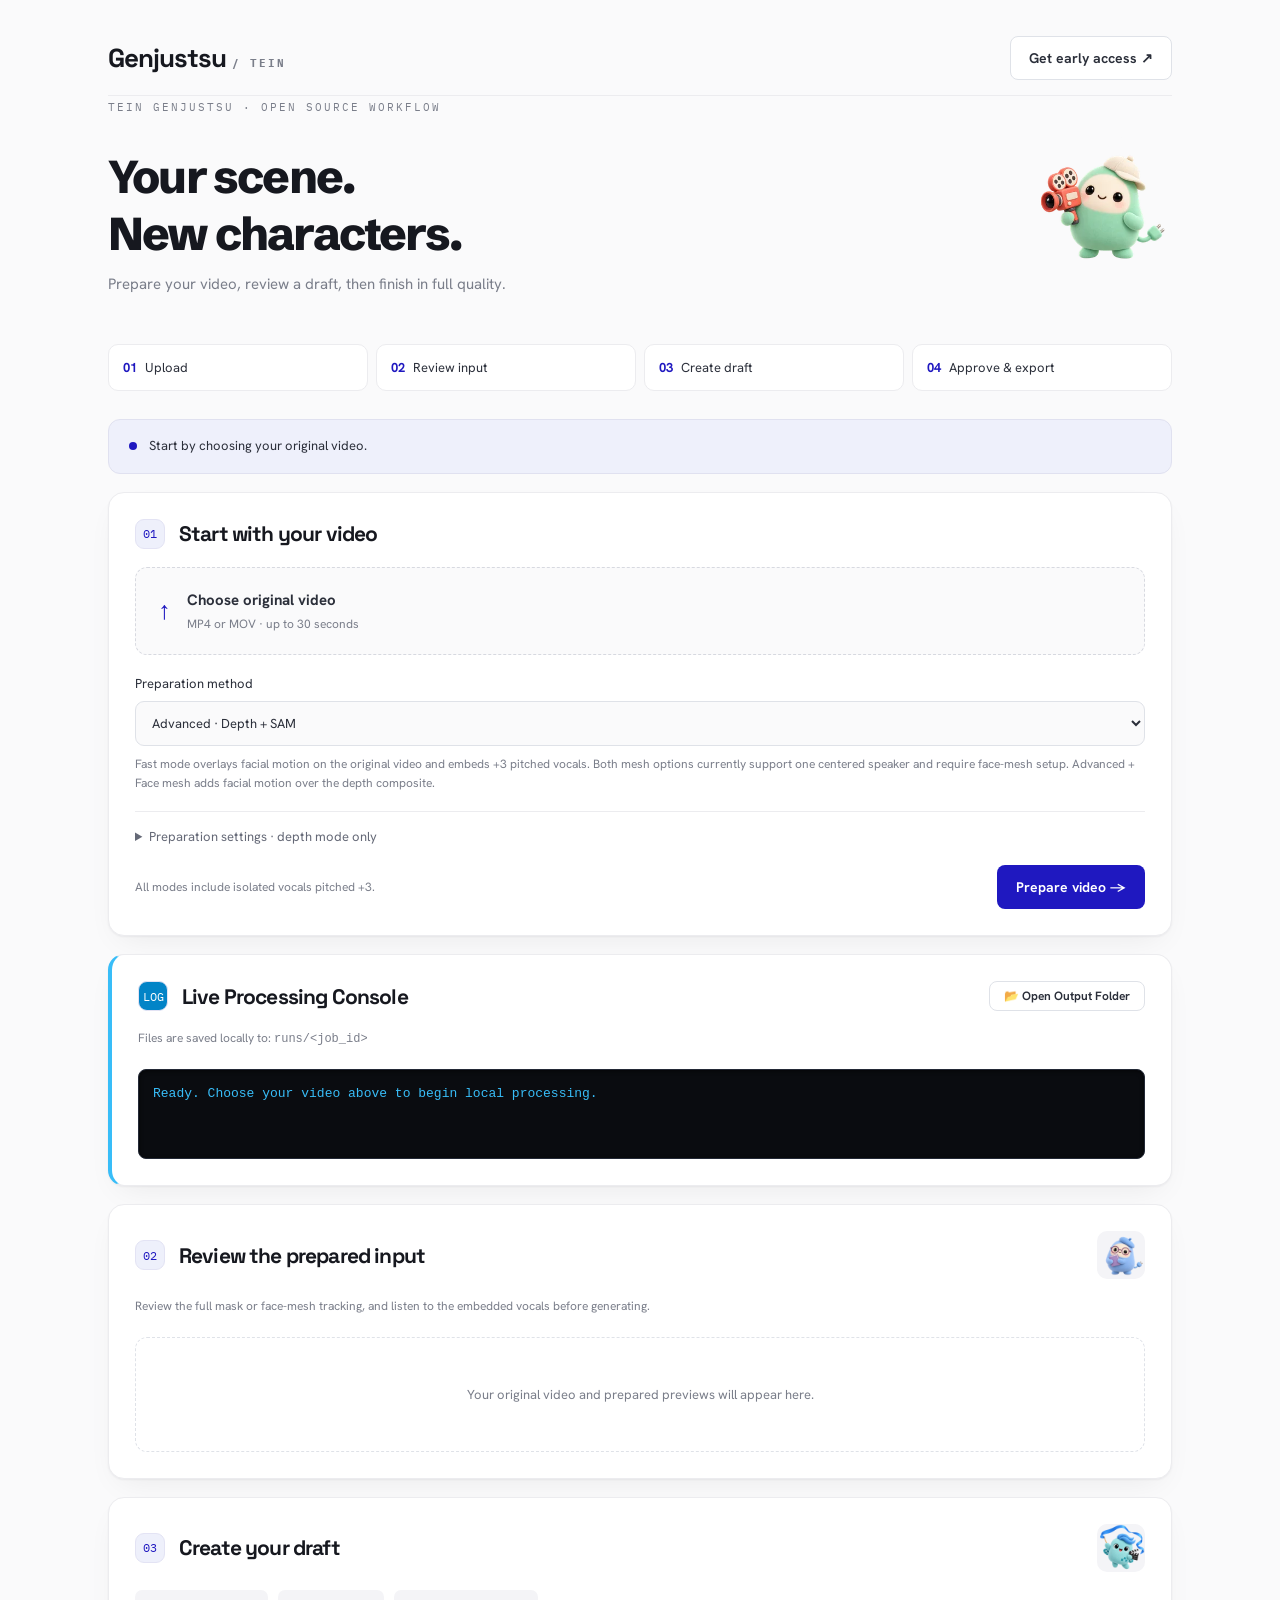
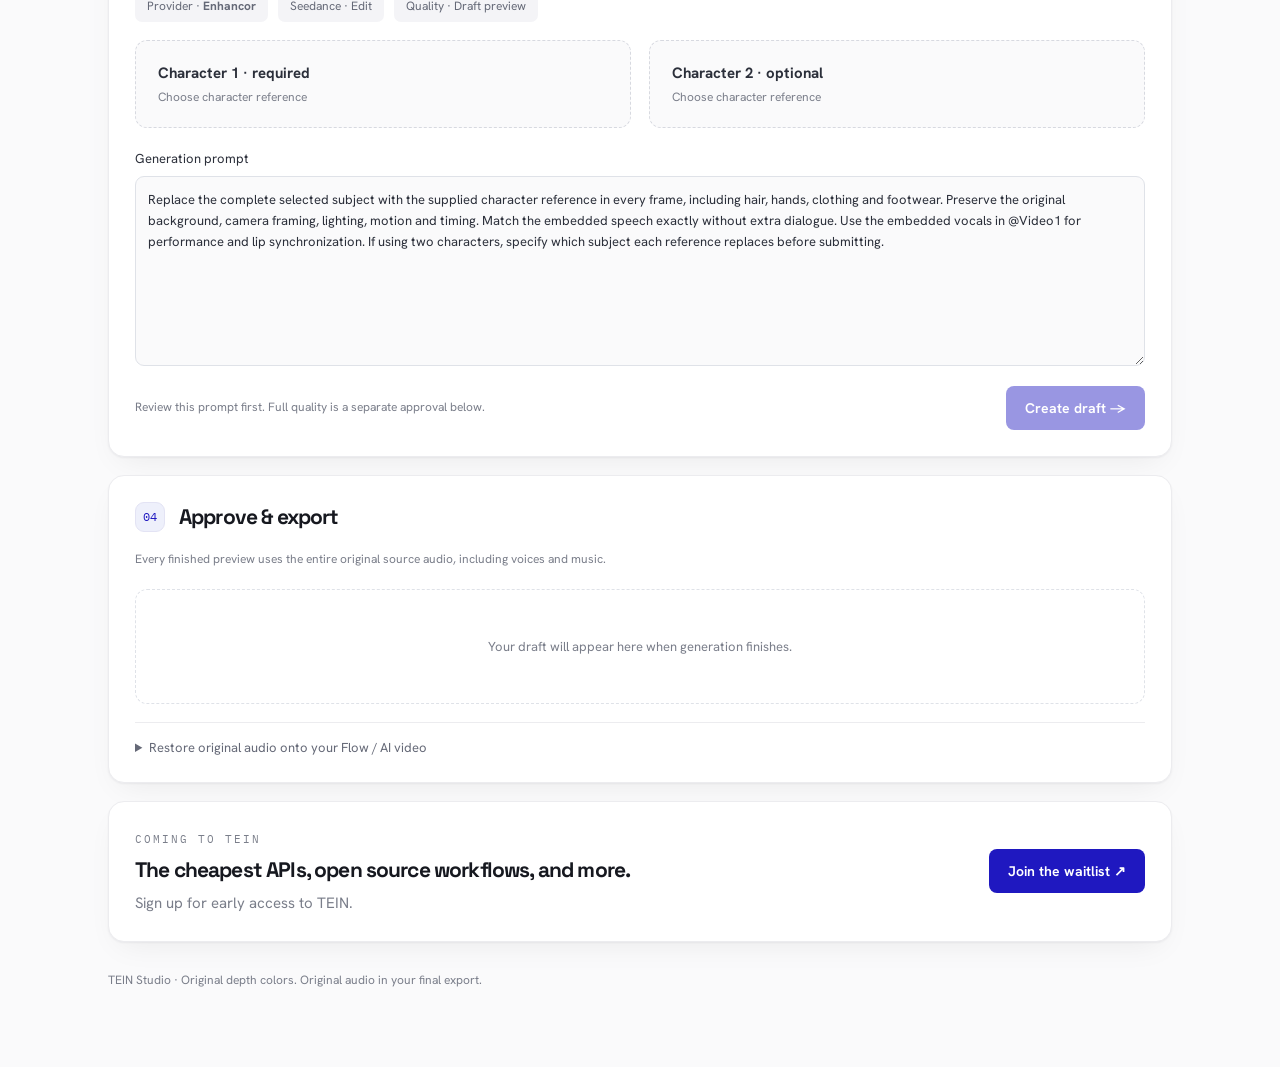
==== static/index.html @ 02f142c3 "feat: 100% local pipeline with Demucs, Depth Anything V2, MediaPipe segmentation, and web UI console" ====
<!doctype html>
<html lang="en"><head><meta charset="utf-8"><meta name="viewport" content="width=device-width,initial-scale=1"><title>TEIN Genjustsu — Open Source Workflow</title><style>
/* Matched to TeinAI-Client DEV/src/index.css design tokens. */
@import url('https://fonts.googleapis.com/css2?family=Hanken+Grotesk:wght@400;500;600;700;800;900&family=Space+Grotesk:wght@500;600;700&family=IBM+Plex+Mono:wght@400;500&family=Schibsted+Grotesk:wght@600;700;800;900&display=swap');

:root{color-scheme:dark;--bg:#101114;--card:#191a20;--line:#303139;--muted:#999ba9;--accent:#c5bdff}*{box-sizing:border-box;min-width:0}body{margin:0;background:var(--bg);color:#f4f4f7;font:15px -apple-system,BlinkMacSystemFont,"Segoe UI",sans-serif}main{max-width:1120px;margin:auto;padding:32px 28px 80px}header{display:flex;justify-content:space-between;align-items:center;padding-bottom:24px;border-bottom:1px solid var(--line)}.brand{font-size:20px;font-weight:850;letter-spacing:-1px}.eyebrow{font-size:11px;letter-spacing:2px;text-transform:uppercase;color:var(--muted)}h1{font-size:clamp(30px,4vw,46px);letter-spacing:-1.8px;margin:32px 0 10px}h2{font-size:21px;letter-spacing:-.5px;margin:0}h3{font-size:14px;margin:0 0 12px}p{color:var(--muted);line-height:1.6;margin:8px 0 20px}.steps{display:grid;grid-template-columns:repeat(4,1fr);margin:28px 0;gap:8px}.steps a{background:#1b1c22;border:1px solid var(--line);border-radius:10px;padding:14px;color:#d6d6df;text-decoration:none;font-size:13px}.steps b{color:var(--accent);margin-right:8px}.panel{padding:26px;border:1px solid var(--line);border-radius:18px;background:var(--card);margin:18px 0;scroll-margin-top:20px}.heading{display:flex;gap:14px;align-items:center;margin-bottom:18px}.number{display:grid;place-items:center;width:30px;height:30px;flex-shrink:0;border:1px solid #4a465e;border-radius:9px;color:var(--accent);font-size:12px}.badge{display:inline-block;padding:6px 10px;border-radius:6px;background:#292638;color:var(--accent);font-size:11px;letter-spacing:.5px}.row{display:flex;gap:14px;align-items:center;flex-wrap:wrap}.split{display:grid;grid-template-columns:1fr 1fr;gap:18px}.upload{display:flex;align-items:center;gap:16px;border:1px dashed #4b4b59;border-radius:12px;padding:22px;background:#14151a;cursor:pointer;position:relative;overflow:hidden}.upload:hover{border-color:var(--accent);background:#1f1d2b}.upload input{position:absolute;inset:0;opacity:0;width:100%;cursor:pointer}.upload:focus-within{outline:2px solid var(--accent)}.upload .icon{font-size:25px;color:var(--accent);flex-shrink:0}.upload strong,.upload small{display:block;overflow-wrap:anywhere}.upload small{color:var(--muted);margin-top:6px;font-size:12px}.upload img{width:62px;height:70px;object-fit:contain;background:#fff;border-radius:8px}.upload img[hidden]{display:none}button,.button{display:inline-flex;align-items:center;justify-content:center;gap:8px;background:var(--accent);border:1px solid transparent;color:#211b3a;padding:12px 18px;border-radius:9px;font:600 14px inherit;font-family:inherit;font-size:14px;font-weight:650;cursor:pointer;text-decoration:none;max-width:100%;white-space:normal;text-align:center}button:hover,.button:hover{filter:brightness(1.1)}button:disabled{opacity:.45;cursor:wait}.secondary{background:transparent;color:#dedde7;border-color:#44434f}label.field{display:grid;gap:9px;font-size:13px;color:#dedee5}input:not([type=file]),select,textarea{width:100%;font:inherit;color:#eeeef5;background:#111216;border:1px solid #3a3b46;border-radius:9px;padding:12px;outline:none}textarea{line-height:1.65;min-height:190px;resize:vertical}textarea:focus,input:focus,select:focus{border-color:var(--accent)}details{margin-top:18px;border-top:1px solid var(--line);padding-top:16px}summary{cursor:pointer;color:#b7b6c3;font-size:13px}details .split{margin-top:16px}.actions{display:flex;justify-content:space-between;align-items:center;gap:16px;flex-wrap:wrap;margin-top:20px}.hint{font-size:12px;color:var(--muted);line-height:1.6}.status{padding:16px 20px;border:1px solid #424050;border-radius:12px;background:#201e2a;display:flex;gap:12px;align-items:center;font-size:13px;line-height:1.6;overflow-wrap:anywhere}.status.error{border-color:#74494e;background:#2b1e22}.dot{width:8px;height:8px;background:var(--accent);border-radius:50%;flex-shrink:0}.tabs{display:flex;gap:6px;flex-wrap:wrap;margin-bottom:14px}.tabs button{background:transparent;color:var(--muted);padding:9px 12px;font-size:12px}.tabs button.active{background:#333042;color:#f2efff}.viewer{background:#09090c;border:1px solid #303039;border-radius:12px;overflow:hidden}video{display:block;width:100%;max-height:480px;background:#09090c}.viewer-foot{display:flex;justify-content:space-between;gap:12px;padding:14px 16px;align-items:center}.viewer-foot a{font-size:12px;color:var(--accent)}.empty{padding:48px 24px;text-align:center;color:var(--muted);font-size:13px;border:1px dashed #373740;border-radius:12px}.meta{display:flex;gap:10px;align-items:center;flex-wrap:wrap;margin-bottom:18px}.meta span{font-size:12px;color:#b7b6c3;background:#25252e;padding:8px 12px;border-radius:7px}pre{white-space:pre-wrap;overflow-wrap:anywhere;font:13px/1.7 inherit;color:#b8b7c5}.download{display:flex;gap:14px;flex-wrap:wrap;margin-top:16px}.download a{font-size:12px;color:var(--muted)}[hidden]{display:none!important}footer{margin-top:30px;color:var(--muted);font-size:12px}#upgrade-status{margin-top:12px;color:var(--accent);font-size:13px}button:focus-visible,a:focus-visible,summary:focus-visible{outline:2px solid var(--accent);outline-offset:3px}@media(max-width:640px){main{padding:20px 14px 50px}.panel{padding:18px}.split{grid-template-columns:1fr}.steps{grid-template-columns:1fr 1fr}.upload{padding:17px}h1{letter-spacing:-1px}.actions button{width:100%}.viewer-foot{flex-wrap:wrap}}

:root{color-scheme:light;--bg:#fafafb;--card:#fff;--line:#ececef;--muted:#7a7e8a;--accent:#1f18c0}body{color:#2b2f3a;font-family:'Hanken Grotesk',sans-serif}h1{font-family:'Schibsted Grotesk',sans-serif;font-weight:800;color:#16181f}h2,h3,.brand{font-family:'Space Grotesk',sans-serif;color:#16181f;letter-spacing:-.04em}.eyebrow,.number,.badge{font-family:'IBM Plex Mono',monospace}.panel{border-radius:16px;box-shadow:0 1px 2px #16181f0d,0 12px 32px -12px #16181f14}.steps a{background:#fff;color:#2b2f3a}.upload{background:#fafafb;border-color:#d7d9e0}.upload:hover{background:#eef0fb;border-color:#1f18c0}.upload small{color:#7a7e8a}button,.button{background:#1f18c0;color:#fff;border-radius:8px}.secondary{background:#fff;color:#2b2f3a;border-color:#dfe2e8}.badge,.number{background:#eef0fb;color:#1f18c0;border-color:#e3e3f4}label.field{color:#2b2f3a}input:not([type=file]),select,textarea{background:#fafafb;color:#2b2f3a;border-color:#dfe2e8}.status{background:#eef0fb;border-color:#e0e1f0;color:#2b2f3a}.status.error{background:#fff3f3;border-color:#edd1d1}.tabs button{color:#7a7e8a}.tabs button.active{background:#eef0fb;color:#1f18c0}.meta span{background:#f4f4f7;color:#656977}.viewer-foot{background:#fff}.viewer{border-color:#ececef}summary,pre{color:#656977}.empty{border-color:#dfe2e8}.companion{width:92px;height:92px;object-fit:contain;flex-shrink:0;background:#f4f4f7;border-radius:16px}.hero{display:flex;align-items:center;justify-content:space-between;gap:20px}.hero .companion{width:140px;height:140px;background:transparent}.heading .companion{width:48px;height:48px;margin-left:auto;border-radius:10px}header{height:64px;padding-bottom:12px}.brand{font-size:26px}@media(max-width:640px){.hero .companion{width:90px;height:90px}.hero h1{font-size:30px}}
</style></head><body><main>
<header><div class="brand">Genjustsu <span class="eyebrow">/ TEIN</span></div><a class="button secondary" href="https://tein.ai" target="_blank" rel="noopener">Get early access ↗</a></header>
<div class="hero"><div><span class="eyebrow">TEIN GENJUSTSU · OPEN SOURCE WORKFLOW</span><h1>Your scene.<br>New characters.</h1><p>Prepare your video, review a draft, then finish in full quality.</p></div><img class="companion" src="/static/companions/video.webp" alt="TEIN video companion"></div>
<nav class="steps" aria-label="Workflow"><a href="#source"><b>01</b>Upload</a><a href="#review"><b>02</b>Review input</a><a href="#draft"><b>03</b>Create draft</a><a href="#final"><b>04</b>Approve & export</a></nav>
<div id="status" class="status" role="status"><span class="dot"></span><span id="status-text">Start by choosing your original video.</span></div>
<section class="panel" id="source"><div class="heading"><span class="number">01</span><h2>Start with your video</h2></div>
<form id="form"><label class="upload"><span class="icon">↑</span><span><strong>Choose original video</strong><small data-filename>MP4 or MOV · up to 30 seconds</small></span><input aria-label="Original video" required type="file" name="video" accept="video/*"></label>
<label class="field" style="margin-top:20px">Preparation method<select name="mode"><option value="depth">Advanced · Depth + SAM</option><option value="face_mesh">Fast · Face mesh (no depth or SAM)</option><option value="depth_mesh">Advanced + Face mesh · Depth + SAM + facial motion</option></select><span class="hint">Fast mode overlays facial motion on the original video and embeds +3 pitched vocals. Both mesh options currently support one centered speaker and require face-mesh setup. Advanced + Face mesh adds facial motion over the depth composite.</span></label><details><summary>Preparation settings · depth mode only</summary><div class="split"><label class="field">Subject to replace<input name="prompt" value="person" required><span class="hint">“Person” includes all detected people.</span></label><label class="field">Depth provider<select name="provider"><option value="local" selected>Local (RTX 4070 CUDA) · Depth Anything V2</option><option value="replicate">Replicate · Depth Anything Video</option><option value="huggingface">Hugging Face · Video Depth Anything</option><option value="replicate-chenxwh">Replicate · alternate model</option></select></label></div><p class="hint">Depth colors are preserved. Preparation runs at 24 fps, up to 960 px. Media is uploaded to the selected providers.</p></details>
<div class="actions"><span class="hint">All modes include isolated vocals pitched +3.</span><button id="go">Prepare video →</button></div></form></section>
  <section class="panel" id="console-panel" style="border-left: 4px solid #38bdf8;">
    <div class="heading">
      <span class="number" style="background:#0284c7;color:#fff;">LOG</span>
      <h2>Live Processing Console</h2>
      <button type="button" id="open-folder-btn" class="secondary" style="margin-left:auto;font-size:12px;padding:6px 14px;cursor:pointer;" onclick="openFolder()">📂 Open Output Folder</button>
    </div>
    <p class="hint" id="folder-path-display">Files are saved locally to: <code>runs/&lt;job_id&gt;</code></p>
    <div id="log-box" style="background:#0a0c10;color:#38bdf8;font-family:Consolas,monospace;font-size:13px;line-height:1.6;padding:14px;border-radius:8px;max-height:220px;min-height:90px;overflow-y:auto;white-space:pre-wrap;border:1px solid #232936;box-shadow:inset 0 1px 4px rgba(0,0,0,0.6);margin-top:10px;">Ready. Choose your video above to begin local processing.</div>
  </section>
  <section class="panel" id="review"><div class="heading"><span class="number">02</span><h2>Review the prepared input</h2><img class="companion" src="/static/companions/language.webp" alt="TEIN review companion"></div><p class="hint">Review the full mask or face-mesh tracking, and listen to the embedded vocals before generating.</p><div id="input-empty" class="empty">Your original video and prepared previews will appear here.</div><div id="input-ready" hidden><div class="tabs" id="tabs" role="group" aria-label="Preview selection"></div><div class="viewer"><video id="input-video" controls playsinline preload="metadata"></video><div class="viewer-foot"><span id="input-caption" class="hint"></span><a id="input-download" download>Download video ↓</a></div></div><div style="margin-top:20px;padding:18px;border:1px solid #555069;border-radius:12px"><h3>Required · Review the complete input</h3><p class="hint">Depth: check the entire mask for missing areas and background spill. Fast face mesh: check face tracking, eyes, mouth and alignment across every frame. Listen to the pitched vocals.</p><p id="mask-review-status" role="status">Mask review required.</p><label class="row hint"><input type="checkbox" id="review-check" style="width:auto"> I reviewed the entire prepared clip; its mask or face mesh is correctly aligned throughout.</label><div class="row" style="margin-top:14px"><button type="button" id="approve-mask" disabled>Approve input</button><button type="button" class="secondary" id="reject-mask">Input needs fixing</button></div></div><details><summary>Audio downloads</summary><div class="download" id="audio-links"></div></details></div></section>
<section class="panel" id="draft"><div class="heading"><span class="number">03</span><h2>Create your draft</h2><img class="companion" src="/static/companions/seedance-2-5.webp" alt="Seedance companion"></div><div class="meta"><span>Provider · <b>Enhancor</b></span><span id="mode-label">Seedance · Edit</span><span>Quality · Draft preview</span></div><form id="seedance"><div class="split"><label class="upload"><img id="sirio-img" alt="Character 1 reference" hidden><span><strong>Character 1 · required</strong><small data-filename>Choose character reference</small></span><input type="file" name="sirio" aria-label="Character 1 reference" accept="image/png,image/jpeg,image/webp,video/mp4,video/quicktime,video/webm"></label><label class="upload"><img id="tein-img" alt="Character 2 reference" hidden><span><strong>Character 2 · optional</strong><small data-filename>Choose character reference</small></span><input type="file" name="tein" aria-label="Character 2 reference" accept="image/png,image/jpeg,image/webp"></label></div><label class="field" style="margin-top:22px">Generation prompt<textarea name="prompt" required rows="7">Replace the complete selected subject with the supplied character reference in every frame, including hair, hands, clothing and footwear. Preserve the original background, camera framing, lighting, motion and timing. Match the embedded speech exactly without extra dialogue. Use the embedded vocals in @Video1 for performance and lip synchronization. If using two characters, specify which subject each reference replaces before submitting.</textarea></label><div class="actions"><span class="hint">Review this prompt first. Full quality is a separate approval below.</span><button id="draft-button" disabled>Create draft →</button></div></form></section>
<section class="panel" id="final"><div class="heading"><span class="number">04</span><h2>Approve & export</h2></div><p class="hint">Every finished preview uses the entire original source audio, including voices and music.</p><div id="final-empty" class="empty">Your draft will appear here when generation finishes.</div><div id="final-ready" hidden><div class="viewer"><video id="final-video" controls playsinline preload="metadata"></video><div class="viewer-foot"><span class="badge" id="quality-label">DRAFT PREVIEW</span><a id="final-download" download>Download preview ↓</a></div></div><div class="actions"><div><h3 style="margin-bottom:4px">Happy with this draft?</h3><span class="hint">Approve it to generate the 1080p version through Enhancor.</span></div><button id="upgrade" disabled>Approve & generate 1080p →</button></div><div id="upgrade-status" role="status"></div></div><details id="sent-details" hidden><summary>View submitted prompt & generation ID</summary><p class="hint" id="generation-id"></p><pre id="sent-prompt"></pre><a id="raw-link" class="hint">Download raw Seedance result</a></details><details><summary>Restore original audio onto your Flow / AI video</summary><form id="finish" style="margin-top:16px"><label class="upload"><span class="icon">↑</span><span><strong>Choose video generated in Flow</strong><small data-filename>We’ll restore the original source audio.</small></span><input name="video" aria-label="Seedance result" type="file" accept="video/*" required></label><div class="actions"><button class="secondary">Restore original audio</button></div></form></details></section><section class="panel"><div class="actions" style="margin-top:0"><div><span class="eyebrow">COMING TO TEIN</span><h2 style="margin-top:8px">The cheapest APIs, open source workflows, and more.</h2><p style="margin-bottom:0">Sign up for early access to TEIN.</p></div><a class="button" href="https://tein.ai" target="_blank" rel="noopener">Join the waitlist ↗</a></div></section><footer>TEIN Studio · Original depth colors. Original audio in your final export.</footer></main>
<script>
const $=s=>document.querySelector(s);
async function openFolder(){if(!jobId){alert("Start a job first.");return;}try{await json('/jobs/'+jobId+'/open-folder',{method:'POST'});}catch(e){alert("Output folder: runs/"+jobId);}}
let jobId=new URLSearchParams(location.search).get('job'),saved={},maskApproved=false,maskFingerprint="",selectedPreview="",busy=false,pollTimer;const base=()=>'/runs/'+jobId+'/';
function status(t,error=false){$('#status-text').textContent=t;$('#status').classList.toggle('error',error)}
async function exists(file){return (await fetch(base()+file,{method:'HEAD',cache:'no-store'})).ok}
async function json(url,options){const r=await fetch(url,options);const j=await r.json();if(!r.ok)throw Error(typeof j.detail==='string'?j.detail:'The request could not be completed.');return j}
for(const input of document.querySelectorAll('input[type=file]'))input.onchange=()=>{const f=input.files[0];if(!f)return;input.closest('.upload').querySelector('[data-filename]').textContent=f.name;const img=input.closest('.upload').querySelector('img');if(input.name==='sirio')$('#mode-label').textContent=f.type.startsWith('video/')?'Seedance · Omni reference':'Seedance · Edit';if(img&&!f.type.startsWith('video/')){img.src=URL.createObjectURL(f);img.hidden=false}};
async function refresh(){if(!jobId)return;const items=[['Prepared input','seedance-input.mp4','Prepared video + isolated vocals pitched +3'],['Original','original.mp4','Original video'],['Depth','depth.mp4','Exact depth colors from the model'],['Mask','mask.mp4','Full subject mask']];const present=await Promise.all(items.map(x=>exists(x[1])));$('#tabs').replaceChildren();items.forEach((x,i)=>{if(!present[i])return;const b=document.createElement('button');b.type='button';b.textContent=x[0];b.dataset.file=x[1];b.onclick=()=>{selectedPreview=x[1];document.querySelectorAll('#tabs button').forEach(t=>t.classList.remove('active'));b.classList.add('active');$('#input-video').src=base()+x[1];$('#input-caption').textContent=x[2];$('#input-download').href=base()+x[1]};$('#tabs').append(b)});if(present.some(Boolean)){$('#input-empty').hidden=true;$('#input-ready').hidden=false;([...document.querySelectorAll('#tabs button')].find(b=>b.dataset.file===selectedPreview)||$('#tabs button')).click()}const review=await json('/jobs/'+jobId+'/mask-review');maskApproved=review.approved;maskFingerprint=review.fingerprint||'';$('#mask-review-status').textContent=review.note||review.status;$('#review-check').checked=maskApproved;$('#approve-mask').disabled=true;$('#draft-button').disabled=!present[0]||busy||!maskApproved;
$('#audio-links').replaceChildren();for(const [file,title] of [['vocals.wav','Isolated vocals'],['vocals-plus3.wav','Vocals +3'],['music.wav','Music stem']]){if(await exists(file)){const a=document.createElement('a');a.href=base()+file;a.download=file;a.textContent=title+' ↓';$('#audio-links').append(a)}}
for(const name of ['sirio','tein']){if(saved[name])continue;for(const ext of ['png','jpg','jpeg','webp','mp4','mov','webm']){const file=name+'-reference.'+ext;if(await exists(file)){saved[name]=file;const img=$('#'+name+'-img');if(!['mp4','mov','webm'].includes(ext)){img.src=base()+file;img.hidden=false;}img.closest('.upload').querySelector('small').textContent='Saved reference · click to replace';break}}}
if(await exists('generation.json')){const g=await json(base()+'generation.json');$('#mode-label').textContent=g.mode==='multi_reference'?'Seedance · Omni reference':'Seedance · Edit';$('#sent-details').hidden=false;$('#generation-id').textContent='Enhancor · '+g.request_id;$('#sent-prompt').textContent=g.prompt; if(!$('#seedance textarea').dataset.loaded){$('#seedance textarea').value=g.prompt;$('#seedance textarea').dataset.loaded='true'}$('#raw-link').href=base()+'seedance-result.mp4';}
const hd=await exists('hd/final-preview.mp4'),draft=await exists('final-preview.mp4');if(draft||hd){const url=base()+(hd?'hd/':'')+'final-preview.mp4';$('#final-empty').hidden=true;$('#final-ready').hidden=false;if($('#final-video').getAttribute('src')!==url)$('#final-video').src=url;$('#final-download').href=url;$('#quality-label').textContent=hd?'1080P · ORIGINAL AUDIO':'DRAFT · ORIGINAL AUDIO';$('#final-download').textContent=hd?'Download 1080p ↓':'Download draft ↓';$('#upgrade').disabled=busy||hd;}
}
async function watch(){clearTimeout(pollTimer);try{const j=await json('/jobs/'+jobId);busy=j.state==='running';status(j.status,j.state==='error');if(j.logs&&j.logs.length){const b=$('#log-box');b.textContent=j.logs.join('\n');b.scrollTop=b.scrollHeight;}if(j.folder_path){$('#folder-path-display').innerHTML='Files are saved to: <strong style="color:#f1f5f9;user-select:all;">'+j.folder_path+'</strong>';}$('#go').disabled=busy;$('#draft-button').disabled=busy||$('#input-ready').hidden||!maskApproved;if(busy){$('#upgrade').disabled=true;pollTimer=setTimeout(watch,2000)}else await refresh()}catch(e){status(e.message,true);if($('#log-box'))$('#log-box').textContent+='\n[ERROR] '+e.message;}}
$('#form').onsubmit=async e=>{e.preventDefault();$('#go').disabled=true;try{status('Uploading and preparing your video…');const j=await json('/jobs',{method:'POST',body:new FormData(e.target)});location.href='/?job='+j.id}catch(e){status(e.message,true);$('#go').disabled=false}};
$('#seedance').onsubmit=async e=>{e.preventDefault();if(!jobId)return;if(!maskApproved){status('Review and approve the mask first.',true);return}const button=$('#draft-button');button.disabled=true;try{const data=new FormData(e.target);for(const name of ['sirio','tein']){if(!e.target.elements[name].files.length){if(!saved[name]){if(name==='tein'){data.delete(name);continue}throw Error('Choose Character 1’s reference first.');}data.set(name,new File([await (await fetch(base()+saved[name])).blob()],saved[name]))}}status('Uploading references and creating your Enhancor draft…');await json('/jobs/'+jobId+'/seedance',{method:'POST',body:data});await watch()}catch(e){status(e.message,true);button.disabled=false}};
$('#finish').onsubmit=async e=>{e.preventDefault();if(!jobId){status('Prepare your original video first.',true);return}const b=e.target.querySelector('button');b.disabled=true;try{status('Restoring your entire original audio…');await json('/jobs/'+jobId+'/finish',{method:'POST',body:new FormData(e.target)});await refresh();status('Preview ready with original audio.')}catch(e){status(e.message,true)}finally{b.disabled=false}};
$('#upgrade').onclick=async()=>{$('#upgrade').disabled=true;try{const j=await json('/jobs/'+jobId+'/hd',{method:'POST'});$('#upgrade-status').textContent='Generating your approved draft in 1080p…';pollHD()}catch(e){$('#upgrade-status').textContent=e.message;$('#upgrade').disabled=false}};
async function pollHD(){try{const j=await json('/jobs/'+jobId+'/hd');$('#upgrade-status').textContent=j.status;if(j.state==='running')setTimeout(pollHD,4000);else{await refresh();if(j.state==='error')$('#upgrade').disabled=false}}catch(e){$('#upgrade-status').textContent=e.message}}
$('#review-check').onchange=()=>{$('#approve-mask').disabled=!$('#review-check').checked};
async function saveReview(approved){try{const data=new FormData();data.set('approved',approved);data.set('fingerprint',maskFingerprint);data.set('note',approved?'Prepared input approved after full-clip visual review.':'Mask needs correction. Seedance submission is blocked.');await json('/jobs/'+jobId+'/mask-review',{method:'POST',body:data});await refresh()}catch(e){status(e.message,true)}}
$('#approve-mask').onclick=()=>saveReview(true);$('#reject-mask').onclick=()=>saveReview(false);
if(jobId){refresh().then(watch).catch(e=>status(e.message,true));fetch('/jobs/'+jobId+'/hd').then(r=>r.ok?r.json():null).then(j=>{if(j&&j.state==='running'){$('#upgrade').disabled=true;pollHD()}})}
</script></body></html>
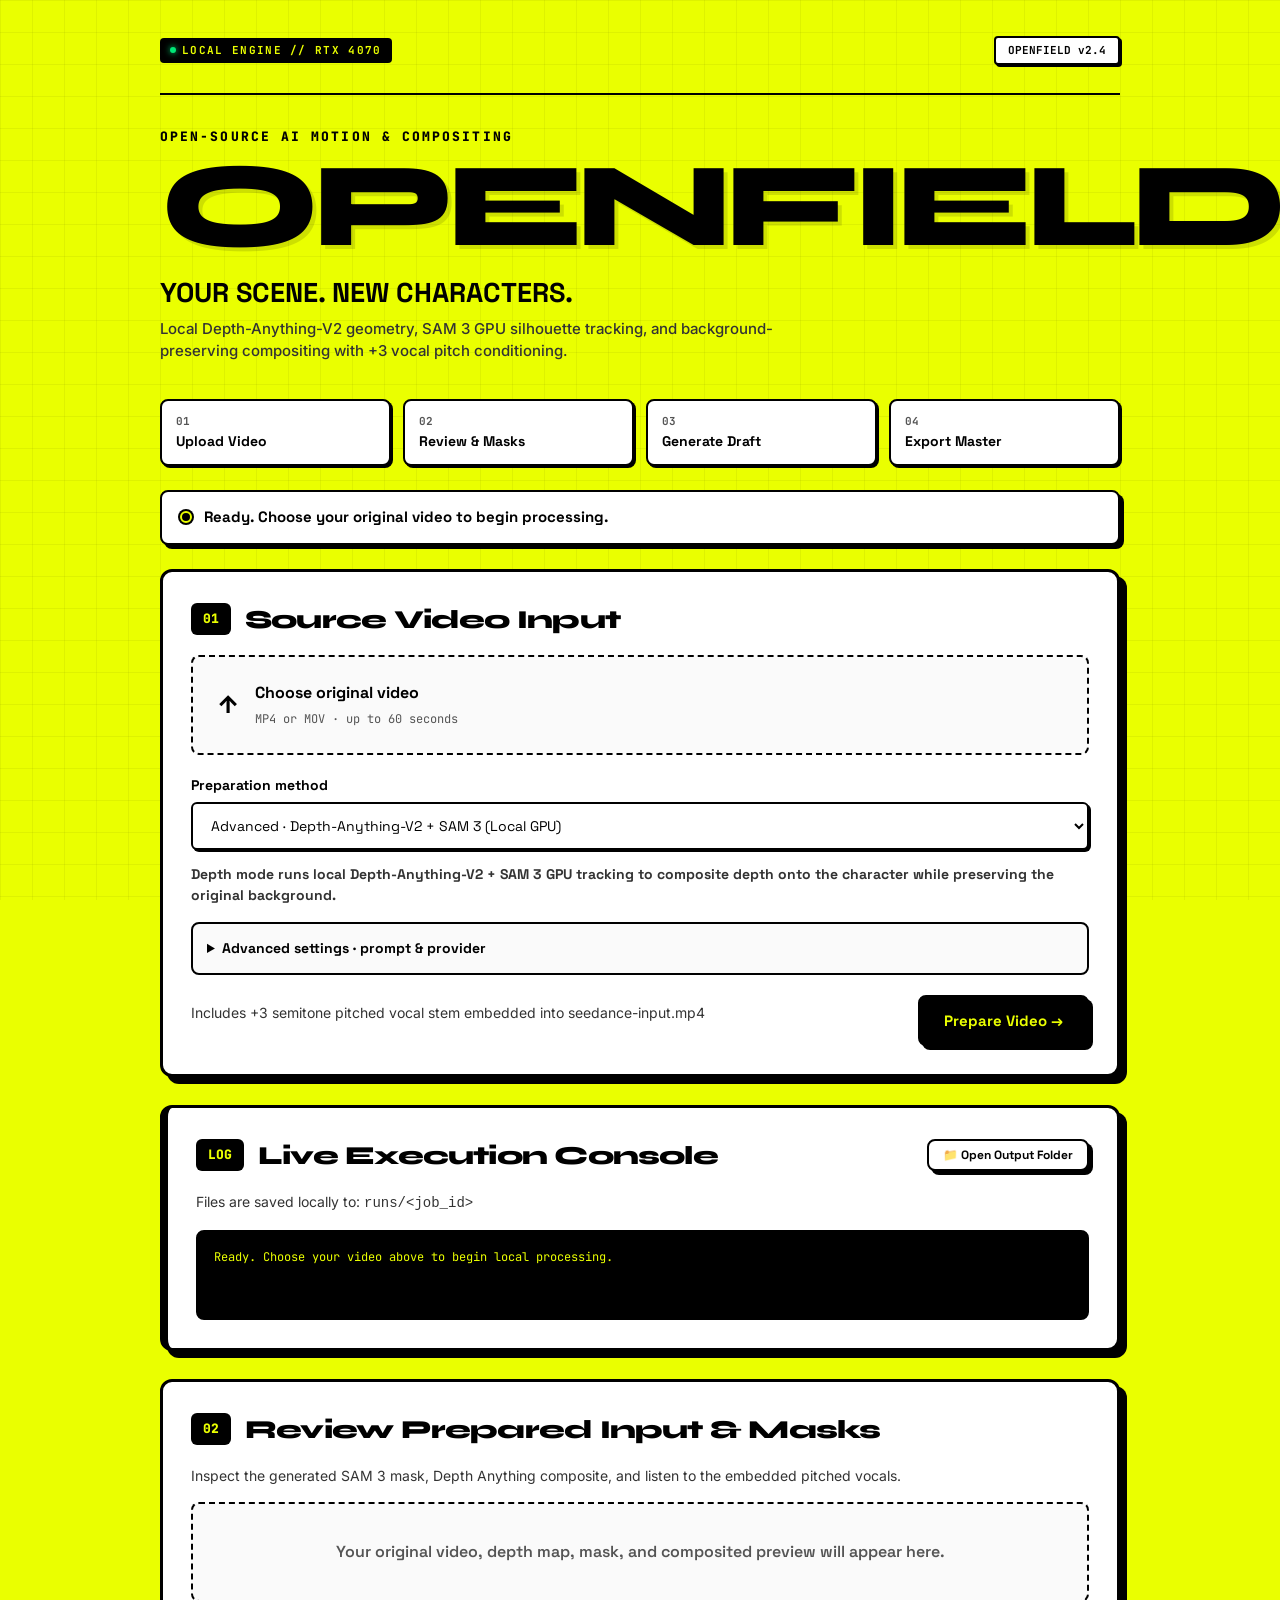
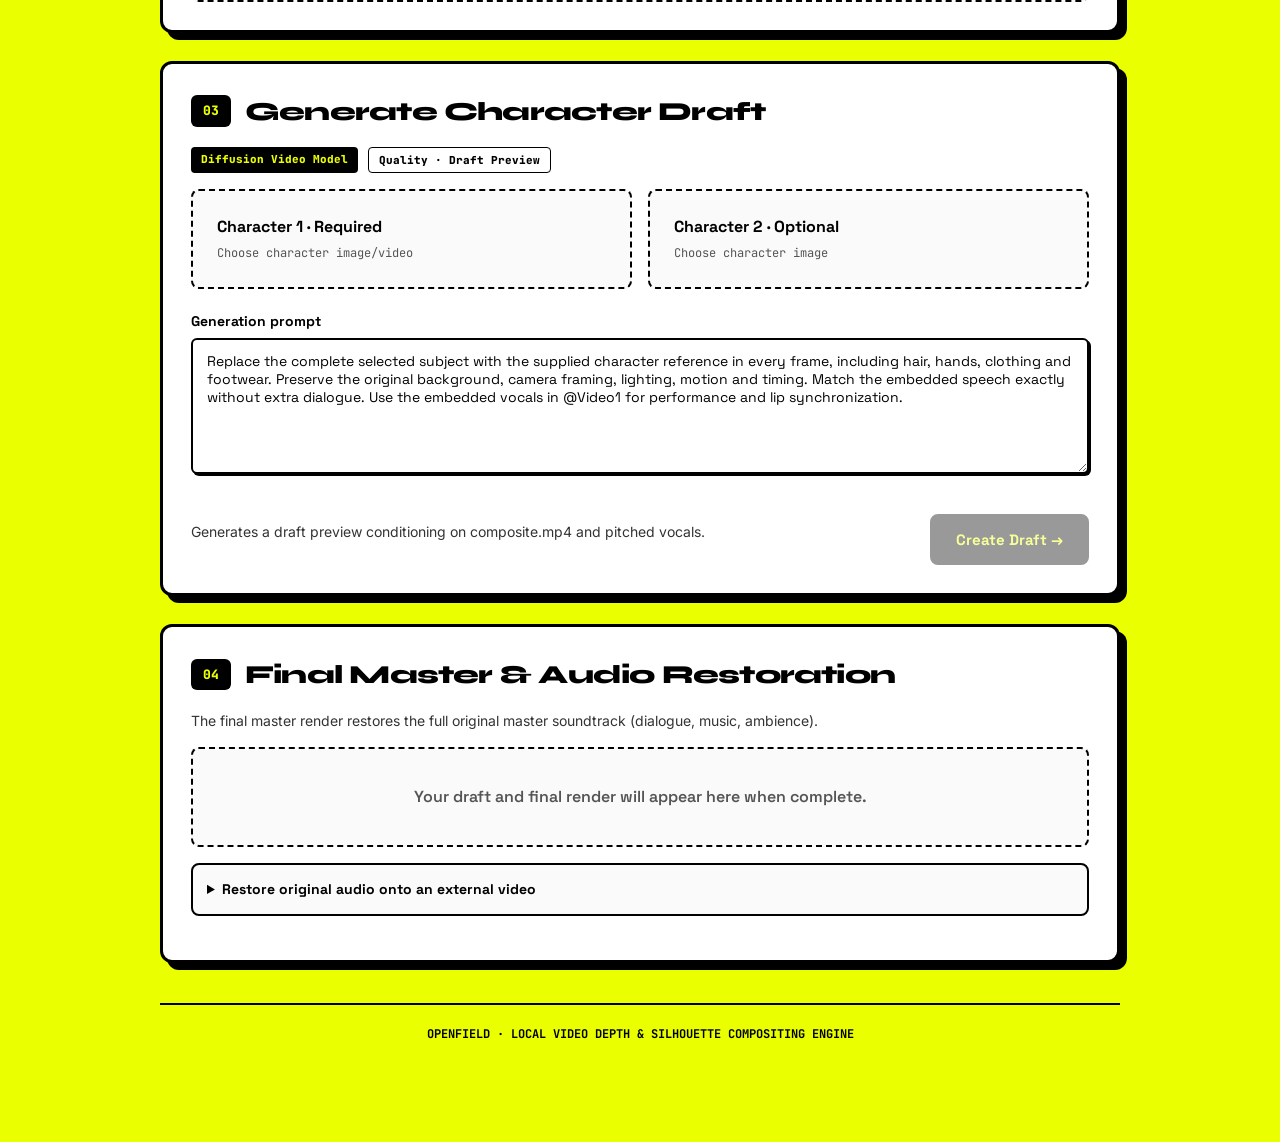
==== commit 67df5826: "Redesign UI: OpenField branding, inverted Higgsfield yellow/black theme, real-time progress bar" ====
--- a/static/index.html
+++ b/static/index.html
@@ -1,54 +1,1280 @@
-<!doctype html>
-<html lang="en"><head><meta charset="utf-8"><meta name="viewport" content="width=device-width,initial-scale=1"><title>TEIN Genjustsu — Open Source Workflow</title><style>
-/* Matched to TeinAI-Client DEV/src/index.css design tokens. */
-@import url('https://fonts.googleapis.com/css2?family=Hanken+Grotesk:wght@400;500;600;700;800;900&family=Space+Grotesk:wght@500;600;700&family=IBM+Plex+Mono:wght@400;500&family=Schibsted+Grotesk:wght@600;700;800;900&display=swap');
-
-:root{color-scheme:dark;--bg:#101114;--card:#191a20;--line:#303139;--muted:#999ba9;--accent:#c5bdff}*{box-sizing:border-box;min-width:0}body{margin:0;background:var(--bg);color:#f4f4f7;font:15px -apple-system,BlinkMacSystemFont,"Segoe UI",sans-serif}main{max-width:1120px;margin:auto;padding:32px 28px 80px}header{display:flex;justify-content:space-between;align-items:center;padding-bottom:24px;border-bottom:1px solid var(--line)}.brand{font-size:20px;font-weight:850;letter-spacing:-1px}.eyebrow{font-size:11px;letter-spacing:2px;text-transform:uppercase;color:var(--muted)}h1{font-size:clamp(30px,4vw,46px);letter-spacing:-1.8px;margin:32px 0 10px}h2{font-size:21px;letter-spacing:-.5px;margin:0}h3{font-size:14px;margin:0 0 12px}p{color:var(--muted);line-height:1.6;margin:8px 0 20px}.steps{display:grid;grid-template-columns:repeat(4,1fr);margin:28px 0;gap:8px}.steps a{background:#1b1c22;border:1px solid var(--line);border-radius:10px;padding:14px;color:#d6d6df;text-decoration:none;font-size:13px}.steps b{color:var(--accent);margin-right:8px}.panel{padding:26px;border:1px solid var(--line);border-radius:18px;background:var(--card);margin:18px 0;scroll-margin-top:20px}.heading{display:flex;gap:14px;align-items:center;margin-bottom:18px}.number{display:grid;place-items:center;width:30px;height:30px;flex-shrink:0;border:1px solid #4a465e;border-radius:9px;color:var(--accent);font-size:12px}.badge{display:inline-block;padding:6px 10px;border-radius:6px;background:#292638;color:var(--accent);font-size:11px;letter-spacing:.5px}.row{display:flex;gap:14px;align-items:center;flex-wrap:wrap}.split{display:grid;grid-template-columns:1fr 1fr;gap:18px}.upload{display:flex;align-items:center;gap:16px;border:1px dashed #4b4b59;border-radius:12px;padding:22px;background:#14151a;cursor:pointer;position:relative;overflow:hidden}.upload:hover{border-color:var(--accent);background:#1f1d2b}.upload input{position:absolute;inset:0;opacity:0;width:100%;cursor:pointer}.upload:focus-within{outline:2px solid var(--accent)}.upload .icon{font-size:25px;color:var(--accent);flex-shrink:0}.upload strong,.upload small{display:block;overflow-wrap:anywhere}.upload small{color:var(--muted);margin-top:6px;font-size:12px}.upload img{width:62px;height:70px;object-fit:contain;background:#fff;border-radius:8px}.upload img[hidden]{display:none}button,.button{display:inline-flex;align-items:center;justify-content:center;gap:8px;background:var(--accent);border:1px solid transparent;color:#211b3a;padding:12px 18px;border-radius:9px;font:600 14px inherit;font-family:inherit;font-size:14px;font-weight:650;cursor:pointer;text-decoration:none;max-width:100%;white-space:normal;text-align:center}button:hover,.button:hover{filter:brightness(1.1)}button:disabled{opacity:.45;cursor:wait}.secondary{background:transparent;color:#dedde7;border-color:#44434f}label.field{display:grid;gap:9px;font-size:13px;color:#dedee5}input:not([type=file]),select,textarea{width:100%;font:inherit;color:#eeeef5;background:#111216;border:1px solid #3a3b46;border-radius:9px;padding:12px;outline:none}textarea{line-height:1.65;min-height:190px;resize:vertical}textarea:focus,input:focus,select:focus{border-color:var(--accent)}details{margin-top:18px;border-top:1px solid var(--line);padding-top:16px}summary{cursor:pointer;color:#b7b6c3;font-size:13px}details .split{margin-top:16px}.actions{display:flex;justify-content:space-between;align-items:center;gap:16px;flex-wrap:wrap;margin-top:20px}.hint{font-size:12px;color:var(--muted);line-height:1.6}.status{padding:16px 20px;border:1px solid #424050;border-radius:12px;background:#201e2a;display:flex;gap:12px;align-items:center;font-size:13px;line-height:1.6;overflow-wrap:anywhere}.status.error{border-color:#74494e;background:#2b1e22}.dot{width:8px;height:8px;background:var(--accent);border-radius:50%;flex-shrink:0}.tabs{display:flex;gap:6px;flex-wrap:wrap;margin-bottom:14px}.tabs button{background:transparent;color:var(--muted);padding:9px 12px;font-size:12px}.tabs button.active{background:#333042;color:#f2efff}.viewer{background:#09090c;border:1px solid #303039;border-radius:12px;overflow:hidden}video{display:block;width:100%;max-height:480px;background:#09090c}.viewer-foot{display:flex;justify-content:space-between;gap:12px;padding:14px 16px;align-items:center}.viewer-foot a{font-size:12px;color:var(--accent)}.empty{padding:48px 24px;text-align:center;color:var(--muted);font-size:13px;border:1px dashed #373740;border-radius:12px}.meta{display:flex;gap:10px;align-items:center;flex-wrap:wrap;margin-bottom:18px}.meta span{font-size:12px;color:#b7b6c3;background:#25252e;padding:8px 12px;border-radius:7px}pre{white-space:pre-wrap;overflow-wrap:anywhere;font:13px/1.7 inherit;color:#b8b7c5}.download{display:flex;gap:14px;flex-wrap:wrap;margin-top:16px}.download a{font-size:12px;color:var(--muted)}[hidden]{display:none!important}footer{margin-top:30px;color:var(--muted);font-size:12px}#upgrade-status{margin-top:12px;color:var(--accent);font-size:13px}button:focus-visible,a:focus-visible,summary:focus-visible{outline:2px solid var(--accent);outline-offset:3px}@media(max-width:640px){main{padding:20px 14px 50px}.panel{padding:18px}.split{grid-template-columns:1fr}.steps{grid-template-columns:1fr 1fr}.upload{padding:17px}h1{letter-spacing:-1px}.actions button{width:100%}.viewer-foot{flex-wrap:wrap}}
-
-:root{color-scheme:light;--bg:#fafafb;--card:#fff;--line:#ececef;--muted:#7a7e8a;--accent:#1f18c0}body{color:#2b2f3a;font-family:'Hanken Grotesk',sans-serif}h1{font-family:'Schibsted Grotesk',sans-serif;font-weight:800;color:#16181f}h2,h3,.brand{font-family:'Space Grotesk',sans-serif;color:#16181f;letter-spacing:-.04em}.eyebrow,.number,.badge{font-family:'IBM Plex Mono',monospace}.panel{border-radius:16px;box-shadow:0 1px 2px #16181f0d,0 12px 32px -12px #16181f14}.steps a{background:#fff;color:#2b2f3a}.upload{background:#fafafb;border-color:#d7d9e0}.upload:hover{background:#eef0fb;border-color:#1f18c0}.upload small{color:#7a7e8a}button,.button{background:#1f18c0;color:#fff;border-radius:8px}.secondary{background:#fff;color:#2b2f3a;border-color:#dfe2e8}.badge,.number{background:#eef0fb;color:#1f18c0;border-color:#e3e3f4}label.field{color:#2b2f3a}input:not([type=file]),select,textarea{background:#fafafb;color:#2b2f3a;border-color:#dfe2e8}.status{background:#eef0fb;border-color:#e0e1f0;color:#2b2f3a}.status.error{background:#fff3f3;border-color:#edd1d1}.tabs button{color:#7a7e8a}.tabs button.active{background:#eef0fb;color:#1f18c0}.meta span{background:#f4f4f7;color:#656977}.viewer-foot{background:#fff}.viewer{border-color:#ececef}summary,pre{color:#656977}.empty{border-color:#dfe2e8}.companion{width:92px;height:92px;object-fit:contain;flex-shrink:0;background:#f4f4f7;border-radius:16px}.hero{display:flex;align-items:center;justify-content:space-between;gap:20px}.hero .companion{width:140px;height:140px;background:transparent}.heading .companion{width:48px;height:48px;margin-left:auto;border-radius:10px}header{height:64px;padding-bottom:12px}.brand{font-size:26px}@media(max-width:640px){.hero .companion{width:90px;height:90px}.hero h1{font-size:30px}}
-</style></head><body><main>
-<header><div class="brand">Genjustsu <span class="eyebrow">/ TEIN</span></div><a class="button secondary" href="https://tein.ai" target="_blank" rel="noopener">Get early access ↗</a></header>
-<div class="hero"><div><span class="eyebrow">TEIN GENJUSTSU · OPEN SOURCE WORKFLOW</span><h1>Your scene.<br>New characters.</h1><p>Prepare your video, review a draft, then finish in full quality.</p></div><img class="companion" src="/static/companions/video.webp" alt="TEIN video companion"></div>
-<nav class="steps" aria-label="Workflow"><a href="#source"><b>01</b>Upload</a><a href="#review"><b>02</b>Review input</a><a href="#draft"><b>03</b>Create draft</a><a href="#final"><b>04</b>Approve & export</a></nav>
-<div id="status" class="status" role="status"><span class="dot"></span><span id="status-text">Start by choosing your original video.</span></div>
-<section class="panel" id="source"><div class="heading"><span class="number">01</span><h2>Start with your video</h2></div>
-<form id="form"><label class="upload"><span class="icon">↑</span><span><strong>Choose original video</strong><small data-filename>MP4 or MOV · up to 30 seconds</small></span><input aria-label="Original video" required type="file" name="video" accept="video/*"></label>
-<label class="field" style="margin-top:20px">Preparation method<select name="mode"><option value="depth">Advanced · Depth + SAM</option><option value="face_mesh">Fast · Face mesh (no depth or SAM)</option><option value="depth_mesh">Advanced + Face mesh · Depth + SAM + facial motion</option></select><span class="hint">Fast mode overlays facial motion on the original video and embeds +3 pitched vocals. Both mesh options currently support one centered speaker and require face-mesh setup. Advanced + Face mesh adds facial motion over the depth composite.</span></label><details><summary>Preparation settings · depth mode only</summary><div class="split"><label class="field">Subject to replace<input name="prompt" value="person" required><span class="hint">“Person” includes all detected people.</span></label><label class="field">Depth provider<select name="provider"><option value="local" selected>Local (RTX 4070 CUDA) · Depth Anything V2</option><option value="replicate">Replicate · Depth Anything Video</option><option value="huggingface">Hugging Face · Video Depth Anything</option><option value="replicate-chenxwh">Replicate · alternate model</option></select></label></div><p class="hint">Depth colors are preserved. Preparation runs at 24 fps, up to 960 px. Media is uploaded to the selected providers.</p></details>
-<div class="actions"><span class="hint">All modes include isolated vocals pitched +3.</span><button id="go">Prepare video →</button></div></form></section>
-  <section class="panel" id="console-panel" style="border-left: 4px solid #38bdf8;">
-    <div class="heading">
-      <span class="number" style="background:#0284c7;color:#fff;">LOG</span>
-      <h2>Live Processing Console</h2>
-      <button type="button" id="open-folder-btn" class="secondary" style="margin-left:auto;font-size:12px;padding:6px 14px;cursor:pointer;" onclick="openFolder()">📂 Open Output Folder</button>
-    </div>
-    <p class="hint" id="folder-path-display">Files are saved locally to: <code>runs/&lt;job_id&gt;</code></p>
-    <div id="log-box" style="background:#0a0c10;color:#38bdf8;font-family:Consolas,monospace;font-size:13px;line-height:1.6;padding:14px;border-radius:8px;max-height:220px;min-height:90px;overflow-y:auto;white-space:pre-wrap;border:1px solid #232936;box-shadow:inset 0 1px 4px rgba(0,0,0,0.6);margin-top:10px;">Ready. Choose your video above to begin local processing.</div>
-  </section>
-  <section class="panel" id="review"><div class="heading"><span class="number">02</span><h2>Review the prepared input</h2><img class="companion" src="/static/companions/language.webp" alt="TEIN review companion"></div><p class="hint">Review the full mask or face-mesh tracking, and listen to the embedded vocals before generating.</p><div id="input-empty" class="empty">Your original video and prepared previews will appear here.</div><div id="input-ready" hidden><div class="tabs" id="tabs" role="group" aria-label="Preview selection"></div><div class="viewer"><video id="input-video" controls playsinline preload="metadata"></video><div class="viewer-foot"><span id="input-caption" class="hint"></span><a id="input-download" download>Download video ↓</a></div></div><div style="margin-top:20px;padding:18px;border:1px solid #555069;border-radius:12px"><h3>Required · Review the complete input</h3><p class="hint">Depth: check the entire mask for missing areas and background spill. Fast face mesh: check face tracking, eyes, mouth and alignment across every frame. Listen to the pitched vocals.</p><p id="mask-review-status" role="status">Mask review required.</p><label class="row hint"><input type="checkbox" id="review-check" style="width:auto"> I reviewed the entire prepared clip; its mask or face mesh is correctly aligned throughout.</label><div class="row" style="margin-top:14px"><button type="button" id="approve-mask" disabled>Approve input</button><button type="button" class="secondary" id="reject-mask">Input needs fixing</button></div></div><details><summary>Audio downloads</summary><div class="download" id="audio-links"></div></details></div></section>
-<section class="panel" id="draft"><div class="heading"><span class="number">03</span><h2>Create your draft</h2><img class="companion" src="/static/companions/seedance-2-5.webp" alt="Seedance companion"></div><div class="meta"><span>Provider · <b>Enhancor</b></span><span id="mode-label">Seedance · Edit</span><span>Quality · Draft preview</span></div><form id="seedance"><div class="split"><label class="upload"><img id="sirio-img" alt="Character 1 reference" hidden><span><strong>Character 1 · required</strong><small data-filename>Choose character reference</small></span><input type="file" name="sirio" aria-label="Character 1 reference" accept="image/png,image/jpeg,image/webp,video/mp4,video/quicktime,video/webm"></label><label class="upload"><img id="tein-img" alt="Character 2 reference" hidden><span><strong>Character 2 · optional</strong><small data-filename>Choose character reference</small></span><input type="file" name="tein" aria-label="Character 2 reference" accept="image/png,image/jpeg,image/webp"></label></div><label class="field" style="margin-top:22px">Generation prompt<textarea name="prompt" required rows="7">Replace the complete selected subject with the supplied character reference in every frame, including hair, hands, clothing and footwear. Preserve the original background, camera framing, lighting, motion and timing. Match the embedded speech exactly without extra dialogue. Use the embedded vocals in @Video1 for performance and lip synchronization. If using two characters, specify which subject each reference replaces before submitting.</textarea></label><div class="actions"><span class="hint">Review this prompt first. Full quality is a separate approval below.</span><button id="draft-button" disabled>Create draft →</button></div></form></section>
-<section class="panel" id="final"><div class="heading"><span class="number">04</span><h2>Approve & export</h2></div><p class="hint">Every finished preview uses the entire original source audio, including voices and music.</p><div id="final-empty" class="empty">Your draft will appear here when generation finishes.</div><div id="final-ready" hidden><div class="viewer"><video id="final-video" controls playsinline preload="metadata"></video><div class="viewer-foot"><span class="badge" id="quality-label">DRAFT PREVIEW</span><a id="final-download" download>Download preview ↓</a></div></div><div class="actions"><div><h3 style="margin-bottom:4px">Happy with this draft?</h3><span class="hint">Approve it to generate the 1080p version through Enhancor.</span></div><button id="upgrade" disabled>Approve & generate 1080p →</button></div><div id="upgrade-status" role="status"></div></div><details id="sent-details" hidden><summary>View submitted prompt & generation ID</summary><p class="hint" id="generation-id"></p><pre id="sent-prompt"></pre><a id="raw-link" class="hint">Download raw Seedance result</a></details><details><summary>Restore original audio onto your Flow / AI video</summary><form id="finish" style="margin-top:16px"><label class="upload"><span class="icon">↑</span><span><strong>Choose video generated in Flow</strong><small data-filename>We’ll restore the original source audio.</small></span><input name="video" aria-label="Seedance result" type="file" accept="video/*" required></label><div class="actions"><button class="secondary">Restore original audio</button></div></form></details></section><section class="panel"><div class="actions" style="margin-top:0"><div><span class="eyebrow">COMING TO TEIN</span><h2 style="margin-top:8px">The cheapest APIs, open source workflows, and more.</h2><p style="margin-bottom:0">Sign up for early access to TEIN.</p></div><a class="button" href="https://tein.ai" target="_blank" rel="noopener">Join the waitlist ↗</a></div></section><footer>TEIN Studio · Original depth colors. Original audio in your final export.</footer></main>
-<script>
-const $=s=>document.querySelector(s);
-async function openFolder(){if(!jobId){alert("Start a job first.");return;}try{await json('/jobs/'+jobId+'/open-folder',{method:'POST'});}catch(e){alert("Output folder: runs/"+jobId);}}
-let jobId=new URLSearchParams(location.search).get('job'),saved={},maskApproved=false,maskFingerprint="",selectedPreview="",busy=false,pollTimer;const base=()=>'/runs/'+jobId+'/';
-function status(t,error=false){$('#status-text').textContent=t;$('#status').classList.toggle('error',error)}
-async function exists(file){return (await fetch(base()+file,{method:'HEAD',cache:'no-store'})).ok}
-async function json(url,options){const r=await fetch(url,options);const j=await r.json();if(!r.ok)throw Error(typeof j.detail==='string'?j.detail:'The request could not be completed.');return j}
-for(const input of document.querySelectorAll('input[type=file]'))input.onchange=()=>{const f=input.files[0];if(!f)return;input.closest('.upload').querySelector('[data-filename]').textContent=f.name;const img=input.closest('.upload').querySelector('img');if(input.name==='sirio')$('#mode-label').textContent=f.type.startsWith('video/')?'Seedance · Omni reference':'Seedance · Edit';if(img&&!f.type.startsWith('video/')){img.src=URL.createObjectURL(f);img.hidden=false}};
-async function refresh(){if(!jobId)return;const items=[['Prepared input','seedance-input.mp4','Prepared video + isolated vocals pitched +3'],['Original','original.mp4','Original video'],['Depth','depth.mp4','Exact depth colors from the model'],['Mask','mask.mp4','Full subject mask']];const present=await Promise.all(items.map(x=>exists(x[1])));$('#tabs').replaceChildren();items.forEach((x,i)=>{if(!present[i])return;const b=document.createElement('button');b.type='button';b.textContent=x[0];b.dataset.file=x[1];b.onclick=()=>{selectedPreview=x[1];document.querySelectorAll('#tabs button').forEach(t=>t.classList.remove('active'));b.classList.add('active');$('#input-video').src=base()+x[1];$('#input-caption').textContent=x[2];$('#input-download').href=base()+x[1]};$('#tabs').append(b)});if(present.some(Boolean)){$('#input-empty').hidden=true;$('#input-ready').hidden=false;([...document.querySelectorAll('#tabs button')].find(b=>b.dataset.file===selectedPreview)||$('#tabs button')).click()}const review=await json('/jobs/'+jobId+'/mask-review');maskApproved=review.approved;maskFingerprint=review.fingerprint||'';$('#mask-review-status').textContent=review.note||review.status;$('#review-check').checked=maskApproved;$('#approve-mask').disabled=true;$('#draft-button').disabled=!present[0]||busy||!maskApproved;
-$('#audio-links').replaceChildren();for(const [file,title] of [['vocals.wav','Isolated vocals'],['vocals-plus3.wav','Vocals +3'],['music.wav','Music stem']]){if(await exists(file)){const a=document.createElement('a');a.href=base()+file;a.download=file;a.textContent=title+' ↓';$('#audio-links').append(a)}}
-for(const name of ['sirio','tein']){if(saved[name])continue;for(const ext of ['png','jpg','jpeg','webp','mp4','mov','webm']){const file=name+'-reference.'+ext;if(await exists(file)){saved[name]=file;const img=$('#'+name+'-img');if(!['mp4','mov','webm'].includes(ext)){img.src=base()+file;img.hidden=false;}img.closest('.upload').querySelector('small').textContent='Saved reference · click to replace';break}}}
-if(await exists('generation.json')){const g=await json(base()+'generation.json');$('#mode-label').textContent=g.mode==='multi_reference'?'Seedance · Omni reference':'Seedance · Edit';$('#sent-details').hidden=false;$('#generation-id').textContent='Enhancor · '+g.request_id;$('#sent-prompt').textContent=g.prompt; if(!$('#seedance textarea').dataset.loaded){$('#seedance textarea').value=g.prompt;$('#seedance textarea').dataset.loaded='true'}$('#raw-link').href=base()+'seedance-result.mp4';}
-const hd=await exists('hd/final-preview.mp4'),draft=await exists('final-preview.mp4');if(draft||hd){const url=base()+(hd?'hd/':'')+'final-preview.mp4';$('#final-empty').hidden=true;$('#final-ready').hidden=false;if($('#final-video').getAttribute('src')!==url)$('#final-video').src=url;$('#final-download').href=url;$('#quality-label').textContent=hd?'1080P · ORIGINAL AUDIO':'DRAFT · ORIGINAL AUDIO';$('#final-download').textContent=hd?'Download 1080p ↓':'Download draft ↓';$('#upgrade').disabled=busy||hd;}
-}
-async function watch(){clearTimeout(pollTimer);try{const j=await json('/jobs/'+jobId);busy=j.state==='running';status(j.status,j.state==='error');if(j.logs&&j.logs.length){const b=$('#log-box');b.textContent=j.logs.join('\n');b.scrollTop=b.scrollHeight;}if(j.folder_path){$('#folder-path-display').innerHTML='Files are saved to: <strong style="color:#f1f5f9;user-select:all;">'+j.folder_path+'</strong>';}$('#go').disabled=busy;$('#draft-button').disabled=busy||$('#input-ready').hidden||!maskApproved;if(busy){$('#upgrade').disabled=true;pollTimer=setTimeout(watch,2000)}else await refresh()}catch(e){status(e.message,true);if($('#log-box'))$('#log-box').textContent+='\n[ERROR] '+e.message;}}
-$('#form').onsubmit=async e=>{e.preventDefault();$('#go').disabled=true;try{status('Uploading and preparing your video…');const j=await json('/jobs',{method:'POST',body:new FormData(e.target)});location.href='/?job='+j.id}catch(e){status(e.message,true);$('#go').disabled=false}};
-$('#seedance').onsubmit=async e=>{e.preventDefault();if(!jobId)return;if(!maskApproved){status('Review and approve the mask first.',true);return}const button=$('#draft-button');button.disabled=true;try{const data=new FormData(e.target);for(const name of ['sirio','tein']){if(!e.target.elements[name].files.length){if(!saved[name]){if(name==='tein'){data.delete(name);continue}throw Error('Choose Character 1’s reference first.');}data.set(name,new File([await (await fetch(base()+saved[name])).blob()],saved[name]))}}status('Uploading references and creating your Enhancor draft…');await json('/jobs/'+jobId+'/seedance',{method:'POST',body:data});await watch()}catch(e){status(e.message,true);button.disabled=false}};
-$('#finish').onsubmit=async e=>{e.preventDefault();if(!jobId){status('Prepare your original video first.',true);return}const b=e.target.querySelector('button');b.disabled=true;try{status('Restoring your entire original audio…');await json('/jobs/'+jobId+'/finish',{method:'POST',body:new FormData(e.target)});await refresh();status('Preview ready with original audio.')}catch(e){status(e.message,true)}finally{b.disabled=false}};
-$('#upgrade').onclick=async()=>{$('#upgrade').disabled=true;try{const j=await json('/jobs/'+jobId+'/hd',{method:'POST'});$('#upgrade-status').textContent='Generating your approved draft in 1080p…';pollHD()}catch(e){$('#upgrade-status').textContent=e.message;$('#upgrade').disabled=false}};
-async function pollHD(){try{const j=await json('/jobs/'+jobId+'/hd');$('#upgrade-status').textContent=j.status;if(j.state==='running')setTimeout(pollHD,4000);else{await refresh();if(j.state==='error')$('#upgrade').disabled=false}}catch(e){$('#upgrade-status').textContent=e.message}}
-$('#review-check').onchange=()=>{$('#approve-mask').disabled=!$('#review-check').checked};
-async function saveReview(approved){try{const data=new FormData();data.set('approved',approved);data.set('fingerprint',maskFingerprint);data.set('note',approved?'Prepared input approved after full-clip visual review.':'Mask needs correction. Seedance submission is blocked.');await json('/jobs/'+jobId+'/mask-review',{method:'POST',body:data});await refresh()}catch(e){status(e.message,true)}}
-$('#approve-mask').onclick=()=>saveReview(true);$('#reject-mask').onclick=()=>saveReview(false);
-if(jobId){refresh().then(watch).catch(e=>status(e.message,true));fetch('/jobs/'+jobId+'/hd').then(r=>r.ok?r.json():null).then(j=>{if(j&&j.state==='running'){$('#upgrade').disabled=true;pollHD()}})}
-</script></body></html>
+<!DOCTYPE html>
+<html lang="en">
+<head>
+<meta charset="utf-8">
+<meta name="viewport" content="width=device-width, initial-scale=1">
+<title>OpenField — Video Subject Replacement & Depth Conditioning</title>
+<link rel="preconnect" href="https://fonts.googleapis.com">
+<link rel="preconnect" href="https://fonts.gstatic.com" crossorigin>
+<link href="https://fonts.googleapis.com/css2?family=Space+Grotesk:wght@500;700;800&family=Syne:wght@700;800;900&family=JetBrains+Mono:wght@500;700;800&family=Inter:wght@400;500;600;700&display=swap" rel="stylesheet">
+<style>
+:root {
+  --bg-yellow: #EAFF00;
+  --bg-yellow-pale: #F4FF59;
+  --bg-yellow-card: #FFFFFF;
+  --text-black: #000000;
+  --text-dim: #333333;
+  --text-sub: #555555;
+  --border-black: #000000;
+  --shadow-hard: 4px 4px 0px #000000;
+  --shadow-hard-lg: 7px 7px 0px #000000;
+  --shadow-hard-sm: 2px 2px 0px #000000;
+  --accent-cyan: #00E5FF;
+  --accent-green: #00E676;
+  --accent-orange: #FF5722;
+  --card-radius: 12px;
+}
+
+* { box-sizing: border-box; margin: 0; padding: 0; }
+
+body {
+  background-color: var(--bg-yellow);
+  color: var(--text-black);
+  font-family: 'Inter', -apple-system, sans-serif;
+  line-height: 1.5;
+  min-height: 100vh;
+  padding: 24px 16px 80px;
+}
+
+/* Background grid styling for subtle cyber feel */
+body::before {
+  content: "";
+  position: fixed;
+  top: 0; left: 0; width: 100%; height: 100%;
+  background-image: 
+    linear-gradient(rgba(0, 0, 0, 0.05) 1px, transparent 1px),
+    linear-gradient(90deg, rgba(0, 0, 0, 0.05) 1px, transparent 1px);
+  background-size: 32px 32px;
+  pointer-events: none;
+  z-index: -1;
+}
+
+main {
+  max-width: 960px;
+  margin: 0 auto;
+}
+
+/* Header */
+header {
+  display: flex;
+  align-items: center;
+  justify-content: space-between;
+  padding: 12px 0 28px;
+  border-bottom: 2px solid var(--border-black);
+  margin-bottom: 32px;
+}
+
+.top-tag {
+  font-family: 'JetBrains Mono', monospace;
+  font-size: 11px;
+  font-weight: 700;
+  letter-spacing: 0.12em;
+  background: var(--text-black);
+  color: var(--bg-yellow);
+  padding: 4px 10px;
+  border-radius: 4px;
+  display: inline-flex;
+  align-items: center;
+  gap: 6px;
+}
+
+.top-tag::before {
+  content: "";
+  display: inline-block;
+  width: 6px;
+  height: 6px;
+  background: var(--accent-green);
+  border-radius: 50%;
+  box-shadow: 0 0 6px var(--accent-green);
+}
+
+.system-status {
+  font-family: 'JetBrains Mono', monospace;
+  font-size: 11px;
+  font-weight: 700;
+  color: var(--text-black);
+  border: 2px solid var(--border-black);
+  padding: 4px 12px;
+  border-radius: 4px;
+  background: #fff;
+  box-shadow: var(--shadow-hard-sm);
+}
+
+/* Hero Branding with stylized OpenField */
+.hero {
+  margin-bottom: 36px;
+}
+
+.brand-eyebrow {
+  font-family: 'JetBrains Mono', monospace;
+  font-size: 13px;
+  font-weight: 800;
+  letter-spacing: 0.16em;
+  text-transform: uppercase;
+  color: var(--text-black);
+  margin-bottom: 8px;
+  display: flex;
+  align-items: center;
+  gap: 8px;
+}
+
+.brand-title {
+  font-family: 'Syne', sans-serif;
+  font-size: clamp(3.8rem, 11vw, 7.5rem);
+  font-weight: 900;
+  letter-spacing: -0.06em;
+  line-height: 0.88;
+  color: var(--text-black);
+  text-transform: uppercase;
+  margin-bottom: 16px;
+  text-shadow: 4px 4px 0px rgba(0,0,0,0.12);
+}
+
+.brand-tagline {
+  font-family: 'Space Grotesk', sans-serif;
+  font-size: clamp(1.2rem, 3vw, 1.7rem);
+  font-weight: 700;
+  color: var(--text-black);
+  line-height: 1.25;
+  margin-bottom: 8px;
+}
+
+.brand-desc {
+  font-size: 15px;
+  font-weight: 500;
+  color: var(--text-dim);
+  max-width: 680px;
+}
+
+/* Nav steps */
+.steps {
+  display: grid;
+  grid-template-columns: repeat(4, 1fr);
+  gap: 12px;
+  margin-bottom: 24px;
+}
+
+.steps a {
+  background: #fff;
+  color: var(--text-black);
+  border: 2px solid var(--border-black);
+  box-shadow: var(--shadow-hard-sm);
+  padding: 12px 14px;
+  border-radius: 8px;
+  text-decoration: none;
+  font-family: 'Space Grotesk', sans-serif;
+  font-size: 14px;
+  font-weight: 700;
+  display: flex;
+  flex-direction: column;
+  gap: 2px;
+  transition: transform 0.1s ease, box-shadow 0.1s ease;
+}
+
+.steps a:hover {
+  transform: translate(-1px, -1px);
+  box-shadow: var(--shadow-hard);
+}
+
+.steps a b {
+  font-family: 'JetBrains Mono', monospace;
+  font-size: 11px;
+  color: var(--text-sub);
+}
+
+/* Live Status Strip */
+.status {
+  background: #fff;
+  border: 2px solid var(--border-black);
+  box-shadow: var(--shadow-hard);
+  border-radius: 8px;
+  padding: 14px 18px;
+  margin-bottom: 24px;
+  display: flex;
+  align-items: center;
+  gap: 12px;
+  font-family: 'Space Grotesk', sans-serif;
+  font-weight: 700;
+  font-size: 15px;
+}
+
+.status .dot {
+  width: 12px;
+  height: 12px;
+  border-radius: 50%;
+  background: var(--text-black);
+  border: 2px solid var(--bg-yellow);
+  box-shadow: 0 0 0 2px var(--border-black);
+  flex-shrink: 0;
+}
+
+.status.error {
+  background: #FFD2D2;
+}
+
+.status.error .dot {
+  background: #D32F2F;
+}
+
+/* Real-Time Progress Bar Component */
+.progress-panel {
+  background: #000000;
+  color: var(--bg-yellow);
+  border: 3px solid var(--border-black);
+  box-shadow: var(--shadow-hard-lg);
+  border-radius: var(--card-radius);
+  padding: 22px;
+  margin-bottom: 28px;
+  transition: all 0.2s ease;
+}
+
+.progress-header {
+  display: flex;
+  justify-content: space-between;
+  align-items: center;
+  margin-bottom: 12px;
+}
+
+.progress-phase {
+  font-family: 'Syne', sans-serif;
+  font-size: 18px;
+  font-weight: 800;
+  letter-spacing: -0.02em;
+  display: flex;
+  align-items: center;
+  gap: 10px;
+}
+
+.pulse-dot {
+  width: 10px;
+  height: 10px;
+  background: var(--bg-yellow);
+  border-radius: 50%;
+  animation: pulseAnim 1.2s infinite ease-in-out;
+}
+
+@keyframes pulseAnim {
+  0% { transform: scale(0.9); opacity: 0.6; }
+  50% { transform: scale(1.3); opacity: 1; box-shadow: 0 0 8px var(--bg-yellow); }
+  100% { transform: scale(0.9); opacity: 0.6; }
+}
+
+.progress-pct {
+  font-family: 'JetBrains Mono', monospace;
+  font-size: 24px;
+  font-weight: 800;
+  color: var(--bg-yellow);
+}
+
+.progress-track {
+  background: #222222;
+  border: 2px solid var(--bg-yellow);
+  border-radius: 999px;
+  height: 20px;
+  overflow: hidden;
+  position: relative;
+  margin-bottom: 14px;
+  box-shadow: inset 0 2px 4px rgba(0,0,0,0.6);
+}
+
+.progress-fill {
+  height: 100%;
+  background: var(--bg-yellow);
+  background-image: linear-gradient(
+    45deg,
+    rgba(0, 0, 0, 0.15) 25%,
+    transparent 25%,
+    transparent 50%,
+    rgba(0, 0, 0, 0.15) 50%,
+    rgba(0, 0, 0, 0.15) 75%,
+    transparent 75%,
+    transparent
+  );
+  background-size: 24px 24px;
+  animation: stripeMove 1s linear infinite;
+  border-radius: 999px;
+  transition: width 0.35s ease;
+}
+
+@keyframes stripeMove {
+  0% { background-position: 0 0; }
+  100% { background-position: 24px 0; }
+}
+
+.progress-action {
+  font-family: 'JetBrains Mono', monospace;
+  font-size: 13px;
+  color: #CCCCCC;
+  margin-bottom: 18px;
+}
+
+.progress-steps-row {
+  display: grid;
+  grid-template-columns: repeat(4, 1fr);
+  gap: 8px;
+  border-top: 1px solid #333333;
+  padding-top: 14px;
+}
+
+.prog-step {
+  font-family: 'JetBrains Mono', monospace;
+  font-size: 11px;
+  font-weight: 700;
+  text-transform: uppercase;
+  padding: 6px 8px;
+  border-radius: 6px;
+  background: #181818;
+  color: #777777;
+  border: 1px solid #333333;
+  text-align: center;
+  transition: all 0.2s ease;
+}
+
+.prog-step.active {
+  background: var(--bg-yellow);
+  color: var(--text-black);
+  border-color: var(--bg-yellow);
+  box-shadow: 0 0 10px rgba(234, 255, 0, 0.4);
+}
+
+.prog-step.done {
+  background: #252525;
+  color: var(--bg-yellow);
+  border-color: #555555;
+}
+
+/* Card Panels */
+.panel {
+  background: var(--bg-yellow-card);
+  border: 3px solid var(--border-black);
+  box-shadow: var(--shadow-hard-lg);
+  border-radius: var(--card-radius);
+  padding: 28px;
+  margin-bottom: 28px;
+}
+
+.heading {
+  display: flex;
+  align-items: center;
+  gap: 14px;
+  margin-bottom: 16px;
+}
+
+.number {
+  font-family: 'JetBrains Mono', monospace;
+  font-size: 13px;
+  font-weight: 800;
+  background: var(--text-black);
+  color: var(--bg-yellow);
+  padding: 6px 12px;
+  border-radius: 6px;
+}
+
+h2 {
+  font-family: 'Syne', sans-serif;
+  font-size: 26px;
+  font-weight: 800;
+  letter-spacing: -0.03em;
+  color: var(--text-black);
+}
+
+h3 {
+  font-family: 'Space Grotesk', sans-serif;
+  font-size: 18px;
+  font-weight: 700;
+  margin-bottom: 8px;
+}
+
+.hint {
+  font-size: 14px;
+  color: var(--text-dim);
+  margin-bottom: 16px;
+}
+
+/* Forms & Upload Inputs */
+.upload {
+  border: 2px dashed var(--border-black);
+  background: #FAFAFA;
+  border-radius: 8px;
+  padding: 24px;
+  display: flex;
+  align-items: center;
+  gap: 16px;
+  cursor: pointer;
+  transition: background 0.15s ease, border-color 0.15s ease;
+}
+
+.upload:hover {
+  background: var(--bg-yellow-pale);
+  border-color: var(--text-black);
+}
+
+.upload .icon {
+  font-size: 24px;
+  font-weight: 800;
+}
+
+.upload strong {
+  display: block;
+  font-family: 'Space Grotesk', sans-serif;
+  font-size: 16px;
+}
+
+.upload small {
+  font-family: 'JetBrains Mono', monospace;
+  font-size: 12px;
+  color: var(--text-sub);
+}
+
+.upload input[type=file] {
+  display: none;
+}
+
+.upload img {
+  width: 54px;
+  height: 54px;
+  object-fit: cover;
+  border-radius: 6px;
+  border: 2px solid var(--border-black);
+}
+
+.field {
+  display: block;
+  font-family: 'Space Grotesk', sans-serif;
+  font-weight: 700;
+  font-size: 14px;
+  margin-bottom: 6px;
+}
+
+input:not([type=file]), select, textarea {
+  width: 100%;
+  background: #fff;
+  border: 2px solid var(--border-black);
+  box-shadow: var(--shadow-hard-sm);
+  border-radius: 6px;
+  padding: 12px 14px;
+  font-family: inherit;
+  font-size: 14px;
+  color: var(--text-black);
+  margin-top: 6px;
+  margin-bottom: 14px;
+  outline: none;
+}
+
+input:not([type=file]):focus, select:focus, textarea:focus {
+  background: var(--bg-yellow-pale);
+}
+
+.split {
+  display: grid;
+  grid-template-columns: 1fr 1fr;
+  gap: 16px;
+}
+
+details {
+  border: 2px solid var(--border-black);
+  border-radius: 8px;
+  padding: 14px;
+  margin: 16px 0;
+  background: #FAFAFA;
+}
+
+details summary {
+  font-family: 'Space Grotesk', sans-serif;
+  font-weight: 700;
+  font-size: 14px;
+  cursor: pointer;
+}
+
+/* Actions & Buttons */
+.actions {
+  display: flex;
+  align-items: center;
+  justify-content: space-between;
+  gap: 16px;
+  margin-top: 20px;
+}
+
+button, .button {
+  background: var(--text-black);
+  color: var(--bg-yellow);
+  border: 2px solid var(--border-black);
+  box-shadow: var(--shadow-hard);
+  font-family: 'Space Grotesk', sans-serif;
+  font-size: 15px;
+  font-weight: 800;
+  padding: 14px 24px;
+  border-radius: 8px;
+  cursor: pointer;
+  text-decoration: none;
+  display: inline-flex;
+  align-items: center;
+  gap: 8px;
+  transition: transform 0.1s ease, box-shadow 0.1s ease, background 0.15s ease;
+}
+
+button:hover:not(:disabled), .button:hover {
+  transform: translate(-2px, -2px);
+  box-shadow: var(--shadow-hard-lg);
+  background: #111111;
+}
+
+button:active:not(:disabled) {
+  transform: translate(2px, 2px);
+  box-shadow: var(--shadow-hard-sm);
+}
+
+button:disabled {
+  opacity: 0.4;
+  cursor: not-allowed;
+  box-shadow: none;
+  transform: none;
+}
+
+button.secondary, .button.secondary {
+  background: #fff;
+  color: var(--text-black);
+  border-color: var(--border-black);
+}
+
+button.secondary:hover:not(:disabled) {
+  background: var(--bg-yellow-pale);
+}
+
+/* Viewer & Media */
+.viewer {
+  border: 2px solid var(--border-black);
+  border-radius: 8px;
+  overflow: hidden;
+  background: #000;
+  box-shadow: var(--shadow-hard);
+  margin: 16px 0;
+}
+
+video {
+  width: 100%;
+  display: block;
+  max-height: 480px;
+  background: #000;
+}
+
+.viewer-foot {
+  background: #fff;
+  border-top: 2px solid var(--border-black);
+  padding: 12px 16px;
+  display: flex;
+  align-items: center;
+  justify-content: space-between;
+  font-family: 'JetBrains Mono', monospace;
+  font-size: 13px;
+  font-weight: 600;
+}
+
+.tabs {
+  display: flex;
+  gap: 8px;
+  margin-bottom: 12px;
+  flex-wrap: wrap;
+}
+
+.tabs button {
+  background: #fff;
+  color: var(--text-black);
+  border: 2px solid var(--border-black);
+  box-shadow: var(--shadow-hard-sm);
+  padding: 8px 16px;
+  font-size: 13px;
+}
+
+.tabs button.active {
+  background: var(--text-black);
+  color: var(--bg-yellow);
+}
+
+.empty {
+  border: 2px dashed var(--border-black);
+  border-radius: 8px;
+  padding: 36px 20px;
+  text-align: center;
+  font-family: 'Space Grotesk', sans-serif;
+  font-weight: 600;
+  color: var(--text-sub);
+  background: #FAFAFA;
+}
+
+.badge {
+  font-family: 'JetBrains Mono', monospace;
+  font-size: 11px;
+  font-weight: 800;
+  padding: 4px 10px;
+  border-radius: 4px;
+  background: var(--text-black);
+  color: var(--bg-yellow);
+}
+
+/* Log Console Panel */
+#console-panel {
+  border-left: 8px solid var(--text-black);
+}
+
+#log-box {
+  background: #000000;
+  color: var(--bg-yellow);
+  font-family: 'JetBrains Mono', monospace;
+  font-size: 12px;
+  line-height: 1.6;
+  padding: 16px;
+  border-radius: 8px;
+  max-height: 220px;
+  min-height: 90px;
+  overflow-y: auto;
+  white-space: pre-wrap;
+  border: 2px solid var(--border-black);
+  box-shadow: inset 0 2px 6px rgba(0,0,0,0.8);
+  margin-top: 12px;
+}
+
+footer {
+  text-align: center;
+  font-family: 'JetBrains Mono', monospace;
+  font-size: 12px;
+  font-weight: 700;
+  color: var(--text-black);
+  margin-top: 40px;
+  padding: 20px 0;
+  border-top: 2px solid var(--border-black);
+}
+
+@media(max-width: 640px) {
+  .brand-title { font-size: 3.2rem; }
+  .steps { grid-template-columns: repeat(2, 1fr); }
+  .split { grid-template-columns: 1fr; }
+  .progress-steps-row { grid-template-columns: repeat(2, 1fr); }
+}
+</style>
+</head>
+<body>
+<main>
+
+<header>
+  <div class="top-tag">LOCAL ENGINE // RTX 4070</div>
+  <div class="system-status">OPENFIELD v2.4</div>
+</header>
+
+<div class="hero">
+  <div class="brand-eyebrow">OPEN-SOURCE AI MOTION & COMPOSITING</div>
+  <h1 class="brand-title">OPENFIELD</h1>
+  <div class="brand-tagline">YOUR SCENE. NEW CHARACTERS.</div>
+  <p class="brand-desc">Local Depth-Anything-V2 geometry, SAM 3 GPU silhouette tracking, and background-preserving compositing with +3 vocal pitch conditioning.</p>
+</div>
+
+<nav class="steps" aria-label="Workflow">
+  <a href="#source"><b>01</b>Upload Video</a>
+  <a href="#review"><b>02</b>Review & Masks</a>
+  <a href="#draft"><b>03</b>Generate Draft</a>
+  <a href="#final"><b>04</b>Export Master</a>
+</nav>
+
+<div id="status" class="status" role="status">
+  <span class="dot"></span>
+  <span id="status-text">Ready. Choose your original video to begin processing.</span>
+</div>
+
+<!-- REAL-TIME PROGRESS BAR -->
+<div id="progress-container" class="progress-panel" hidden>
+  <div class="progress-header">
+    <div class="progress-phase">
+      <span class="pulse-dot"></span>
+      <span id="progress-phase-title">PROCESSING VIDEO...</span>
+    </div>
+    <span class="progress-pct" id="progress-percentage-label">0%</span>
+  </div>
+  <div class="progress-track">
+    <div class="progress-fill" id="progress-bar-fill" style="width: 0%;"></div>
+  </div>
+  <div class="progress-action" id="progress-action-text">Initializing local pipeline...</div>
+  <div class="progress-steps-row">
+    <div class="prog-step" id="step-depth">1. Depth Map</div>
+    <div class="prog-step" id="step-sam">2. SAM 3 Masks</div>
+    <div class="prog-step" id="step-comp">3. Composite</div>
+    <div class="prog-step" id="step-audio">4. Audio Pitch (+3)</div>
+  </div>
+</div>
+
+<section class="panel" id="source">
+  <div class="heading">
+    <span class="number">01</span>
+    <h2>Source Video Input</h2>
+  </div>
+  <form id="form">
+    <label class="upload">
+      <span class="icon">↑</span>
+      <span>
+        <strong>Choose original video</strong>
+        <small data-filename>MP4 or MOV · up to 60 seconds</small>
+      </span>
+      <input aria-label="Original video" required type="file" name="video" accept="video/*">
+    </label>
+
+    <label class="field" style="margin-top:20px">
+      Preparation method
+      <select name="mode">
+        <option value="depth" selected>Advanced · Depth-Anything-V2 + SAM 3 (Local GPU)</option>
+        <option value="face_mesh">Fast · Face mesh (no depth or SAM)</option>
+        <option value="depth_mesh">Advanced + Face mesh · Depth + SAM 3 + facial motion</option>
+      </select>
+      <span class="hint">Depth mode runs local Depth-Anything-V2 + SAM 3 GPU tracking to composite depth onto the character while preserving the original background.</span>
+    </label>
+
+    <details>
+      <summary>Advanced settings · prompt & provider</summary>
+      <div class="split">
+        <label class="field">
+          Subject prompt
+          <input name="prompt" value="person" required>
+          <span class="hint">"person" tracks all detected human subjects.</span>
+        </label>
+        <label class="field">
+          Depth provider
+          <select name="provider">
+            <option value="local" selected>Local GPU (RTX 4070 CUDA) · Depth Anything V2</option>
+            <option value="replicate">Replicate · Depth Anything Video</option>
+            <option value="huggingface">Hugging Face · Video Depth Anything</option>
+          </select>
+        </label>
+      </div>
+      <p class="hint">All modes extract audio, isolate vocals, and pitch-shift +3 semitones for speech/lip-sync conditioning.</p>
+    </details>
+
+    <div class="actions">
+      <span class="hint">Includes +3 semitone pitched vocal stem embedded into seedance-input.mp4</span>
+      <button id="go">Prepare Video →</button>
+    </div>
+  </form>
+</section>
+
+<section class="panel" id="console-panel">
+  <div class="heading">
+    <span class="number">LOG</span>
+    <h2>Live Execution Console</h2>
+    <button type="button" id="open-folder-btn" class="secondary" style="margin-left:auto;font-size:12px;padding:6px 14px;cursor:pointer;" onclick="openFolder()">📁 Open Output Folder</button>
+  </div>
+  <p class="hint" id="folder-path-display">Files are saved locally to: <code>runs/&lt;job_id&gt;</code></p>
+  <div id="log-box">Ready. Choose your video above to begin local processing.</div>
+</section>
+
+<section class="panel" id="review">
+  <div class="heading">
+    <span class="number">02</span>
+    <h2>Review Prepared Input & Masks</h2>
+  </div>
+  <p class="hint">Inspect the generated SAM 3 mask, Depth Anything composite, and listen to the embedded pitched vocals.</p>
+  <div id="input-empty" class="empty">Your original video, depth map, mask, and composited preview will appear here.</div>
+  <div id="input-ready" hidden>
+    <div class="tabs" id="tabs" role="group" aria-label="Preview selection"></div>
+    <div class="viewer">
+      <video id="input-video" controls playsinline preload="metadata"></video>
+      <div class="viewer-foot">
+        <span id="input-caption" class="hint" style="margin:0"></span>
+        <a id="input-download" download class="button secondary" style="padding:4px 12px;font-size:12px;">Download Video ↓</a>
+      </div>
+    </div>
+    <div style="margin-top:20px;padding:18px;border:2px solid var(--border-black);border-radius:10px;background:#fff;">
+      <h3>Approval Gate · Review Input</h3>
+      <p class="hint">Verify that the character is accurately segmented and the background remains preserved.</p>
+      <p id="mask-review-status" role="status" style="font-family:'JetBrains Mono',monospace;font-weight:700;margin-bottom:12px;">Mask review required.</p>
+      <label class="row hint" style="display:flex;align-items:center;gap:8px;">
+        <input type="checkbox" id="review-check" style="width:auto;margin:0"> I reviewed the prepared clip; the subject mask and background composite are verified.
+      </label>
+      <div class="row" style="margin-top:14px;display:flex;gap:12px;">
+        <button type="button" id="approve-mask" disabled>Approve Input</button>
+        <button type="button" class="secondary" id="reject-mask">Needs Correction</button>
+      </div>
+    </div>
+    <details>
+      <summary>Audio stem downloads</summary>
+      <div class="download" id="audio-links" style="display:flex;gap:12px;margin-top:10px;flex-wrap:wrap;"></div>
+    </details>
+  </div>
+</section>
+
+<section class="panel" id="draft">
+  <div class="heading">
+    <span class="number">03</span>
+    <h2>Generate Character Draft</h2>
+  </div>
+  <div class="meta" style="display:flex;gap:10px;margin-bottom:16px;">
+    <span class="badge" id="mode-label">Diffusion Video Model</span>
+    <span class="badge" style="background:#fff;color:#000;border:1px solid #000;">Quality · Draft Preview</span>
+  </div>
+  <form id="seedance">
+    <div class="split">
+      <label class="upload">
+        <img id="sirio-img" alt="Character 1 reference" hidden>
+        <span>
+          <strong>Character 1 · Required</strong>
+          <small data-filename>Choose character image/video</small>
+        </span>
+        <input type="file" name="sirio" aria-label="Character 1 reference" accept="image/png,image/jpeg,image/webp,video/mp4,video/quicktime,video/webm">
+      </label>
+      <label class="upload">
+        <img id="tein-img" alt="Character 2 reference" hidden>
+        <span>
+          <strong>Character 2 · Optional</strong>
+          <small data-filename>Choose character image</small>
+        </span>
+        <input type="file" name="tein" aria-label="Character 2 reference" accept="image/png,image/jpeg,image/webp">
+      </label>
+    </div>
+    <label class="field" style="margin-top:22px">
+      Generation prompt
+      <textarea name="prompt" required rows="6">Replace the complete selected subject with the supplied character reference in every frame, including hair, hands, clothing and footwear. Preserve the original background, camera framing, lighting, motion and timing. Match the embedded speech exactly without extra dialogue. Use the embedded vocals in @Video1 for performance and lip synchronization.</textarea>
+    </label>
+    <div class="actions">
+      <span class="hint">Generates a draft preview conditioning on composite.mp4 and pitched vocals.</span>
+      <button id="draft-button" disabled>Create Draft →</button>
+    </div>
+  </form>
+</section>
+
+<section class="panel" id="final">
+  <div class="heading">
+    <span class="number">04</span>
+    <h2>Final Master & Audio Restoration</h2>
+  </div>
+  <p class="hint">The final master render restores the full original master soundtrack (dialogue, music, ambience).</p>
+  <div id="final-empty" class="empty">Your draft and final render will appear here when complete.</div>
+  <div id="final-ready" hidden>
+    <div class="viewer">
+      <video id="final-video" controls playsinline preload="metadata"></video>
+      <div class="viewer-foot">
+        <span class="badge" id="quality-label">DRAFT PREVIEW</span>
+        <a id="final-download" download class="button secondary" style="padding:4px 12px;font-size:12px;">Download Video ↓</a>
+      </div>
+    </div>
+    <div class="actions">
+      <div>
+        <h3 style="margin-bottom:4px">Approve Draft?</h3>
+        <span class="hint">Generate the full 1080p master export.</span>
+      </div>
+      <button id="upgrade" disabled>Approve & Generate 1080p →</button>
+    </div>
+    <div id="upgrade-status" role="status" style="margin-top:12px;font-family:'JetBrains Mono',monospace;font-weight:700;"></div>
+  </div>
+
+  <details id="sent-details" hidden>
+    <summary>View submitted prompt & generation metadata</summary>
+    <p class="hint" id="generation-id"></p>
+    <pre id="sent-prompt" style="background:#000;color:var(--bg-yellow);padding:14px;border-radius:6px;font-family:'JetBrains Mono',monospace;"></pre>
+    <a id="raw-link" class="hint" style="display:inline-block;margin-top:8px;">Download raw result</a>
+  </details>
+
+  <details>
+    <summary>Restore original audio onto an external video</summary>
+    <form id="finish" style="margin-top:16px">
+      <label class="upload">
+        <span class="icon">↑</span>
+        <span>
+          <strong>Choose video</strong>
+          <small data-filename>We will restore the original master soundtrack.</small>
+        </span>
+        <input name="video" aria-label="Result video" type="file" accept="video/*" required>
+      </label>
+      <div class="actions">
+        <button class="secondary">Restore Original Audio</button>
+      </div>
+    </form>
+  </details>
+</section>
+
+<footer>
+  OPENFIELD · LOCAL VIDEO DEPTH & SILHOUETTE COMPOSITING ENGINE
+</footer>
+
+</main>
+
+<script>
+const $ = s => document.querySelector(s);
+
+async function openFolder() {
+  if (!jobId) { alert("Start a job first."); return; }
+  try {
+    await json('/jobs/' + jobId + '/open-folder', { method: 'POST' });
+  } catch(e) {
+    alert("Output folder: runs/" + jobId);
+  }
+}
+
+let jobId = new URLSearchParams(location.search).get('job');
+let saved = {}, maskApproved = false, maskFingerprint = "", selectedPreview = "", busy = false, pollTimer;
+const base = () => '/runs/' + jobId + '/';
+
+function status(t, error = false) {
+  $('#status-text').textContent = t;
+  $('#status').classList.toggle('error', error);
+}
+
+async function exists(file) {
+  return (await fetch(base() + file, { method: 'HEAD', cache: 'no-store' })).ok;
+}
+
+async function json(url, options) {
+  const r = await fetch(url, options);
+  const j = await r.json();
+  if (!r.ok) throw Error(typeof j.detail === 'string' ? j.detail : 'The request could not be completed.');
+  return j;
+}
+
+for (const input of document.querySelectorAll('input[type=file]')) {
+  input.onchange = () => {
+    const f = input.files[0];
+    if (!f) return;
+    input.closest('.upload').querySelector('[data-filename]').textContent = f.name;
+    const img = input.closest('.upload').querySelector('img');
+    if (input.name === 'sirio') $('#mode-label').textContent = f.type.startsWith('video/') ? 'Omni Reference' : 'Edit Reference';
+    if (img && !f.type.startsWith('video/')) {
+      img.src = URL.createObjectURL(f);
+      img.hidden = false;
+    }
+  };
+}
+
+// REAL-TIME PROGRESS CALCULATION & ANIMATION
+function updateProgressBar(job) {
+  const container = $('#progress-container');
+  if (!job) { container.hidden = true; return; }
+
+  const isRunning = job.state === 'running';
+  const isDone = job.state === 'done';
+
+  if (!isRunning && !isDone) {
+    container.hidden = true;
+    return;
+  }
+
+  container.hidden = false;
+  const statusStr = (job.status || '') + ' ' + (job.logs && job.logs.length ? job.logs[job.logs.length - 1] : '');
+  
+  let pct = 5;
+  let phase = "INITIALIZING";
+  let actionText = job.status || "Processing video...";
+
+  // Step indicators
+  const stepDepth = $('#step-depth');
+  const stepSam = $('#step-sam');
+  const stepComp = $('#step-comp');
+  const stepAudio = $('#step-audio');
+
+  [stepDepth, stepSam, stepComp, stepAudio].forEach(s => {
+    s.classList.remove('active', 'done');
+  });
+
+  if (isDone) {
+    pct = 100;
+    phase = "PROCESSING COMPLETE";
+    actionText = "All video, masks, composites & audio stems ready!";
+    [stepDepth, stepSam, stepComp, stepAudio].forEach(s => s.classList.add('done'));
+  } else if (/depth/i.test(statusStr)) {
+    phase = "STAGE 1: DEPTH ESTIMATION";
+    stepDepth.classList.add('active');
+    
+    // Parse frame X/Y (Z%)
+    const pctMatch = statusStr.match(/(\d+)%/);
+    const frameMatch = statusStr.match(/frame\s+(\d+)\/(\d+)/i);
+    if (pctMatch) {
+      pct = Math.round(5 + (parseInt(pctMatch[1]) * 0.25));
+    } else if (frameMatch) {
+      const cur = parseInt(frameMatch[1]), tot = parseInt(frameMatch[2]);
+      pct = Math.round(5 + ((cur / tot) * 25));
+    } else {
+      pct = 15;
+    }
+    actionText = statusStr;
+  } else if (/SAM|mask/i.test(statusStr)) {
+    phase = "STAGE 2: SAM 3 SILHOUETTE TRACKING";
+    stepDepth.classList.add('done');
+    stepSam.classList.add('active');
+
+    const overallMatch = statusStr.match(/Overall:\s*(\d+)\/(\d+)/i) || statusStr.match(/Tracked\s*(\d+)\/(\d+)/i);
+    const chunkMatch = statusStr.match(/Chunk\s*(\d+)\/(\d+)/i);
+    if (overallMatch) {
+      const cur = parseInt(overallMatch[1]), tot = parseInt(overallMatch[2]);
+      pct = Math.round(30 + ((cur / tot) * 50));
+    } else if (chunkMatch) {
+      const cur = parseInt(chunkMatch[1]), tot = parseInt(chunkMatch[2]);
+      pct = Math.round(30 + ((cur / tot) * 50));
+    } else {
+      pct = 45;
+    }
+    actionText = statusStr;
+  } else if (/composit|border|clean/i.test(statusStr)) {
+    phase = "STAGE 3: BACKGROUND COMPOSITING";
+    stepDepth.classList.add('done');
+    stepSam.classList.add('done');
+    stepComp.classList.add('active');
+    pct = 85;
+    actionText = "Compositing character depth map strictly over original background...";
+  } else if (/audio|vocal|pitch/i.test(statusStr)) {
+    phase = "STAGE 4: VOCAL ISOLATION & PITCH (+3)";
+    stepDepth.classList.add('done');
+    stepSam.classList.add('done');
+    stepComp.classList.add('done');
+    stepAudio.classList.add('active');
+    pct = 95;
+    actionText = "Pitching isolated vocals +3 semitones and muxing into seedance-input.mp4...";
+  } else {
+    pct = 20;
+    actionText = statusStr;
+  }
+
+  pct = Math.min(Math.max(pct, 0), 100);
+  $('#progress-phase-title').textContent = phase;
+  $('#progress-percentage-label').textContent = pct + '%';
+  $('#progress-bar-fill').style.width = pct + '%';
+  $('#progress-action-text').textContent = actionText;
+}
+
+async function refresh() {
+  if (!jobId) return;
+  const items = [
+    ['Prepared Input', 'seedance-input.mp4', 'Composited depth subject over original background + pitched vocals (+3)'],
+    ['Composite', 'composite.mp4', 'Depth subject composited over original background'],
+    ['Original', 'original.mp4', 'Original source video'],
+    ['Depth Map', 'depth.mp4', 'Depth-Anything-V2 colored depth geometry'],
+    ['Mask Video', 'mask.mp4', 'SAM 3 character silhouette mask']
+  ];
+  const present = await Promise.all(items.map(x => exists(x[1])));
+  $('#tabs').replaceChildren();
+  items.forEach((x, i) => {
+    if (!present[i]) return;
+    const b = document.createElement('button');
+    b.type = 'button';
+    b.textContent = x[0];
+    b.dataset.file = x[1];
+    b.onclick = () => {
+      selectedPreview = x[1];
+      document.querySelectorAll('#tabs button').forEach(t => t.classList.remove('active'));
+      b.classList.add('active');
+      $('#input-video').src = base() + x[1];
+      $('#input-caption').textContent = x[2];
+      $('#input-download').href = base() + x[1];
+    };
+    $('#tabs').append(b);
+  });
+
+  if (present.some(Boolean)) {
+    $('#input-empty').hidden = true;
+    $('#input-ready').hidden = false;
+    ([...document.querySelectorAll('#tabs button')].find(b => b.dataset.file === selectedPreview) || $('#tabs button')).click();
+  }
+
+  const review = await json('/jobs/' + jobId + '/mask-review');
+  maskApproved = review.approved;
+  maskFingerprint = review.fingerprint || '';
+  $('#mask-review-status').textContent = review.note || review.status;
+  $('#review-check').checked = maskApproved;
+  $('#approve-mask').disabled = true;
+  $('#draft-button').disabled = !present[0] || busy || !maskApproved;
+
+  $('#audio-links').replaceChildren();
+  for (const [file, title] of [['vocals.wav', 'Isolated vocals'], ['vocals-plus3.wav', 'Vocals +3'], ['music.wav', 'Music stem']]) {
+    if (await exists(file)) {
+      const a = document.createElement('a');
+      a.href = base() + file;
+      a.download = file;
+      a.className = 'button secondary';
+      a.style.fontSize = '12px';
+      a.style.padding = '4px 12px';
+      a.textContent = title + ' ↓';
+      $('#audio-links').append(a);
+    }
+  }
+
+  for (const name of ['sirio', 'tein']) {
+    if (saved[name]) continue;
+    for (const ext of ['png', 'jpg', 'jpeg', 'webp', 'mp4', 'mov', 'webm']) {
+      const file = name + '-reference.' + ext;
+      if (await exists(file)) {
+        saved[name] = file;
+        const img = $('#' + name + '-img');
+        if (!['mp4', 'mov', 'webm'].includes(ext)) {
+          img.src = base() + file;
+          img.hidden = false;
+        }
+        img.closest('.upload').querySelector('small').textContent = 'Saved reference · click to replace';
+        break;
+      }
+    }
+  }
+
+  if (await exists('generation.json')) {
+    const g = await json(base() + 'generation.json');
+    $('#mode-label').textContent = g.mode === 'multi_reference' ? 'Omni Reference' : 'Edit Reference';
+    $('#sent-details').hidden = false;
+    $('#generation-id').textContent = 'Request ID: ' + g.request_id;
+    $('#sent-prompt').textContent = g.prompt;
+    if (!$('#seedance textarea').dataset.loaded) {
+      $('#seedance textarea').value = g.prompt;
+      $('#seedance textarea').dataset.loaded = 'true';
+    }
+    $('#raw-link').href = base() + 'seedance-result.mp4';
+  }
+
+  const hd = await exists('hd/final-preview.mp4'), draft = await exists('final-preview.mp4');
+  if (draft || hd) {
+    const url = base() + (hd ? 'hd/' : '') + 'final-preview.mp4';
+    $('#final-empty').hidden = true;
+    $('#final-ready').hidden = false;
+    if ($('#final-video').getAttribute('src') !== url) $('#final-video').src = url;
+    $('#final-download').href = url;
+    $('#quality-label').textContent = hd ? '1080P · MASTER AUDIO' : 'DRAFT · MASTER AUDIO';
+    $('#final-download').textContent = hd ? 'Download 1080p ↓' : 'Download Draft ↓';
+    $('#upgrade').disabled = busy || hd;
+  }
+}
+
+async function watch() {
+  clearTimeout(pollTimer);
+  try {
+    const j = await json('/jobs/' + jobId);
+    busy = j.state === 'running';
+    status(j.status, j.state === 'error');
+    updateProgressBar(j);
+
+    if (j.logs && j.logs.length) {
+      const b = $('#log-box');
+      b.textContent = j.logs.join('\n');
+      b.scrollTop = b.scrollHeight;
+    }
+    if (j.folder_path) {
+      $('#folder-path-display').innerHTML = 'Files saved to: <strong style="color:var(--bg-yellow);user-select:all;">' + j.folder_path + '</strong>';
+    }
+    $('#go').disabled = busy;
+    $('#draft-button').disabled = busy || $('#input-ready').hidden || !maskApproved;
+    
+    if (busy) {
+      $('#upgrade').disabled = true;
+      pollTimer = setTimeout(watch, 1500);
+    } else {
+      await refresh();
+    }
+  } catch(e) {
+    status(e.message, true);
+    if ($('#log-box')) $('#log-box').textContent += '\n[ERROR] ' + e.message;
+  }
+}
+
+$('#form').onsubmit = async e => {
+  e.preventDefault();
+  $('#go').disabled = true;
+  try {
+    status('Uploading video and starting local processing...');
+    const j = await json('/jobs', { method: 'POST', body: new FormData(e.target) });
+    location.href = '/?job=' + j.id;
+  } catch(e) {
+    status(e.message, true);
+    $('#go').disabled = false;
+  }
+};
+
+$('#seedance').onsubmit = async e => {
+  e.preventDefault();
+  if (!jobId) return;
+  if (!maskApproved) { status('Review and approve the mask first.', true); return; }
+  const button = $('#draft-button');
+  button.disabled = true;
+  try {
+    const data = new FormData(e.target);
+    for (const name of ['sirio', 'tein']) {
+      if (!e.target.elements[name].files.length) {
+        if (!saved[name]) {
+          if (name === 'tein') { data.delete(name); continue; }
+          throw Error('Choose Character 1’s reference image first.');
+        }
+        data.set(name, new File([await (await fetch(base() + saved[name])).blob()], saved[name]));
+      }
+    }
+    status('Uploading references and creating draft...');
+    await json('/jobs/' + jobId + '/seedance', { method: 'POST', body: data });
+    await watch();
+  } catch(e) {
+    status(e.message, true);
+    button.disabled = false;
+  }
+};
+
+$('#finish').onsubmit = async e => {
+  e.preventDefault();
+  if (!jobId) { status('Prepare your original video first.', true); return; }
+  const b = e.target.querySelector('button');
+  b.disabled = true;
+  try {
+    status('Restoring original soundtrack...');
+    await json('/jobs/' + jobId + '/finish', { method: 'POST', body: new FormData(e.target) });
+    await refresh();
+    status('Preview ready with original soundtrack.');
+  } catch(e) {
+    status(e.message, true);
+  } finally {
+    b.disabled = false;
+  }
+};
+
+$('#upgrade').onclick = async () => {
+  $('#upgrade').disabled = true;
+  try {
+    const j = await json('/jobs/' + jobId + '/hd', { method: 'POST' });
+    $('#upgrade-status').textContent = 'Generating 1080p master export...';
+    pollHD();
+  } catch(e) {
+    $('#upgrade-status').textContent = e.message;
+    $('#upgrade').disabled = false;
+  }
+};
+
+async function pollHD() {
+  try {
+    const j = await json('/jobs/' + jobId + '/hd');
+    $('#upgrade-status').textContent = j.status;
+    if (j.state === 'running') setTimeout(pollHD, 3000);
+    else {
+      await refresh();
+      if (j.state === 'error') $('#upgrade').disabled = false;
+    }
+  } catch(e) {
+    $('#upgrade-status').textContent = e.message;
+  }
+}
+
+$('#review-check').onchange = () => {
+  $('#approve-mask').disabled = !$('#review-check').checked;
+};
+
+async function saveReview(approved) {
+  try {
+    const data = new FormData();
+    data.set('approved', approved);
+    data.set('fingerprint', maskFingerprint);
+    data.set('note', approved ? 'Prepared input approved after visual review.' : 'Mask needs correction.');
+    await json('/jobs/' + jobId + '/mask-review', { method: 'POST', body: data });
+    await refresh();
+  } catch(e) {
+    status(e.message, true);
+  }
+}
+
+$('#approve-mask').onclick = () => saveReview(true);
+$('#reject-mask').onclick = () => saveReview(false);
+
+if (jobId) {
+  refresh().then(watch).catch(e => status(e.message, true));
+  fetch('/jobs/' + jobId + '/hd').then(r => r.ok ? r.json() : null).then(j => {
+    if (j && j.state === 'running') {
+      $('#upgrade').disabled = true;
+      pollHD();
+    }
+  });
+}
+</script>
+</body>
+</html>
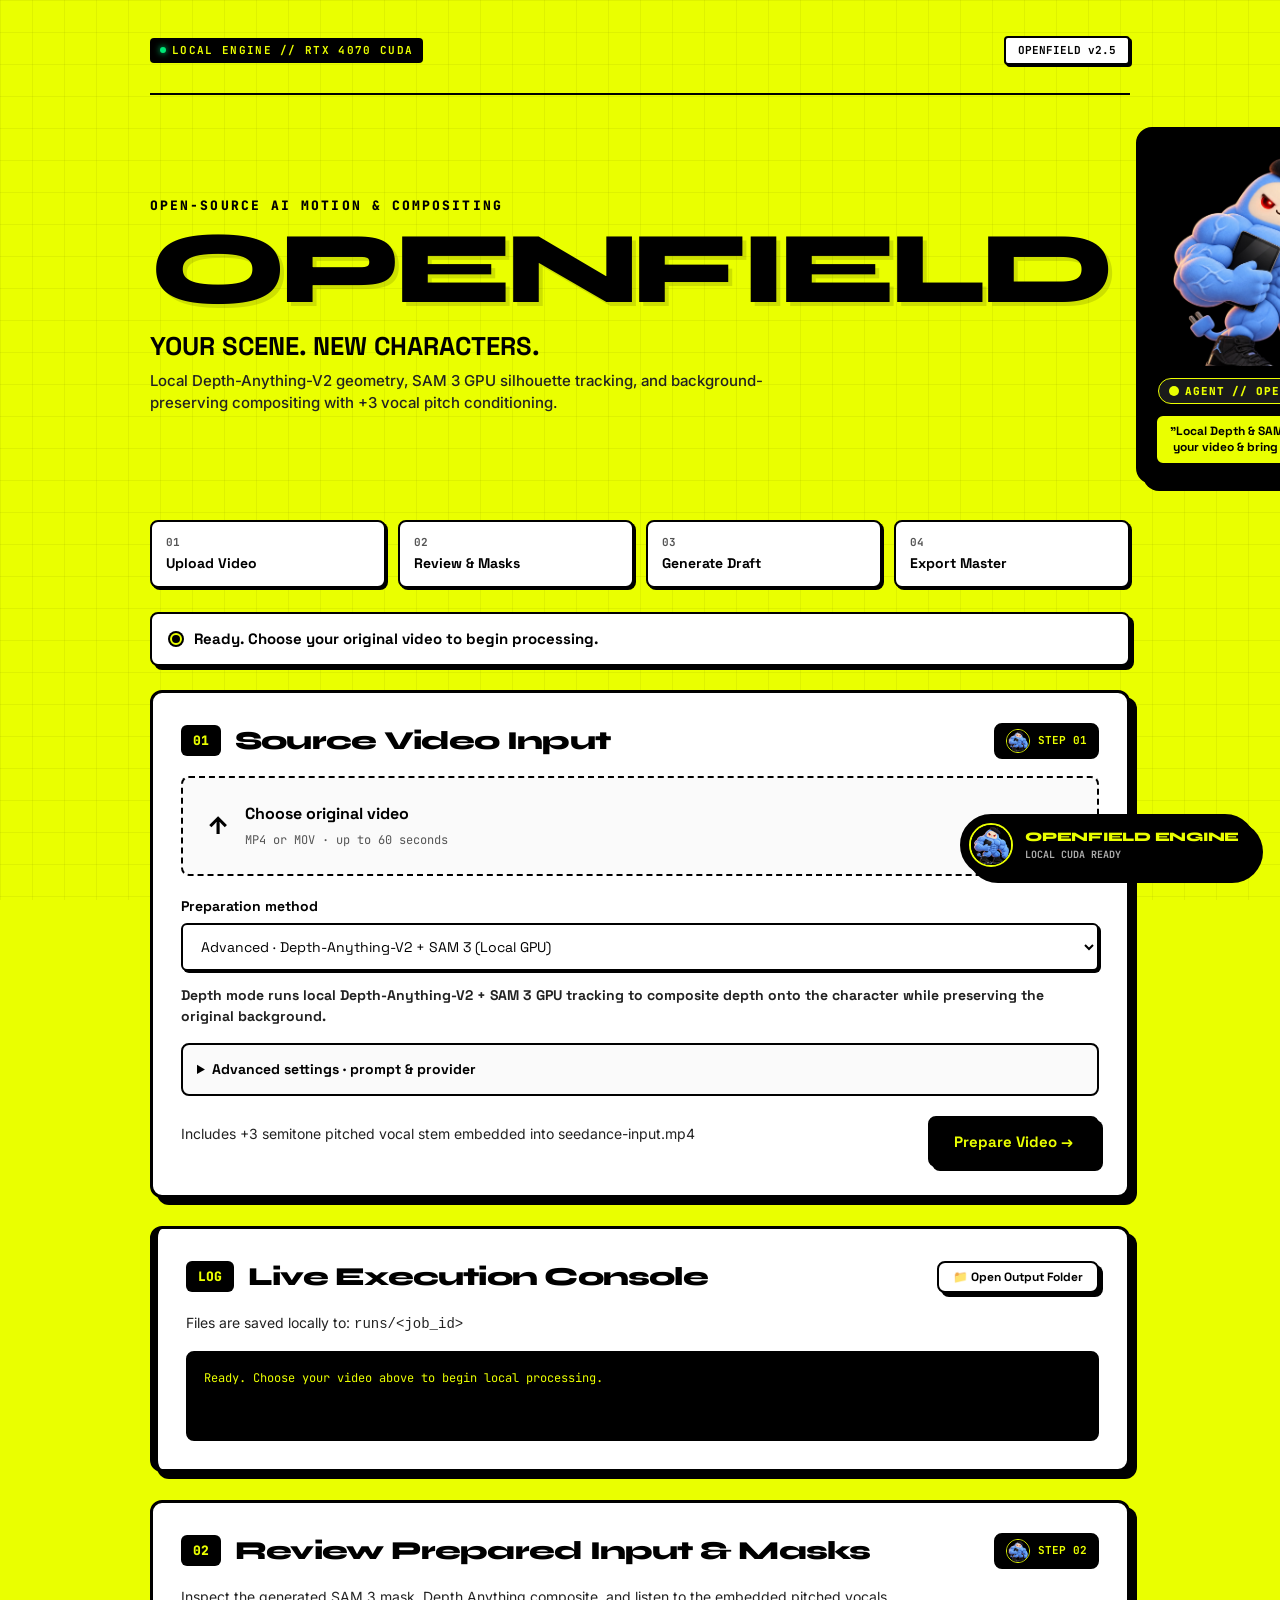
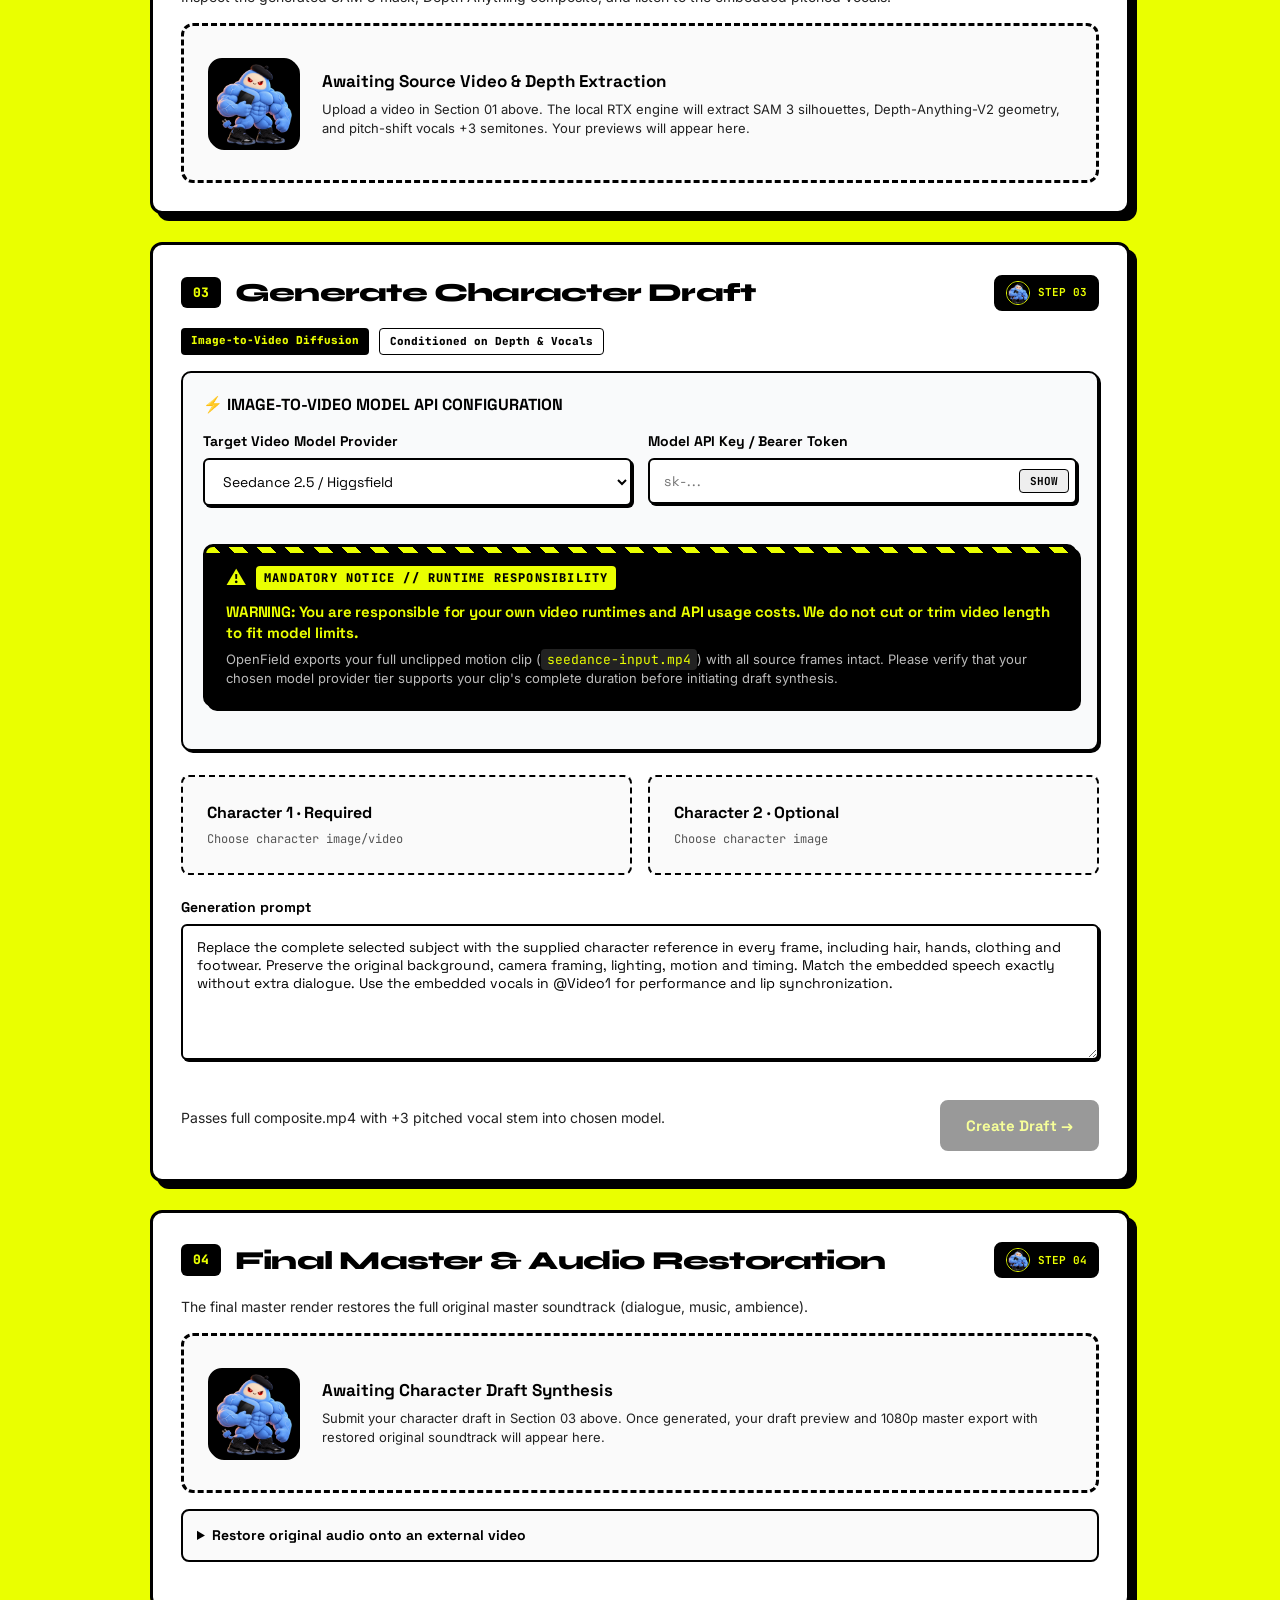
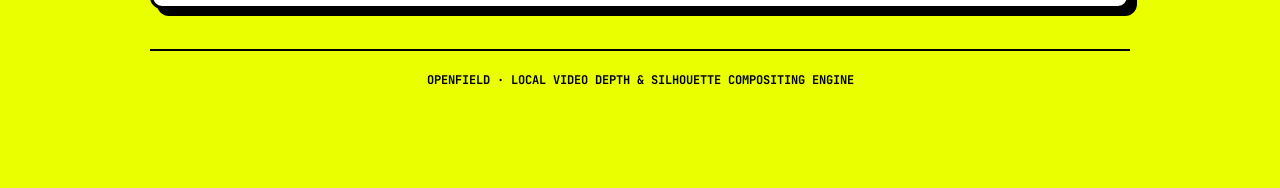
==== commit 77eb0e51: "feat: add image-to-video API key input with runtime warning and feature new powerhouse mascot throug" ====
--- a/static/index.html
+++ b/static/index.html
@@ -13,7 +13,7 @@
   --bg-yellow-pale: #F4FF59;
   --bg-yellow-card: #FFFFFF;
   --text-black: #000000;
-  --text-dim: #333333;
+  --text-dim: #222222;
   --text-sub: #555555;
   --border-black: #000000;
   --shadow-hard: 4px 4px 0px #000000;
@@ -50,7 +50,7 @@
 }
 
 main {
-  max-width: 960px;
+  max-width: 980px;
   margin: 0 auto;
 }
 
@@ -100,8 +100,12 @@
   box-shadow: var(--shadow-hard-sm);
 }
 
-/* Hero Branding with stylized OpenField */
-.hero {
+/* Hero Branding with stylized OpenField & Creative Mascot Showcase */
+.hero-wrapper {
+  display: grid;
+  grid-template-columns: 1fr 280px;
+  gap: 28px;
+  align-items: center;
   margin-bottom: 36px;
 }
 
@@ -120,7 +124,7 @@
 
 .brand-title {
   font-family: 'Syne', sans-serif;
-  font-size: clamp(3.8rem, 11vw, 7.5rem);
+  font-size: clamp(3.6rem, 9vw, 6.4rem);
   font-weight: 900;
   letter-spacing: -0.06em;
   line-height: 0.88;
@@ -132,7 +136,7 @@
 
 .brand-tagline {
   font-family: 'Space Grotesk', sans-serif;
-  font-size: clamp(1.2rem, 3vw, 1.7rem);
+  font-size: clamp(1.2rem, 2.5vw, 1.6rem);
   font-weight: 700;
   color: var(--text-black);
   line-height: 1.25;
@@ -143,7 +147,93 @@
   font-size: 15px;
   font-weight: 500;
   color: var(--text-dim);
-  max-width: 680px;
+  max-width: 620px;
+}
+
+/* Mascot Showcase Card */
+.hero-mascot-card {
+  background: #000000;
+  border: 3px solid var(--border-black);
+  box-shadow: var(--shadow-hard-lg);
+  border-radius: 16px;
+  padding: 16px;
+  display: flex;
+  flex-direction: column;
+  align-items: center;
+  position: relative;
+  transition: transform 0.2s ease, box-shadow 0.2s ease;
+}
+
+.hero-mascot-card:hover {
+  transform: translateY(-4px);
+  box-shadow: 9px 9px 0px #000000;
+}
+
+.mascot-img-wrap {
+  position: relative;
+  width: 100%;
+  height: 220px;
+  display: flex;
+  align-items: center;
+  justify-content: center;
+  overflow: hidden;
+  border-radius: 12px;
+  background: radial-gradient(circle, #1a1a1a 0%, #000000 80%);
+}
+
+.mascot-img {
+  width: 100%;
+  height: 100%;
+  object-fit: cover;
+  object-position: center top;
+  transition: transform 0.3s ease;
+}
+
+.hero-mascot-card:hover .mascot-img {
+  transform: scale(1.05);
+}
+
+.mascot-tag {
+  margin-top: 12px;
+  font-family: 'JetBrains Mono', monospace;
+  font-size: 11px;
+  font-weight: 800;
+  letter-spacing: 0.08em;
+  color: var(--bg-yellow);
+  background: #1a1a1a;
+  border: 1px solid var(--bg-yellow);
+  padding: 4px 10px;
+  border-radius: 999px;
+  display: flex;
+  align-items: center;
+  gap: 6px;
+}
+
+.mascot-bubble {
+  margin-top: 10px;
+  background: var(--bg-yellow);
+  color: #000;
+  border: 2px solid #000;
+  border-radius: 8px;
+  padding: 8px 10px;
+  font-family: 'Space Grotesk', sans-serif;
+  font-size: 12px;
+  font-weight: 700;
+  line-height: 1.3;
+  text-align: center;
+  box-shadow: var(--shadow-hard-sm);
+  position: relative;
+}
+
+.mascot-bubble::before {
+  content: "";
+  position: absolute;
+  top: -6px;
+  left: 50%;
+  transform: translateX(-50%);
+  border-width: 0 6px 6px 6px;
+  border-style: solid;
+  border-color: transparent transparent #000 transparent;
 }
 
 /* Nav steps */
@@ -360,6 +450,29 @@
   margin-bottom: 16px;
 }
 
+.heading-mascot-badge {
+  margin-left: auto;
+  display: flex;
+  align-items: center;
+  gap: 8px;
+  background: #000;
+  color: var(--bg-yellow);
+  border: 2px solid #000;
+  padding: 4px 10px;
+  border-radius: 8px;
+  font-family: 'JetBrains Mono', monospace;
+  font-size: 11px;
+  font-weight: 700;
+}
+
+.heading-mascot-thumb {
+  width: 24px;
+  height: 24px;
+  border-radius: 50%;
+  object-fit: cover;
+  border: 1px solid var(--bg-yellow);
+}
+
 .number {
   font-family: 'JetBrains Mono', monospace;
   font-size: 13px;
@@ -446,7 +559,7 @@
   margin-bottom: 6px;
 }
 
-input:not([type=file]), select, textarea {
+input:not([type=file]):not([type=checkbox]), select, textarea {
   width: 100%;
   background: #fff;
   border: 2px solid var(--border-black);
@@ -461,7 +574,7 @@
   outline: none;
 }
 
-input:not([type=file]):focus, select:focus, textarea:focus {
+input:not([type=file]):not([type=checkbox]):focus, select:focus, textarea:focus {
   background: var(--bg-yellow-pale);
 }
 
@@ -591,15 +704,46 @@
   color: var(--bg-yellow);
 }
 
-.empty {
-  border: 2px dashed var(--border-black);
-  border-radius: 8px;
-  padding: 36px 20px;
-  text-align: center;
+/* CREATIVE MASCOT EMPTY STATES */
+.mascot-empty-state {
+  border: 3px dashed var(--border-black);
+  border-radius: 12px;
+  padding: 32px 24px;
+  display: flex;
+  align-items: center;
+  gap: 24px;
+  background: #FAFAFA;
+}
+
+.mascot-empty-avatar {
+  width: 90px;
+  height: 90px;
+  border-radius: 14px;
+  background: #000;
+  border: 2px solid var(--border-black);
+  box-shadow: var(--shadow-hard-sm);
+  overflow: hidden;
+  flex-shrink: 0;
+}
+
+.mascot-empty-avatar img {
+  width: 100%;
+  height: 100%;
+  object-fit: cover;
+}
+
+.mascot-empty-text h4 {
   font-family: 'Space Grotesk', sans-serif;
-  font-weight: 600;
-  color: var(--text-sub);
-  background: #FAFAFA;
+  font-size: 17px;
+  font-weight: 800;
+  margin-bottom: 6px;
+  color: var(--text-black);
+}
+
+.mascot-empty-text p {
+  font-size: 13px;
+  color: var(--text-dim);
+  line-height: 1.45;
 }
 
 .badge {
@@ -634,6 +778,190 @@
   margin-top: 12px;
 }
 
+/* MODEL CONFIGURATION & MANDATORY RUNTIME WARNING BOX */
+.model-config-panel {
+  background: #F9FAFB;
+  border: 2px solid var(--border-black);
+  border-radius: 10px;
+  padding: 20px;
+  margin-bottom: 24px;
+  box-shadow: var(--shadow-hard-sm);
+}
+
+.model-config-title {
+  font-family: 'Space Grotesk', sans-serif;
+  font-size: 16px;
+  font-weight: 800;
+  margin-bottom: 14px;
+  display: flex;
+  align-items: center;
+  gap: 8px;
+}
+
+.key-input-wrapper {
+  position: relative;
+  display: flex;
+  align-items: center;
+}
+
+.key-input-wrapper input {
+  padding-right: 80px;
+  font-family: 'JetBrains Mono', monospace;
+  letter-spacing: 0.05em;
+}
+
+.key-toggle-btn {
+  position: absolute;
+  right: 8px;
+  top: 50%;
+  transform: translateY(-50%);
+  background: #eee;
+  color: #000;
+  border: 1px solid #000;
+  border-radius: 4px;
+  padding: 4px 10px;
+  font-size: 11px;
+  font-family: 'JetBrains Mono', monospace;
+  font-weight: 700;
+  box-shadow: none;
+  cursor: pointer;
+  margin-top: -4px;
+}
+
+.key-toggle-btn:hover {
+  background: var(--bg-yellow);
+  transform: translateY(-50%);
+  box-shadow: none;
+}
+
+/* MANDATORY RUNTIME WARNING BANNER */
+.runtime-warning-banner {
+  background: #000000;
+  color: var(--bg-yellow);
+  border: 3px solid var(--border-black);
+  border-radius: 10px;
+  padding: 16px 20px;
+  margin: 18px 0 22px;
+  box-shadow: var(--shadow-hard);
+  position: relative;
+  overflow: hidden;
+}
+
+.runtime-warning-banner::before {
+  content: "";
+  position: absolute;
+  top: 0; left: 0; right: 0;
+  height: 6px;
+  background: repeating-linear-gradient(
+    45deg,
+    #EAFF00,
+    #EAFF00 10px,
+    #000000 10px,
+    #000000 20px
+  );
+}
+
+.warning-title-row {
+  display: flex;
+  align-items: center;
+  gap: 10px;
+  margin-bottom: 8px;
+}
+
+.warning-icon {
+  font-size: 20px;
+}
+
+.warning-badge {
+  font-family: 'JetBrains Mono', monospace;
+  font-size: 12px;
+  font-weight: 800;
+  letter-spacing: 0.1em;
+  background: var(--bg-yellow);
+  color: #000;
+  padding: 3px 8px;
+  border-radius: 4px;
+}
+
+.warning-main {
+  font-family: 'Space Grotesk', sans-serif;
+  font-size: 15px;
+  line-height: 1.45;
+  color: #FFFFFF;
+  margin-bottom: 6px;
+}
+
+.warning-main strong {
+  color: var(--bg-yellow);
+  font-weight: 800;
+  letter-spacing: -0.01em;
+}
+
+.warning-detail {
+  font-size: 13px;
+  color: #BBBBBB;
+  line-height: 1.4;
+}
+
+.warning-detail code {
+  color: var(--bg-yellow);
+  background: #222;
+  padding: 2px 6px;
+  border-radius: 4px;
+  font-family: 'JetBrains Mono', monospace;
+}
+
+/* FLOATING MASCOT WIDGET */
+.mascot-floating-widget {
+  position: fixed;
+  bottom: 24px;
+  right: 24px;
+  background: #000000;
+  border: 3px solid #000000;
+  box-shadow: var(--shadow-hard-lg);
+  border-radius: 999px;
+  padding: 6px 14px 6px 6px;
+  display: flex;
+  align-items: center;
+  gap: 12px;
+  cursor: pointer;
+  z-index: 1000;
+  transition: transform 0.15s ease, box-shadow 0.15s ease;
+}
+
+.mascot-floating-widget:hover {
+  transform: translate(-2px, -2px);
+  box-shadow: 8px 8px 0px #000000;
+}
+
+.mascot-floating-avatar {
+  width: 44px;
+  height: 44px;
+  border-radius: 50%;
+  object-fit: cover;
+  border: 2px solid var(--bg-yellow);
+}
+
+.mascot-floating-text {
+  display: flex;
+  flex-direction: column;
+}
+
+.mascot-floating-title {
+  font-family: 'Syne', sans-serif;
+  font-size: 13px;
+  font-weight: 800;
+  color: var(--bg-yellow);
+  letter-spacing: -0.02em;
+}
+
+.mascot-floating-desc {
+  font-family: 'JetBrains Mono', monospace;
+  font-size: 10px;
+  font-weight: 700;
+  color: #AAA;
+}
+
 footer {
   text-align: center;
   font-family: 'JetBrains Mono', monospace;
@@ -645,11 +973,14 @@
   border-top: 2px solid var(--border-black);
 }
 
-@media(max-width: 640px) {
+@media(max-width: 768px) {
+  .hero-wrapper { grid-template-columns: 1fr; }
+  .hero-mascot-card { max-width: 320px; margin: 0 auto; }
   .brand-title { font-size: 3.2rem; }
   .steps { grid-template-columns: repeat(2, 1fr); }
   .split { grid-template-columns: 1fr; }
   .progress-steps-row { grid-template-columns: repeat(2, 1fr); }
+  .mascot-floating-widget { display: none; }
 }
 </style>
 </head>
@@ -657,15 +988,30 @@
 <main>
 
 <header>
-  <div class="top-tag">LOCAL ENGINE // RTX 4070</div>
-  <div class="system-status">OPENFIELD v2.4</div>
+  <div class="top-tag">LOCAL ENGINE // RTX 4070 CUDA</div>
+  <div class="system-status">OPENFIELD v2.5</div>
 </header>
 
-<div class="hero">
-  <div class="brand-eyebrow">OPEN-SOURCE AI MOTION & COMPOSITING</div>
-  <h1 class="brand-title">OPENFIELD</h1>
-  <div class="brand-tagline">YOUR SCENE. NEW CHARACTERS.</div>
-  <p class="brand-desc">Local Depth-Anything-V2 geometry, SAM 3 GPU silhouette tracking, and background-preserving compositing with +3 vocal pitch conditioning.</p>
+<!-- HERO WITH OPENFIELD BRANDING & CREATIVE MASCOT SHOWCASE -->
+<div class="hero-wrapper">
+  <div class="hero-content">
+    <div class="brand-eyebrow">OPEN-SOURCE AI MOTION & COMPOSITING</div>
+    <h1 class="brand-title">OPENFIELD</h1>
+    <div class="brand-tagline">YOUR SCENE. NEW CHARACTERS.</div>
+    <p class="brand-desc">Local Depth-Anything-V2 geometry, SAM 3 GPU silhouette tracking, and background-preserving compositing with +3 vocal pitch conditioning.</p>
+  </div>
+  
+  <div class="hero-mascot-card">
+    <div class="mascot-img-wrap">
+      <img src="/static/mascot.png" alt="OpenField Engine Mascot" class="mascot-img">
+    </div>
+    <div class="mascot-tag">
+      <span class="pulse-dot"></span> AGENT // OPENFIELD ENGINE
+    </div>
+    <div class="mascot-bubble">
+      "Local Depth & SAM 3 locked. Plug in your video & bring your model key!"
+    </div>
+  </div>
 </div>
 
 <nav class="steps" aria-label="Workflow">
@@ -705,6 +1051,10 @@
   <div class="heading">
     <span class="number">01</span>
     <h2>Source Video Input</h2>
+    <div class="heading-mascot-badge">
+      <img src="/static/mascot.png" class="heading-mascot-thumb" alt="Mascot thumb">
+      STEP 01
+    </div>
   </div>
   <form id="form">
     <label class="upload">
@@ -767,9 +1117,23 @@
   <div class="heading">
     <span class="number">02</span>
     <h2>Review Prepared Input & Masks</h2>
+    <div class="heading-mascot-badge">
+      <img src="/static/mascot.png" class="heading-mascot-thumb" alt="Mascot thumb">
+      STEP 02
+    </div>
   </div>
   <p class="hint">Inspect the generated SAM 3 mask, Depth Anything composite, and listen to the embedded pitched vocals.</p>
-  <div id="input-empty" class="empty">Your original video, depth map, mask, and composited preview will appear here.</div>
+  
+  <div id="input-empty" class="mascot-empty-state">
+    <div class="mascot-empty-avatar">
+      <img src="/static/mascot.png" alt="Mascot avatar">
+    </div>
+    <div class="mascot-empty-text">
+      <h4>Awaiting Source Video & Depth Extraction</h4>
+      <p>Upload a video in Section 01 above. The local RTX engine will extract SAM 3 silhouettes, Depth-Anything-V2 geometry, and pitch-shift vocals +3 semitones. Your previews will appear here.</p>
+    </div>
+  </div>
+
   <div id="input-ready" hidden>
     <div class="tabs" id="tabs" role="group" aria-label="Preview selection"></div>
     <div class="viewer">
@@ -802,11 +1166,61 @@
   <div class="heading">
     <span class="number">03</span>
     <h2>Generate Character Draft</h2>
+    <div class="heading-mascot-badge">
+      <img src="/static/mascot.png" class="heading-mascot-thumb" alt="Mascot thumb">
+      STEP 03
+    </div>
   </div>
+  
   <div class="meta" style="display:flex;gap:10px;margin-bottom:16px;">
-    <span class="badge" id="mode-label">Diffusion Video Model</span>
-    <span class="badge" style="background:#fff;color:#000;border:1px solid #000;">Quality · Draft Preview</span>
+    <span class="badge" id="mode-label">Image-to-Video Diffusion</span>
+    <span class="badge" style="background:#fff;color:#000;border:1px solid #000;">Conditioned on Depth & Vocals</span>
   </div>
+
+  <!-- IMAGE-TO-VIDEO MODEL API CONFIGURATION PANEL -->
+  <div class="model-config-panel">
+    <div class="model-config-title">
+      <span>⚡ IMAGE-TO-VIDEO MODEL API CONFIGURATION</span>
+    </div>
+    
+    <div class="split">
+      <label class="field">
+        Target Video Model Provider
+        <select id="model-provider-select">
+          <option value="wan2.1">Wan 2.1 (Local / Self-Hosted)</option>
+          <option value="kling">Kling AI (v1.5 / v2.0)</option>
+          <option value="seedance" selected>Seedance 2.5 / Higgsfield</option>
+          <option value="runway">Runway Gen-3 Alpha</option>
+          <option value="luma">Luma Ray-2</option>
+          <option value="fal">Fal.ai Video Diffusion</option>
+          <option value="custom">Custom HTTP / Webhook Endpoint</option>
+        </select>
+      </label>
+
+      <label class="field">
+        Model API Key / Bearer Token
+        <div class="key-input-wrapper">
+          <input type="password" id="model-api-key-input" placeholder="sk-..." autocomplete="off">
+          <button type="button" class="key-toggle-btn" id="key-toggle-btn">SHOW</button>
+        </div>
+      </label>
+    </div>
+
+    <!-- MANDATORY USER RUNTIME & BILLING WARNING -->
+    <div class="runtime-warning-banner">
+      <div class="warning-title-row">
+        <span class="warning-icon">⚠️</span>
+        <span class="warning-badge">MANDATORY NOTICE // RUNTIME RESPONSIBILITY</span>
+      </div>
+      <p class="warning-main">
+        <strong>WARNING: You are responsible for your own video runtimes and API usage costs. We do not cut or trim video length to fit model limits.</strong>
+      </p>
+      <p class="warning-detail">
+        OpenField exports your full unclipped motion clip (<code>seedance-input.mp4</code>) with all source frames intact. Please verify that your chosen model provider tier supports your clip's complete duration before initiating draft synthesis.
+      </p>
+    </div>
+  </div>
+
   <form id="seedance">
     <div class="split">
       <label class="upload">
@@ -826,12 +1240,14 @@
         <input type="file" name="tein" aria-label="Character 2 reference" accept="image/png,image/jpeg,image/webp">
       </label>
     </div>
+    
     <label class="field" style="margin-top:22px">
       Generation prompt
       <textarea name="prompt" required rows="6">Replace the complete selected subject with the supplied character reference in every frame, including hair, hands, clothing and footwear. Preserve the original background, camera framing, lighting, motion and timing. Match the embedded speech exactly without extra dialogue. Use the embedded vocals in @Video1 for performance and lip synchronization.</textarea>
     </label>
+    
     <div class="actions">
-      <span class="hint">Generates a draft preview conditioning on composite.mp4 and pitched vocals.</span>
+      <span class="hint">Passes full composite.mp4 with +3 pitched vocal stem into chosen model.</span>
       <button id="draft-button" disabled>Create Draft →</button>
     </div>
   </form>
@@ -841,9 +1257,23 @@
   <div class="heading">
     <span class="number">04</span>
     <h2>Final Master & Audio Restoration</h2>
+    <div class="heading-mascot-badge">
+      <img src="/static/mascot.png" class="heading-mascot-thumb" alt="Mascot thumb">
+      STEP 04
+    </div>
   </div>
   <p class="hint">The final master render restores the full original master soundtrack (dialogue, music, ambience).</p>
-  <div id="final-empty" class="empty">Your draft and final render will appear here when complete.</div>
+  
+  <div id="final-empty" class="mascot-empty-state">
+    <div class="mascot-empty-avatar">
+      <img src="/static/mascot.png" alt="Mascot avatar">
+    </div>
+    <div class="mascot-empty-text">
+      <h4>Awaiting Character Draft Synthesis</h4>
+      <p>Submit your character draft in Section 03 above. Once generated, your draft preview and 1080p master export with restored original soundtrack will appear here.</p>
+    </div>
+  </div>
+
   <div id="final-ready" hidden>
     <div class="viewer">
       <video id="final-video" controls playsinline preload="metadata"></video>
@@ -887,6 +1317,15 @@
   </details>
 </section>
 
+<!-- FLOATING COMPANION WIDGET -->
+<div class="mascot-floating-widget" onclick="document.querySelector('#status').scrollIntoView({behavior:'smooth'})" title="OpenField Companion Status">
+  <img src="/static/mascot.png" class="mascot-floating-avatar" alt="OpenField Engine">
+  <div class="mascot-floating-text">
+    <span class="mascot-floating-title">OPENFIELD ENGINE</span>
+    <span class="mascot-floating-desc">LOCAL CUDA READY</span>
+  </div>
+</div>
+
 <footer>
   OPENFIELD · LOCAL VIDEO DEPTH & SILHOUETTE COMPOSITING ENGINE
 </footer>
@@ -895,6 +1334,39 @@
 
 <script>
 const $ = s => document.querySelector(s);
+
+// Persist and load API key
+const apiKeyInput = $('#model-api-key-input');
+const providerSelect = $('#model-provider-select');
+const keyToggleBtn = $('#key-toggle-btn');
+
+if (apiKeyInput) {
+  const savedKey = localStorage.getItem('openfield_model_api_key') || '';
+  apiKeyInput.value = savedKey;
+  apiKeyInput.addEventListener('input', () => {
+    localStorage.setItem('openfield_model_api_key', apiKeyInput.value.trim());
+  });
+}
+
+if (providerSelect) {
+  const savedProvider = localStorage.getItem('openfield_model_provider') || 'seedance';
+  providerSelect.value = savedProvider;
+  providerSelect.addEventListener('change', () => {
+    localStorage.setItem('openfield_model_provider', providerSelect.value);
+  });
+}
+
+if (keyToggleBtn && apiKeyInput) {
+  keyToggleBtn.addEventListener('click', () => {
+    if (apiKeyInput.type === 'password') {
+      apiKeyInput.type = 'text';
+      keyToggleBtn.textContent = 'HIDE';
+    } else {
+      apiKeyInput.type = 'password';
+      keyToggleBtn.textContent = 'SHOW';
+    }
+  });
+}
 
 async function openFolder() {
   if (!jobId) { alert("Start a job first."); return; }
@@ -978,7 +1450,6 @@
     phase = "STAGE 1: DEPTH ESTIMATION";
     stepDepth.classList.add('active');
     
-    // Parse frame X/Y (Z%)
     const pctMatch = statusStr.match(/(\d+)%/);
     const frameMatch = statusStr.match(/frame\s+(\d+)\/(\d+)/i);
     if (pctMatch) {
@@ -1111,7 +1582,7 @@
     const g = await json(base() + 'generation.json');
     $('#mode-label').textContent = g.mode === 'multi_reference' ? 'Omni Reference' : 'Edit Reference';
     $('#sent-details').hidden = false;
-    $('#generation-id').textContent = 'Request ID: ' + g.request_id;
+    $('#generation-id').textContent = 'Job Request · ' + g.request_id;
     $('#sent-prompt').textContent = g.prompt;
     if (!$('#seedance textarea').dataset.loaded) {
       $('#seedance textarea').value = g.prompt;
@@ -1127,8 +1598,8 @@
     $('#final-ready').hidden = false;
     if ($('#final-video').getAttribute('src') !== url) $('#final-video').src = url;
     $('#final-download').href = url;
-    $('#quality-label').textContent = hd ? '1080P · MASTER AUDIO' : 'DRAFT · MASTER AUDIO';
-    $('#final-download').textContent = hd ? 'Download 1080p ↓' : 'Download Draft ↓';
+    $('#quality-label').textContent = hd ? '1080P · ORIGINAL AUDIO RESTORED' : 'DRAFT · ORIGINAL AUDIO RESTORED';
+    $('#final-download').textContent = hd ? 'Download 1080p ↓' : 'Download draft ↓';
     $('#upgrade').disabled = busy || hd;
   }
 }
@@ -1139,6 +1610,8 @@
     const j = await json('/jobs/' + jobId);
     busy = j.state === 'running';
     status(j.status, j.state === 'error');
+    
+    // Update live dynamic progress bar
     updateProgressBar(j);
 
     if (j.logs && j.logs.length) {
@@ -1147,14 +1620,13 @@
       b.scrollTop = b.scrollHeight;
     }
     if (j.folder_path) {
-      $('#folder-path-display').innerHTML = 'Files saved to: <strong style="color:var(--bg-yellow);user-select:all;">' + j.folder_path + '</strong>';
+      $('#folder-path-display').innerHTML = 'Files are saved to: <strong style="color:#000000;background:#EAFF00;padding:2px 6px;border-radius:4px;user-select:all;">' + j.folder_path + '</strong>';
     }
     $('#go').disabled = busy;
     $('#draft-button').disabled = busy || $('#input-ready').hidden || !maskApproved;
-    
     if (busy) {
       $('#upgrade').disabled = true;
-      pollTimer = setTimeout(watch, 1500);
+      pollTimer = setTimeout(watch, 2000);
     } else {
       await refresh();
     }
@@ -1168,7 +1640,7 @@
   e.preventDefault();
   $('#go').disabled = true;
   try {
-    status('Uploading video and starting local processing...');
+    status('Uploading source video and initializing local GPU pipeline…');
     const j = await json('/jobs', { method: 'POST', body: new FormData(e.target) });
     location.href = '/?job=' + j.id;
   } catch(e) {
@@ -1180,21 +1652,31 @@
 $('#seedance').onsubmit = async e => {
   e.preventDefault();
   if (!jobId) return;
-  if (!maskApproved) { status('Review and approve the mask first.', true); return; }
+  if (!maskApproved) {
+    status('Please review and approve the mask before submitting draft.', true);
+    return;
+  }
   const button = $('#draft-button');
   button.disabled = true;
   try {
     const data = new FormData(e.target);
+    
+    // Attach API key from model settings
+    const currentApiKey = $('#model-api-key-input') ? $('#model-api-key-input').value.trim() : '';
+    if (currentApiKey) {
+      data.set('api_key', currentApiKey);
+    }
+
     for (const name of ['sirio', 'tein']) {
       if (!e.target.elements[name].files.length) {
         if (!saved[name]) {
           if (name === 'tein') { data.delete(name); continue; }
-          throw Error('Choose Character 1’s reference image first.');
+          throw Error('Choose Character 1 reference first.');
         }
         data.set(name, new File([await (await fetch(base() + saved[name])).blob()], saved[name]));
       }
     }
-    status('Uploading references and creating draft...');
+    status('Uploading references and submitting draft conditioning…');
     await json('/jobs/' + jobId + '/seedance', { method: 'POST', body: data });
     await watch();
   } catch(e) {
@@ -1209,10 +1691,10 @@
   const b = e.target.querySelector('button');
   b.disabled = true;
   try {
-    status('Restoring original soundtrack...');
+    status('Restoring original soundtrack onto video…');
     await json('/jobs/' + jobId + '/finish', { method: 'POST', body: new FormData(e.target) });
     await refresh();
-    status('Preview ready with original soundtrack.');
+    status('Master render ready with full original audio restored.');
   } catch(e) {
     status(e.message, true);
   } finally {
@@ -1224,7 +1706,7 @@
   $('#upgrade').disabled = true;
   try {
     const j = await json('/jobs/' + jobId + '/hd', { method: 'POST' });
-    $('#upgrade-status').textContent = 'Generating 1080p master export...';
+    $('#upgrade-status').textContent = 'Generating 1080p master export…';
     pollHD();
   } catch(e) {
     $('#upgrade-status').textContent = e.message;
@@ -1236,8 +1718,9 @@
   try {
     const j = await json('/jobs/' + jobId + '/hd');
     $('#upgrade-status').textContent = j.status;
-    if (j.state === 'running') setTimeout(pollHD, 3000);
-    else {
+    if (j.state === 'running') {
+      setTimeout(pollHD, 4000);
+    } else {
       await refresh();
       if (j.state === 'error') $('#upgrade').disabled = false;
     }
@@ -1255,7 +1738,7 @@
     const data = new FormData();
     data.set('approved', approved);
     data.set('fingerprint', maskFingerprint);
-    data.set('note', approved ? 'Prepared input approved after visual review.' : 'Mask needs correction.');
+    data.set('note', approved ? 'Prepared input approved after visual review.' : 'Mask needs correction. Draft submission is blocked.');
     await json('/jobs/' + jobId + '/mask-review', { method: 'POST', body: data });
     await refresh();
   } catch(e) {
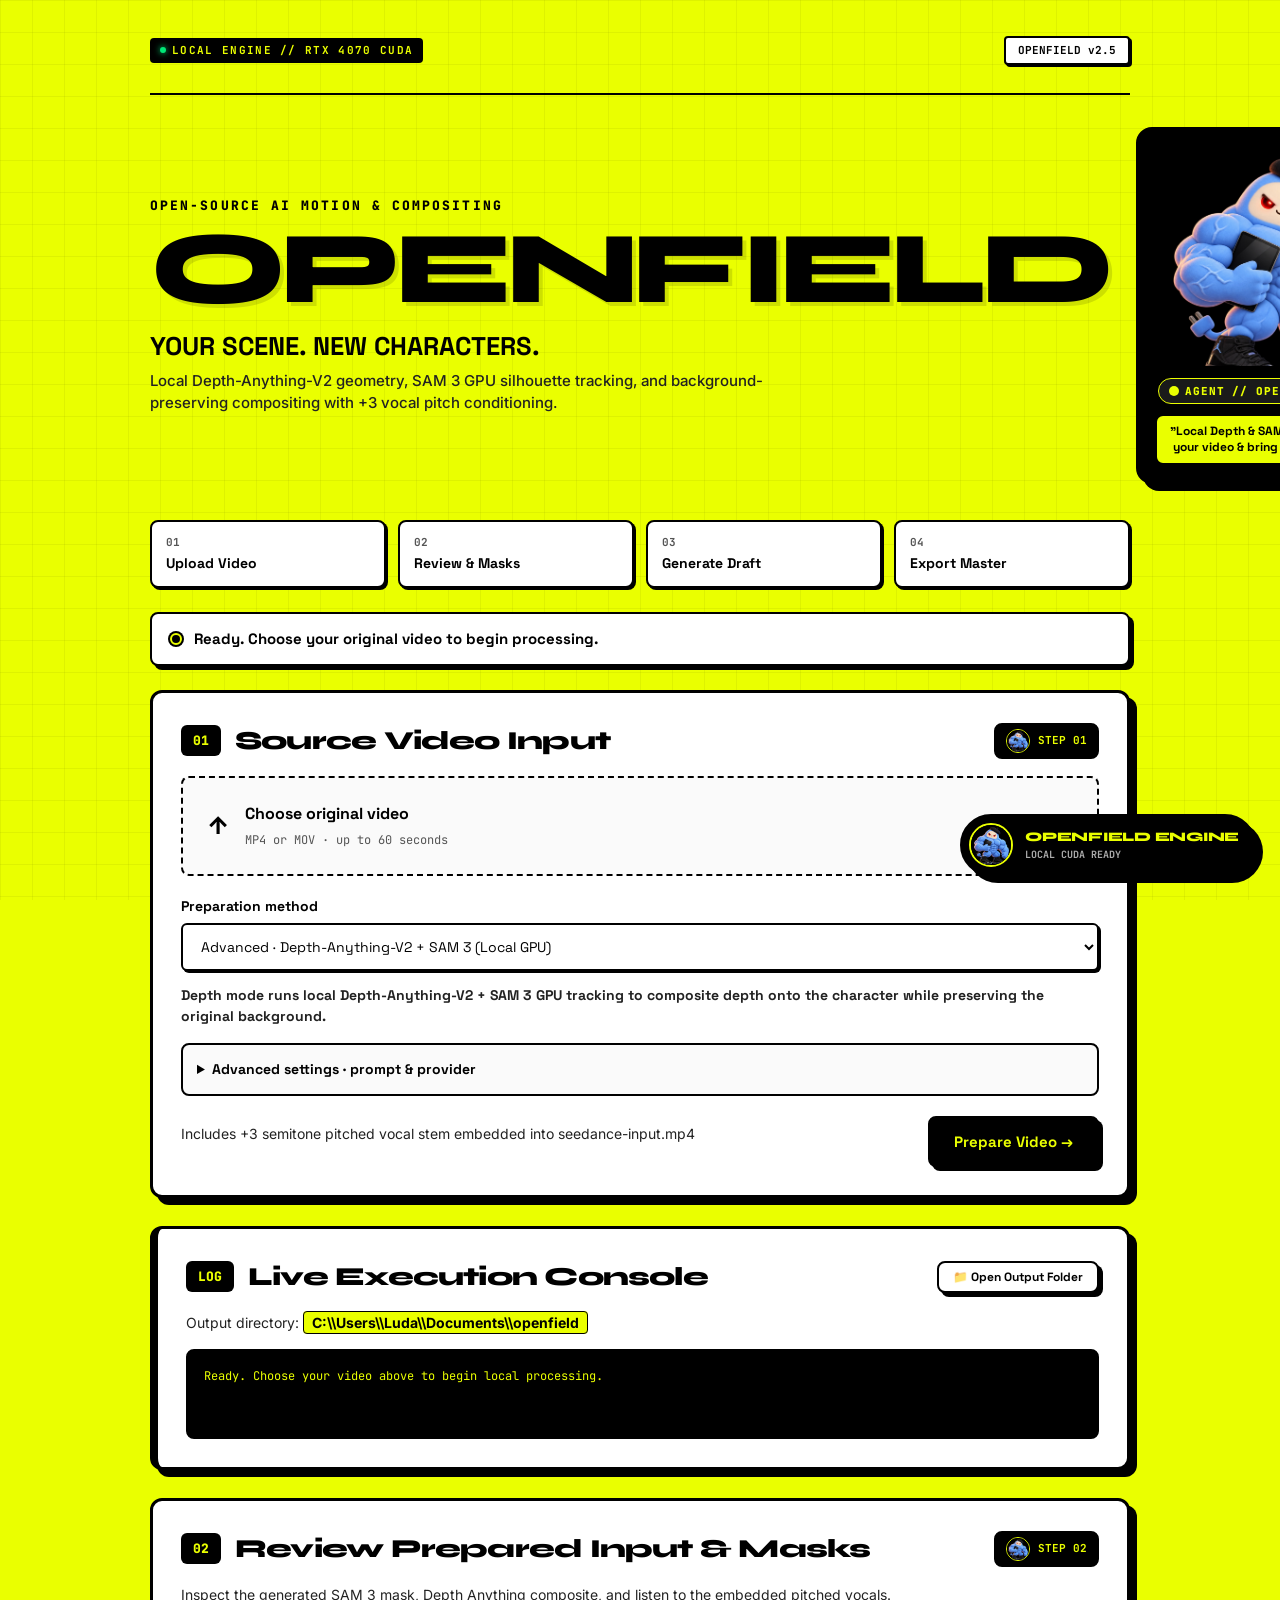
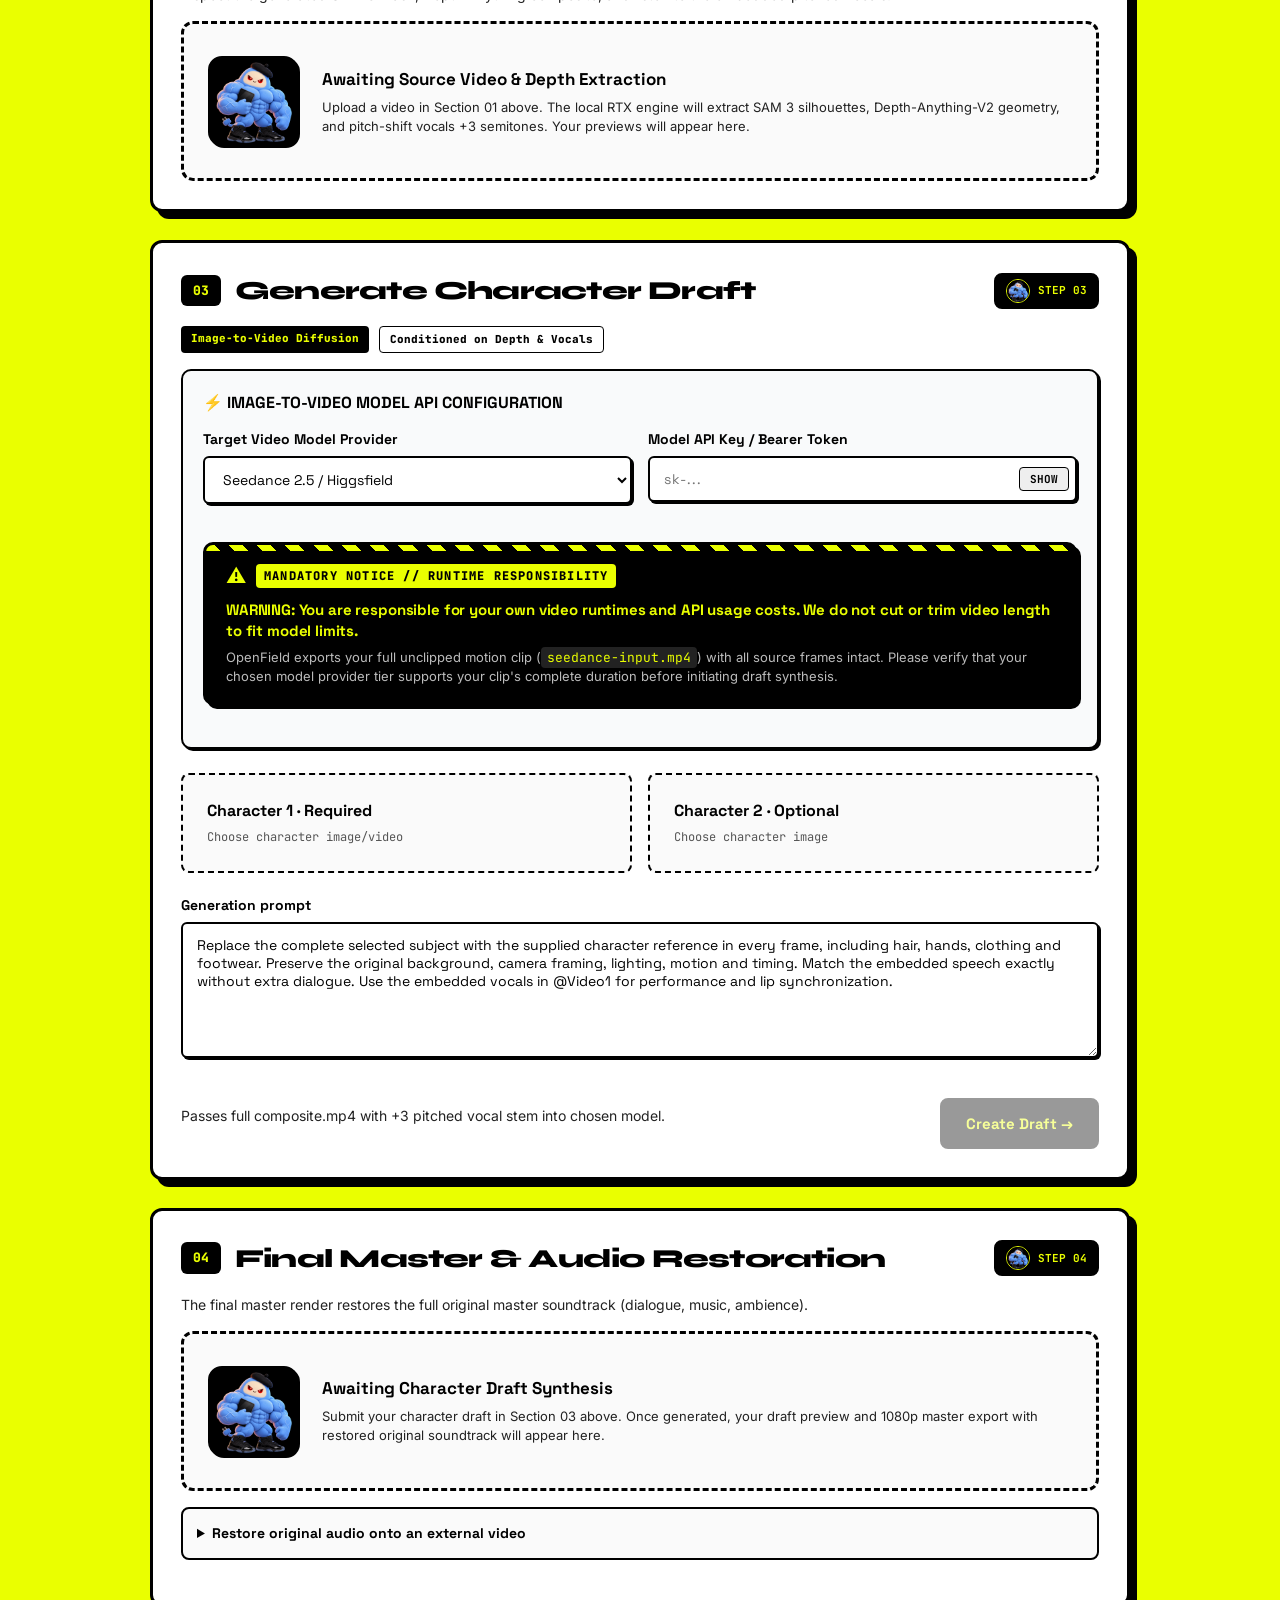
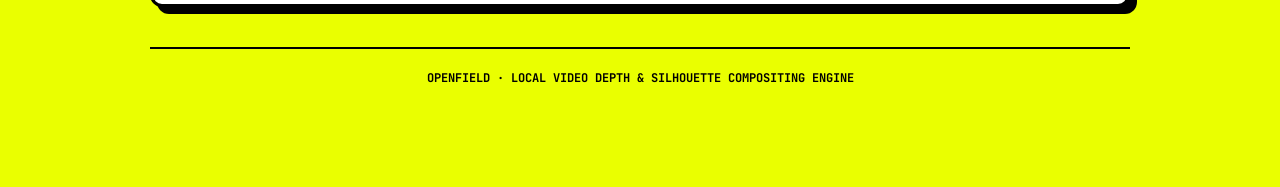
==== commit 69e94bfa: "feat: hardcode segmented output storage to Documents/openfield with direct explorer button" ====
--- a/static/index.html
+++ b/static/index.html
@@ -1109,7 +1109,7 @@
     <h2>Live Execution Console</h2>
     <button type="button" id="open-folder-btn" class="secondary" style="margin-left:auto;font-size:12px;padding:6px 14px;cursor:pointer;" onclick="openFolder()">📁 Open Output Folder</button>
   </div>
-  <p class="hint" id="folder-path-display">Files are saved locally to: <code>runs/&lt;job_id&gt;</code></p>
+  <p class="hint" id="folder-path-display">Output directory: <strong style="color:#000000;background:#EAFF00;padding:2px 8px;border-radius:4px;user-select:all;border:1px solid #000;">C:\\Users\\Luda\\Documents\\openfield</strong></p>
   <div id="log-box">Ready. Choose your video above to begin local processing.</div>
 </section>
 
@@ -1369,11 +1369,15 @@
 }
 
 async function openFolder() {
-  if (!jobId) { alert("Start a job first."); return; }
   try {
-    await json('/jobs/' + jobId + '/open-folder', { method: 'POST' });
+    const url = jobId ? '/jobs/' + jobId + '/open-folder' : '/open-folder';
+    const res = await json(url, { method: 'POST' });
+    if (res && res.folder_path) {
+      const el = $('#folder-path-display');
+      if (el) el.innerHTML = (jobId ? 'Job output folder: ' : 'Output directory: ') + '<strong style="color:#000000;background:#EAFF00;padding:2px 8px;border-radius:4px;user-select:all;border:1px solid #000;">' + res.folder_path + '</strong>';
+    }
   } catch(e) {
-    alert("Output folder: runs/" + jobId);
+    console.error('Error opening folder:', e);
   }
 }
 
@@ -1616,7 +1620,7 @@
 
     if (j.logs && j.logs.length) {
       const b = $('#log-box');
-      b.textContent = j.logs.join('\n');
+      b.textContent = j.logs.join('\\n');
       b.scrollTop = b.scrollHeight;
     }
     if (j.folder_path) {
@@ -1632,7 +1636,7 @@
     }
   } catch(e) {
     status(e.message, true);
-    if ($('#log-box')) $('#log-box').textContent += '\n[ERROR] ' + e.message;
+    if ($('#log-box')) $('#log-box').textContent += '\\n[ERROR] ' + e.message;
   }
 }
 
@@ -1749,6 +1753,13 @@
 $('#approve-mask').onclick = () => saveReview(true);
 $('#reject-mask').onclick = () => saveReview(false);
 
+fetch('/system-info').then(r => r.ok ? r.json() : null).then(info => {
+  if (info && info.openfield_root && !jobId) {
+    const el = $('#folder-path-display');
+    if (el) el.innerHTML = 'Output directory: <strong style="color:#000000;background:#EAFF00;padding:2px 8px;border-radius:4px;user-select:all;border:1px solid #000;">' + info.openfield_root + '</strong>';
+  }
+});
+
 if (jobId) {
   refresh().then(watch).catch(e => status(e.message, true));
   fetch('/jobs/' + jobId + '/hd').then(r => r.ok ? r.json() : null).then(j => {
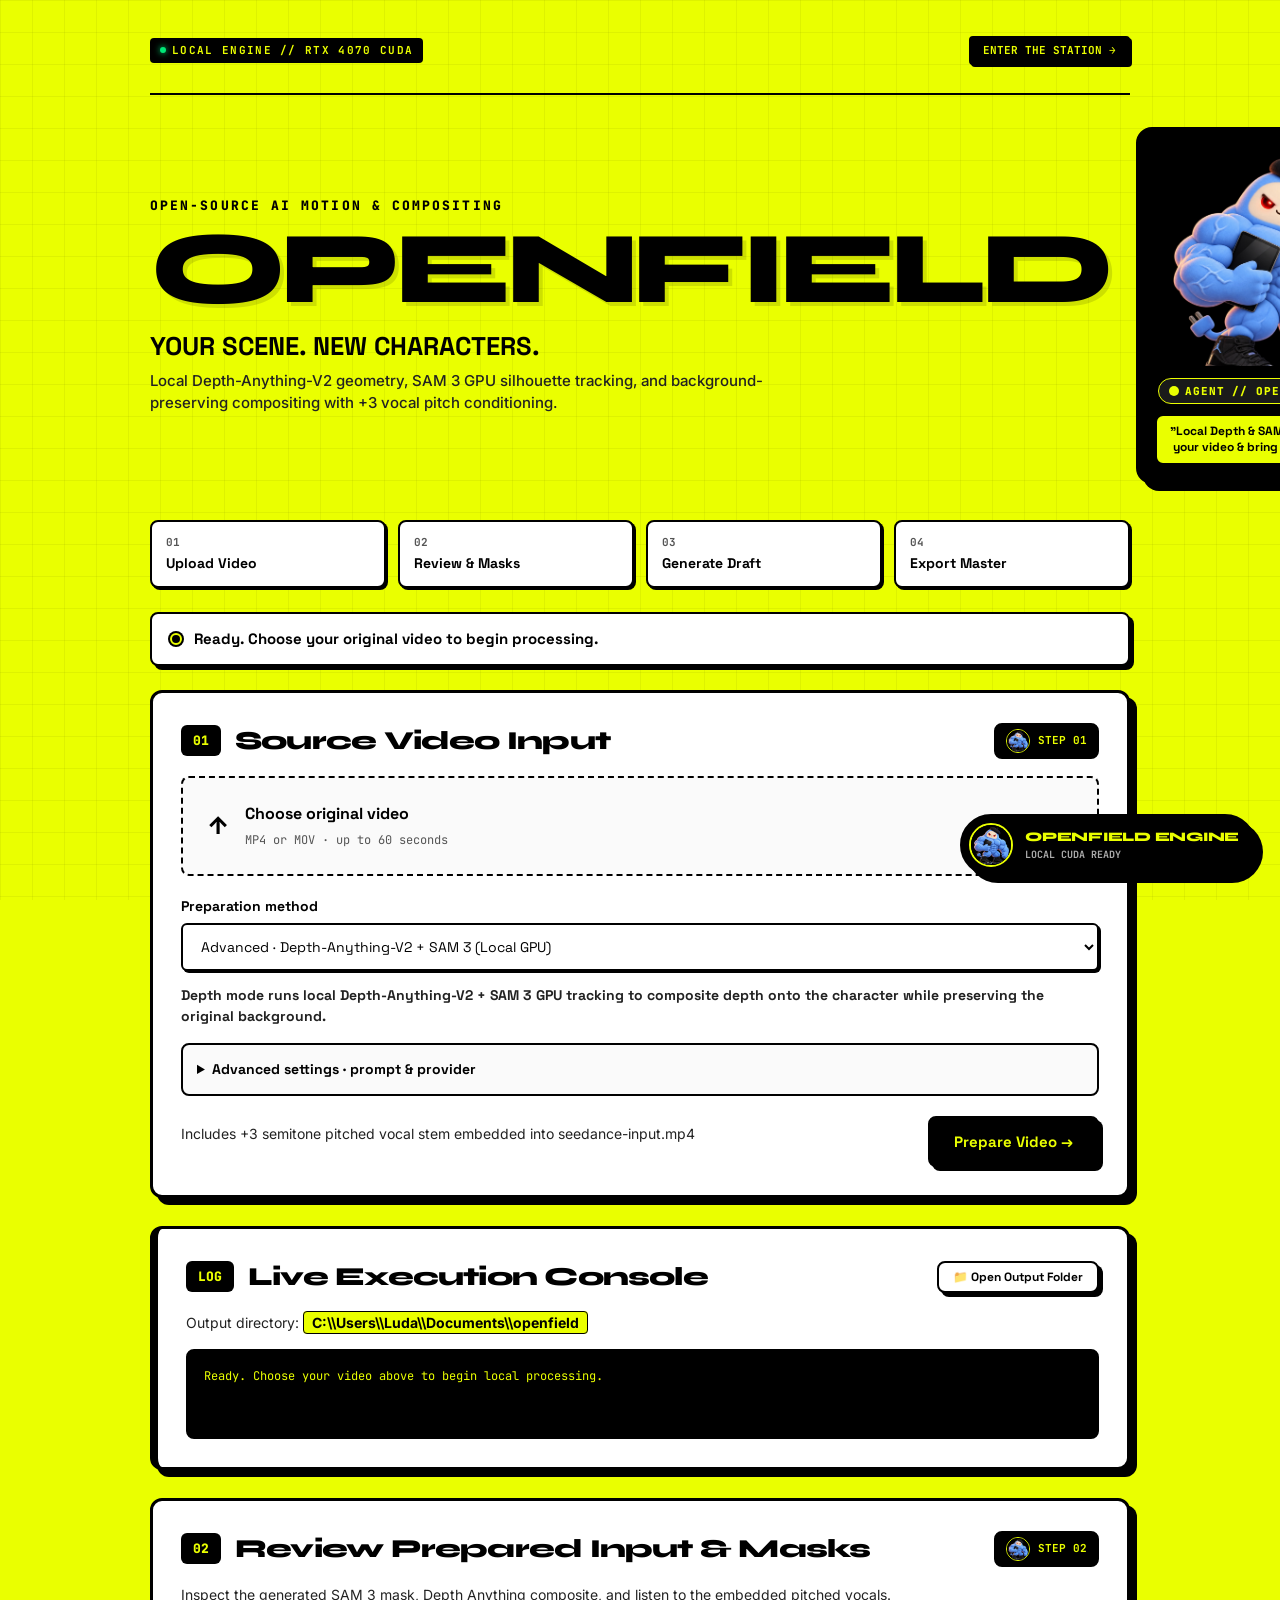
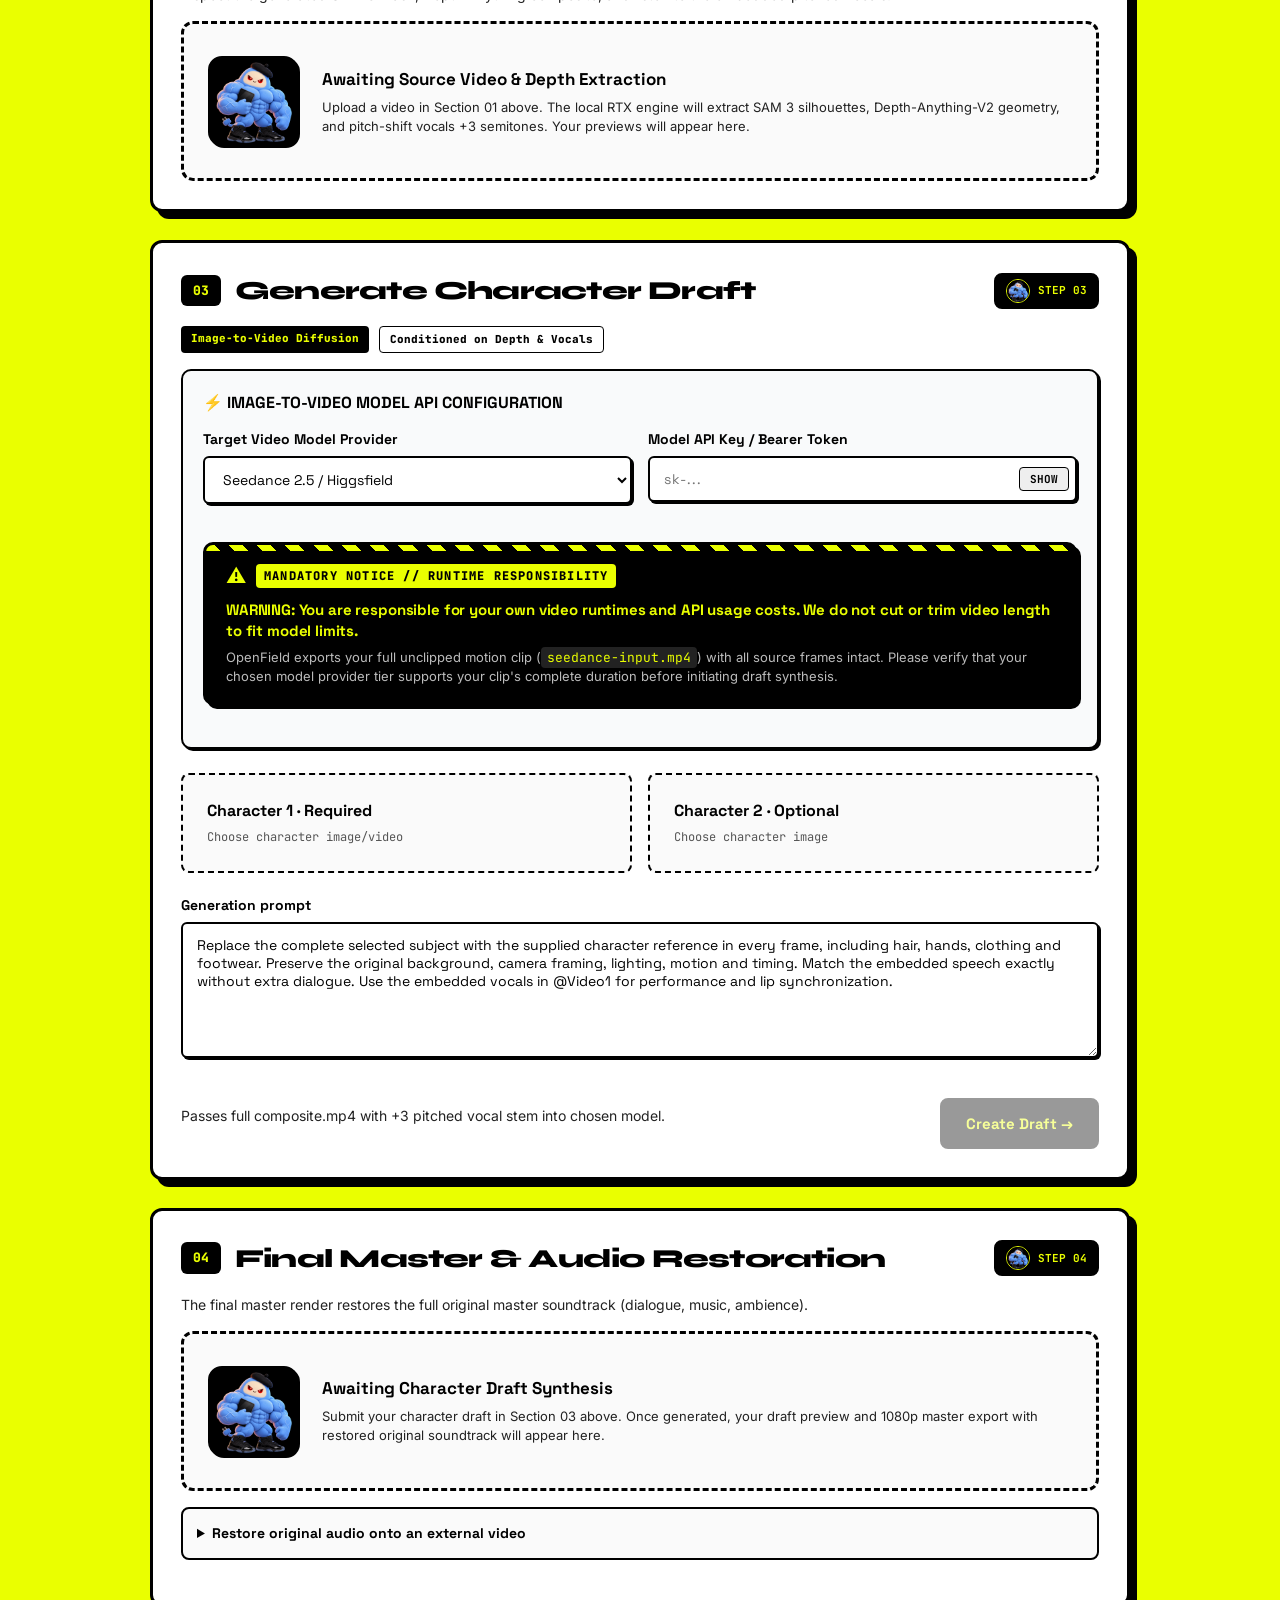
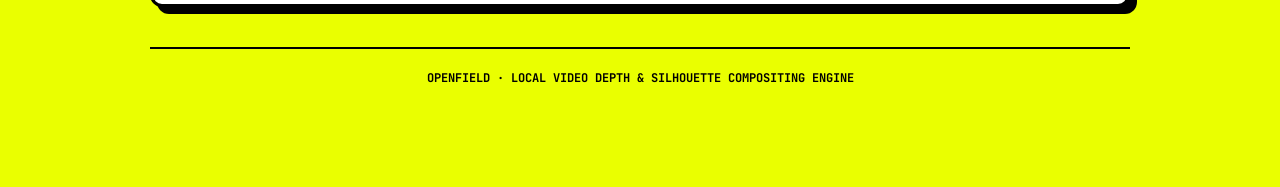
==== commit c0644dd1: "Add OpenField Station: Jarvis, RapQuest, personas, Academy, War Room, local GPU engine Station (/sta" ====
--- a/static/index.html
+++ b/static/index.html
@@ -989,7 +989,7 @@
 
 <header>
   <div class="top-tag">LOCAL ENGINE // RTX 4070 CUDA</div>
-  <div class="system-status">OPENFIELD v2.5</div>
+  <a class="system-status" href="/station" style="text-decoration:none;background:#000;color:#EAFF00">ENTER THE STATION →</a>
 </header>
 
 <!-- HERO WITH OPENFIELD BRANDING & CREATIVE MASCOT SHOWCASE -->
@@ -1187,7 +1187,7 @@
       <label class="field">
         Target Video Model Provider
         <select id="model-provider-select">
-          <option value="wan2.1">Wan 2.1 (Local / Self-Hosted)</option>
+          <option value="local">Local GPU · ComfyUI (Wan 2.2 Animate, free)</option>
           <option value="kling">Kling AI (v1.5 / v2.0)</option>
           <option value="seedance" selected>Seedance 2.5 / Higgsfield</option>
           <option value="runway">Runway Gen-3 Alpha</option>
@@ -1204,6 +1204,20 @@
           <button type="button" class="key-toggle-btn" id="key-toggle-btn">SHOW</button>
         </div>
       </label>
+    </div>
+
+    <!-- LOCAL GPU (ComfyUI) -->
+    <div id="local-panel" hidden style="margin-top:14px;padding:14px;border:2px solid #000;border-radius:10px;background:#fff">
+      <div style="font-family:'JetBrains Mono',monospace;font-weight:800;font-size:12px;margin-bottom:8px">🖥 LOCAL ENGINE · <span id="local-status">checking ComfyUI…</span></div>
+      <div class="split">
+        <label class="field">Workflow (./workflows, API format)
+          <select id="local-workflow"></select>
+        </label>
+        <label class="field">Seed (blank = random)
+          <input type="text" id="local-seed" placeholder="e.g. 42">
+        </label>
+      </div>
+      <p style="font-size:12px;margin-top:8px">Tag nodes <code>OF_REFERENCE</code>, <code>OF_VIDEO</code>, <code>OF_MASK</code> (SAM 3 mask from step 02), <code>OF_PROMPT</code>, <code>OF_SEED</code>. See docs/LOCAL-GENERATION.md for the Wan 2.2 Animate setup on 12 GB cards.</p>
     </div>
 
     <!-- MANDATORY USER RUNTIME & BILLING WARNING -->
@@ -1353,7 +1367,9 @@
   providerSelect.value = savedProvider;
   providerSelect.addEventListener('change', () => {
     localStorage.setItem('openfield_model_provider', providerSelect.value);
+    syncLocalPanel();
   });
+  syncLocalPanel();
 }
 
 if (keyToggleBtn && apiKeyInput) {
@@ -1366,6 +1382,28 @@
       keyToggleBtn.textContent = 'SHOW';
     }
   });
+}
+
+function syncLocalPanel() {
+  const local = providerSelect && providerSelect.value === 'local';
+  const panel = document.getElementById('local-panel');
+  if (!panel) return;
+  panel.hidden = !local;
+  const keyWrap = apiKeyInput && apiKeyInput.closest('label');
+  if (keyWrap) keyWrap.style.opacity = local ? .35 : 1;
+  if (!local) return;
+  fetch('/local/status').then(r => r.json()).then(st => {
+    document.getElementById('local-status').textContent = st.ok
+      ? `ComfyUI online${st.device ? ' · ' + st.device : ''}${st.vram_gb ? ' · ' + st.vram_gb + ' GB' : ''}`
+      : st.error;
+    const sel = document.getElementById('local-workflow');
+    const keep = localStorage.getItem('openfield_local_workflow');
+    sel.innerHTML = st.workflows.length
+      ? st.workflows.map(w => `<option value="${w.name}" ${w.ok ? '' : 'disabled'}>${w.name}${w.ok ? (w.tags.length ? ' · ' + w.tags.map(t => t.replace('OF_', '')).join(', ') : ' · untagged (auto-detect)') : ' · ' + w.problem}</option>`).join('')
+      : '<option value="">No workflows yet: export one into ./workflows</option>';
+    if (keep) sel.value = keep;
+    sel.onchange = () => localStorage.setItem('openfield_local_workflow', sel.value);
+  }).catch(() => { document.getElementById('local-status').textContent = 'status check failed'; });
 }
 
 async function openFolder() {
@@ -1680,6 +1718,17 @@
         data.set(name, new File([await (await fetch(base() + saved[name])).blob()], saved[name]));
       }
     }
+    if (providerSelect && providerSelect.value === 'local') {
+      const wf = document.getElementById('local-workflow').value;
+      if (!wf) throw Error('Export a ComfyUI workflow (API format) into ./workflows first.');
+      data.set('workflow', wf);
+      data.set('seed', document.getElementById('local-seed').value.trim());
+      data.delete('tein'); data.delete('api_key');
+      status('Sending prepared video, SAM 3 mask and reference to your local GPU…');
+      await json('/jobs/' + jobId + '/local', { method: 'POST', body: data });
+      await watch();
+      return;
+    }
     status('Uploading references and submitting draft conditioning…');
     await json('/jobs/' + jobId + '/seedance', { method: 'POST', body: data });
     await watch();
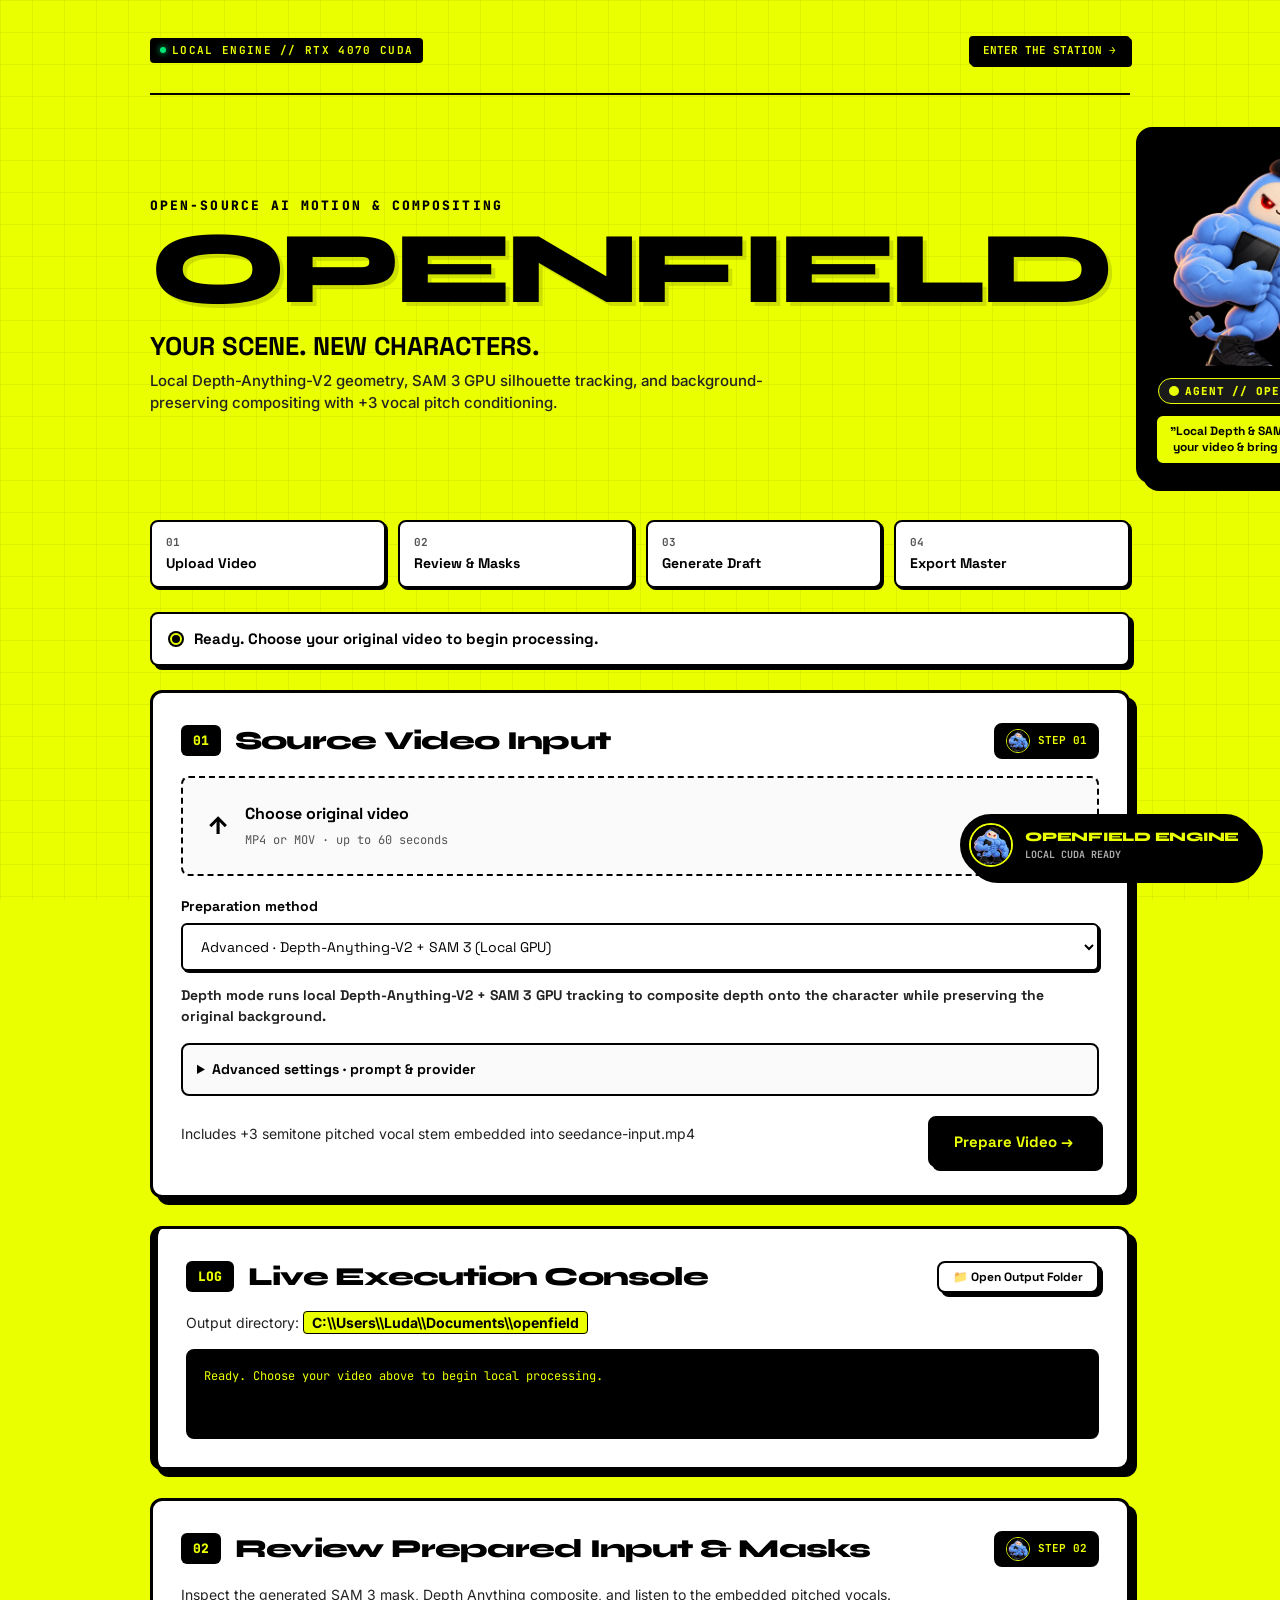
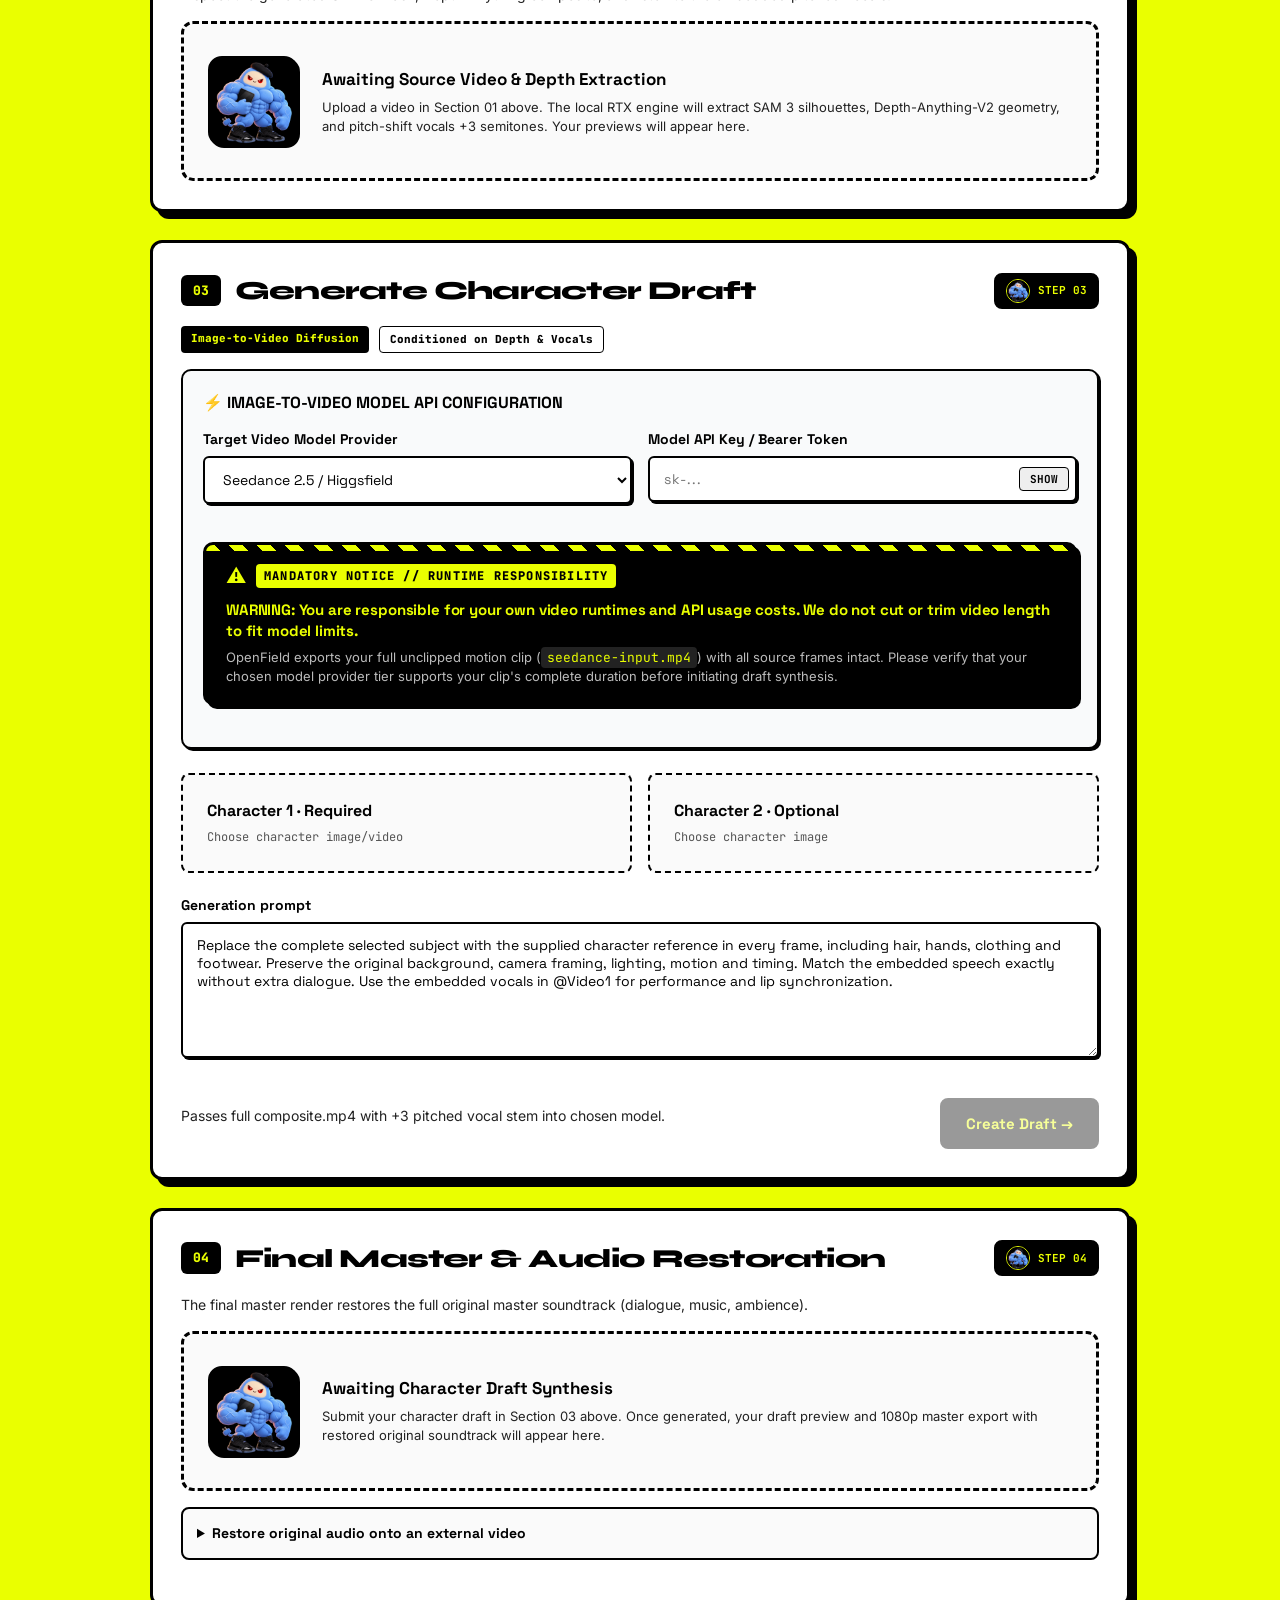
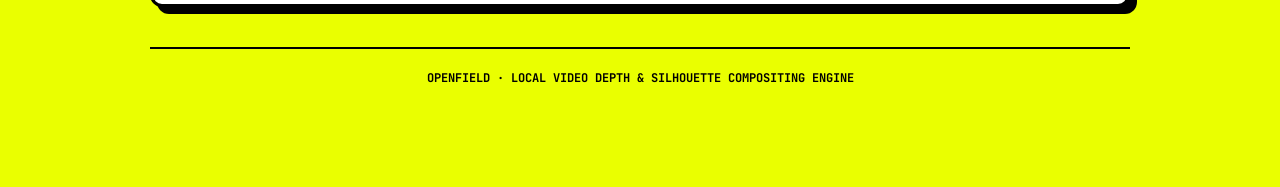
==== commit b1e31f74: "Add Wan 2.1 VACE video-to-video and crew swap for two-person clips - workflows/wan21-vace-swap.json:" ====
--- a/static/index.html
+++ b/static/index.html
@@ -1187,7 +1187,7 @@
       <label class="field">
         Target Video Model Provider
         <select id="model-provider-select">
-          <option value="local">Local GPU · ComfyUI (Wan 2.2 Animate, free)</option>
+          <option value="local">Local GPU · ComfyUI (Wan 2.1 VACE / Wan 2.2 Animate, free)</option>
           <option value="kling">Kling AI (v1.5 / v2.0)</option>
           <option value="seedance" selected>Seedance 2.5 / Higgsfield</option>
           <option value="runway">Runway Gen-3 Alpha</option>
@@ -1217,7 +1217,26 @@
           <input type="text" id="local-seed" placeholder="e.g. 42">
         </label>
       </div>
-      <p style="font-size:12px;margin-top:8px">Tag nodes <code>OF_REFERENCE</code>, <code>OF_VIDEO</code>, <code>OF_MASK</code> (SAM 3 mask from step 02), <code>OF_PROMPT</code>, <code>OF_SEED</code>. See docs/LOCAL-GENERATION.md for the Wan 2.2 Animate setup on 12 GB cards.</p>
+      <p style="font-size:12px;margin-top:8px"><b>wan21-vace-swap.json</b> (Wan 2.1 VACE) is the video-to-video workflow: it repaints the masked person with the depth silhouette as the motion guide, in five-second chunks, so long clips work. Wan 2.2 Animate graphs (tagged <code>OF_VIDEO</code>) also work. Setup: docs/LOCAL-GENERATION.md.</p>
+      <div id="crew-box" style="margin-top:12px;border-top:2px dashed #000;padding-top:12px">
+        <div style="font-family:'JetBrains Mono',monospace;font-weight:800;font-size:12px;margin-bottom:8px">👥 CREW SWAP · a different person for each person in the clip</div>
+        <div class="split">
+          <label class="field">Challenge
+            <select id="crew-preset">
+              <option value="hotel-lobby">Hotel lobby challenge · 2 people · 18 s</option>
+              <option value="oouuh">Oouuh challenge (acoustic) · 15 s</option>
+              <option value="custom">Custom</option>
+            </select>
+          </label>
+          <label class="field">Window (start s · length s)
+            <span style="display:flex;gap:6px"><input id="crew-start" type="number" min="0" step="0.5" value="0" style="width:50%"><input id="crew-seconds" type="number" min="1" max="60" step="0.5" value="18" style="width:50%"></span>
+          </label>
+        </div>
+        <button type="button" id="crew-find" class="secondary">Find the people in my clip</button>
+        <div id="crew-people" style="display:flex;gap:10px;flex-wrap:wrap;margin-top:10px"></div>
+        <button type="button" id="crew-go" disabled style="margin-top:10px">Swap the crew on my GPU</button>
+        <p id="crew-note" style="font-size:12px;margin-top:6px">People are numbered left to right. Person 1 uses Character 1 and Person 2 uses Character 2 below unless you pick a photo on the card. Leave a card empty to keep that person.</p>
+      </div>
     </div>
 
     <!-- MANDATORY USER RUNTIME & BILLING WARNING -->
@@ -1398,6 +1417,7 @@
       : st.error;
     const sel = document.getElementById('local-workflow');
     const keep = localStorage.getItem('openfield_local_workflow');
+    crewKinds = Object.fromEntries(st.workflows.map(w => [w.name, w.kind]));
     sel.innerHTML = st.workflows.length
       ? st.workflows.map(w => `<option value="${w.name}" ${w.ok ? '' : 'disabled'}>${w.name}${w.ok ? (w.tags.length ? ' · ' + w.tags.map(t => t.replace('OF_', '')).join(', ') : ' · untagged (auto-detect)') : ' · ' + w.problem}</option>`).join('')
       : '<option value="">No workflows yet: export one into ./workflows</option>';
@@ -1405,6 +1425,65 @@
     sel.onchange = () => localStorage.setItem('openfield_local_workflow', sel.value);
   }).catch(() => { document.getElementById('local-status').textContent = 'status check failed'; });
 }
+
+let crewKinds = {};
+function crewWorkflow() {
+  const wf = document.getElementById('local-workflow').value;
+  return crewKinds[wf] === 'vace' ? wf : 'wan21-vace-swap.json';
+}
+document.getElementById('crew-preset').onchange = e => {
+  const sec = { 'hotel-lobby': 18, 'oouuh': 15 }[e.target.value];
+  if (sec) document.getElementById('crew-seconds').value = sec;
+};
+document.getElementById('crew-find').onclick = async () => {
+  if (!jobId) { status('Prepare your original video first.', true); return; }
+  const box = document.getElementById('crew-people');
+  box.innerHTML = '<span class="hint">Finding people…</span>';
+  try {
+    const info = await json('/jobs/' + jobId + '/people');
+    if (!info.people.length) { box.innerHTML = '<span class="hint">No people found. Check the mask in step 02.</span>'; return; }
+    box.innerHTML = info.people.map(p => `
+      <label style="width:150px;border:2px solid #000;border-radius:10px;padding:8px;background:#fafafa;font-size:12px;cursor:pointer">
+        <img src="${p.thumb_url}?t=${Date.now()}" alt="Person ${p.id}" style="width:100%;height:150px;object-fit:cover;border-radius:6px;background:#ddd">
+        <b>Person ${p.id}</b> · on screen ${Math.round(p.visible * 100)}%
+        <input type="file" name="ref_${p.id}" accept="image/png,image/jpeg,image/webp" style="margin-top:6px;width:100%">
+      </label>`).join('');
+    document.getElementById('crew-go').disabled = false;
+    document.getElementById('crew-note').textContent = `Found ${info.count} ${info.count === 1 ? 'person' : 'people'}` +
+      (info.merged_frames ? ` · split apart in ${info.merged_frames} frames where they touch` : '') +
+      '. Person 1 uses Character 1 and Person 2 uses Character 2 unless you pick a photo on the card.';
+  } catch (e) { box.innerHTML = ''; status(e.message, true); }
+};
+document.getElementById('crew-go').onclick = async () => {
+  if (!jobId) { status('Prepare your original video first.', true); return; }
+  const b = document.getElementById('crew-go');
+  b.disabled = true;
+  try {
+    const data = new FormData();
+    const fallback = { 1: document.querySelector('input[name=sirio]'), 2: document.querySelector('input[name=tein]') };
+    let n = 0;
+    for (const input of document.querySelectorAll('#crew-people input[type=file]')) {
+      const id = input.name.slice(4);
+      let file = input.files[0];
+      if (!file && fallback[id] && fallback[id].files.length && fallback[id].files[0].type.startsWith('image/')) file = fallback[id].files[0];
+      if (!file && id === '1' && saved.sirio && !/\.(mp4|mov|webm)$/i.test(saved.sirio)) file = new File([await (await fetch(base() + saved.sirio)).blob()], saved.sirio);
+      if (!file && id === '2' && saved.tein) file = new File([await (await fetch(base() + saved.tein)).blob()], saved.tein);
+      if (file) { data.set(input.name, file); n++; }
+    }
+    if (!n) throw Error('Pick a photo for at least one person (or set Character 1 / Character 2 below).');
+    data.set('workflow', crewWorkflow());
+    data.set('preset', document.getElementById('crew-preset').value);
+    data.set('start', document.getElementById('crew-start').value);
+    data.set('seconds', document.getElementById('crew-seconds').value);
+    data.set('seed', document.getElementById('local-seed').value.trim());
+    const prompt = document.querySelector('#seedance textarea');
+    if (prompt && prompt.value.trim()) data.set('prompt', prompt.value.trim());
+    status(`Sending ${n} ${n === 1 ? 'person' : 'people'} to your local GPU…`);
+    await json('/jobs/' + jobId + '/crew', { method: 'POST', body: data });
+    await watch();
+  } catch (e) { status(e.message, true); }
+  finally { b.disabled = false; }
+};
 
 async function openFolder() {
   try {
@@ -1633,9 +1712,9 @@
     $('#raw-link').href = base() + 'seedance-result.mp4';
   }
 
-  const hd = await exists('hd/final-preview.mp4'), draft = await exists('final-preview.mp4');
-  if (draft || hd) {
-    const url = base() + (hd ? 'hd/' : '') + 'final-preview.mp4';
+  const hd = await exists('hd/final-preview.mp4'), draft = await exists('final-preview.mp4'), crew = await exists('crew-final.mp4');
+  if (draft || hd || crew) {
+    const url = base() + (hd ? 'hd/final-preview.mp4' : crew ? 'crew-final.mp4' : 'final-preview.mp4');
     $('#final-empty').hidden = true;
     $('#final-ready').hidden = false;
     if ($('#final-video').getAttribute('src') !== url) $('#final-video').src = url;
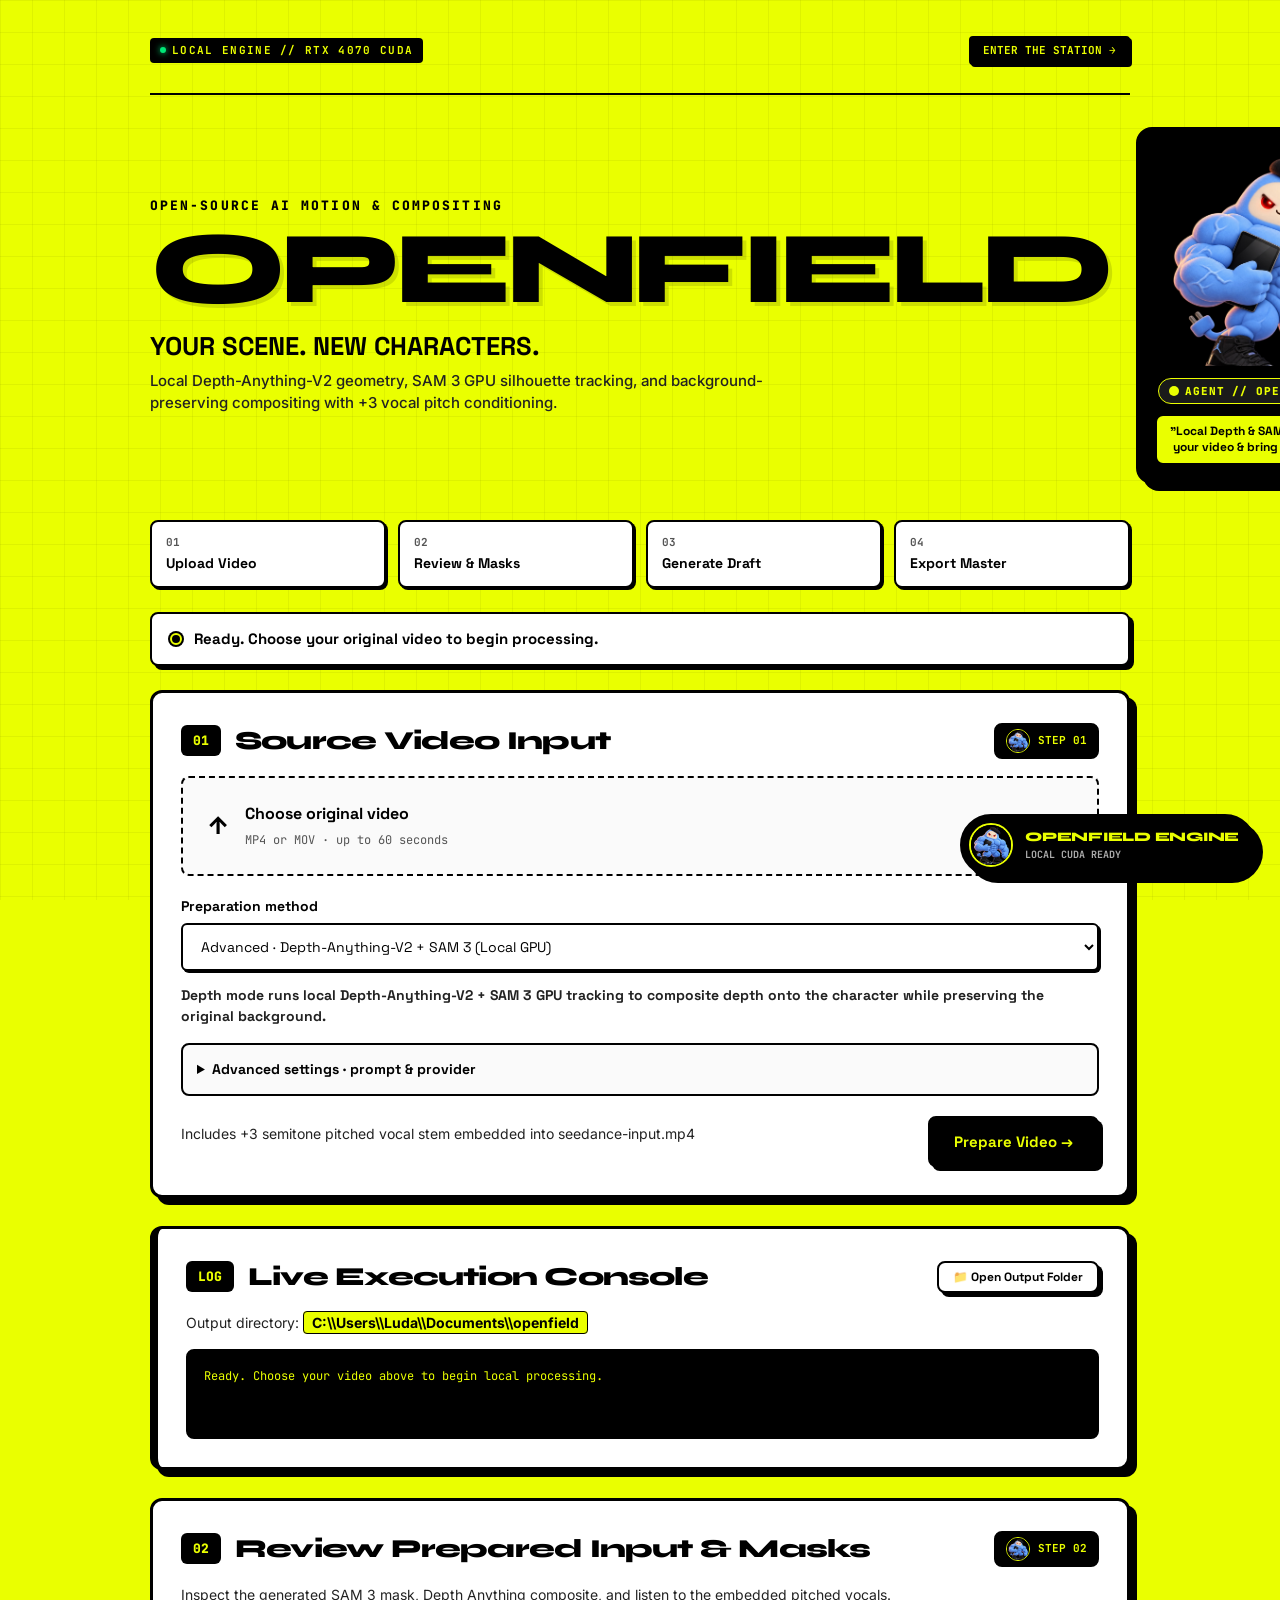
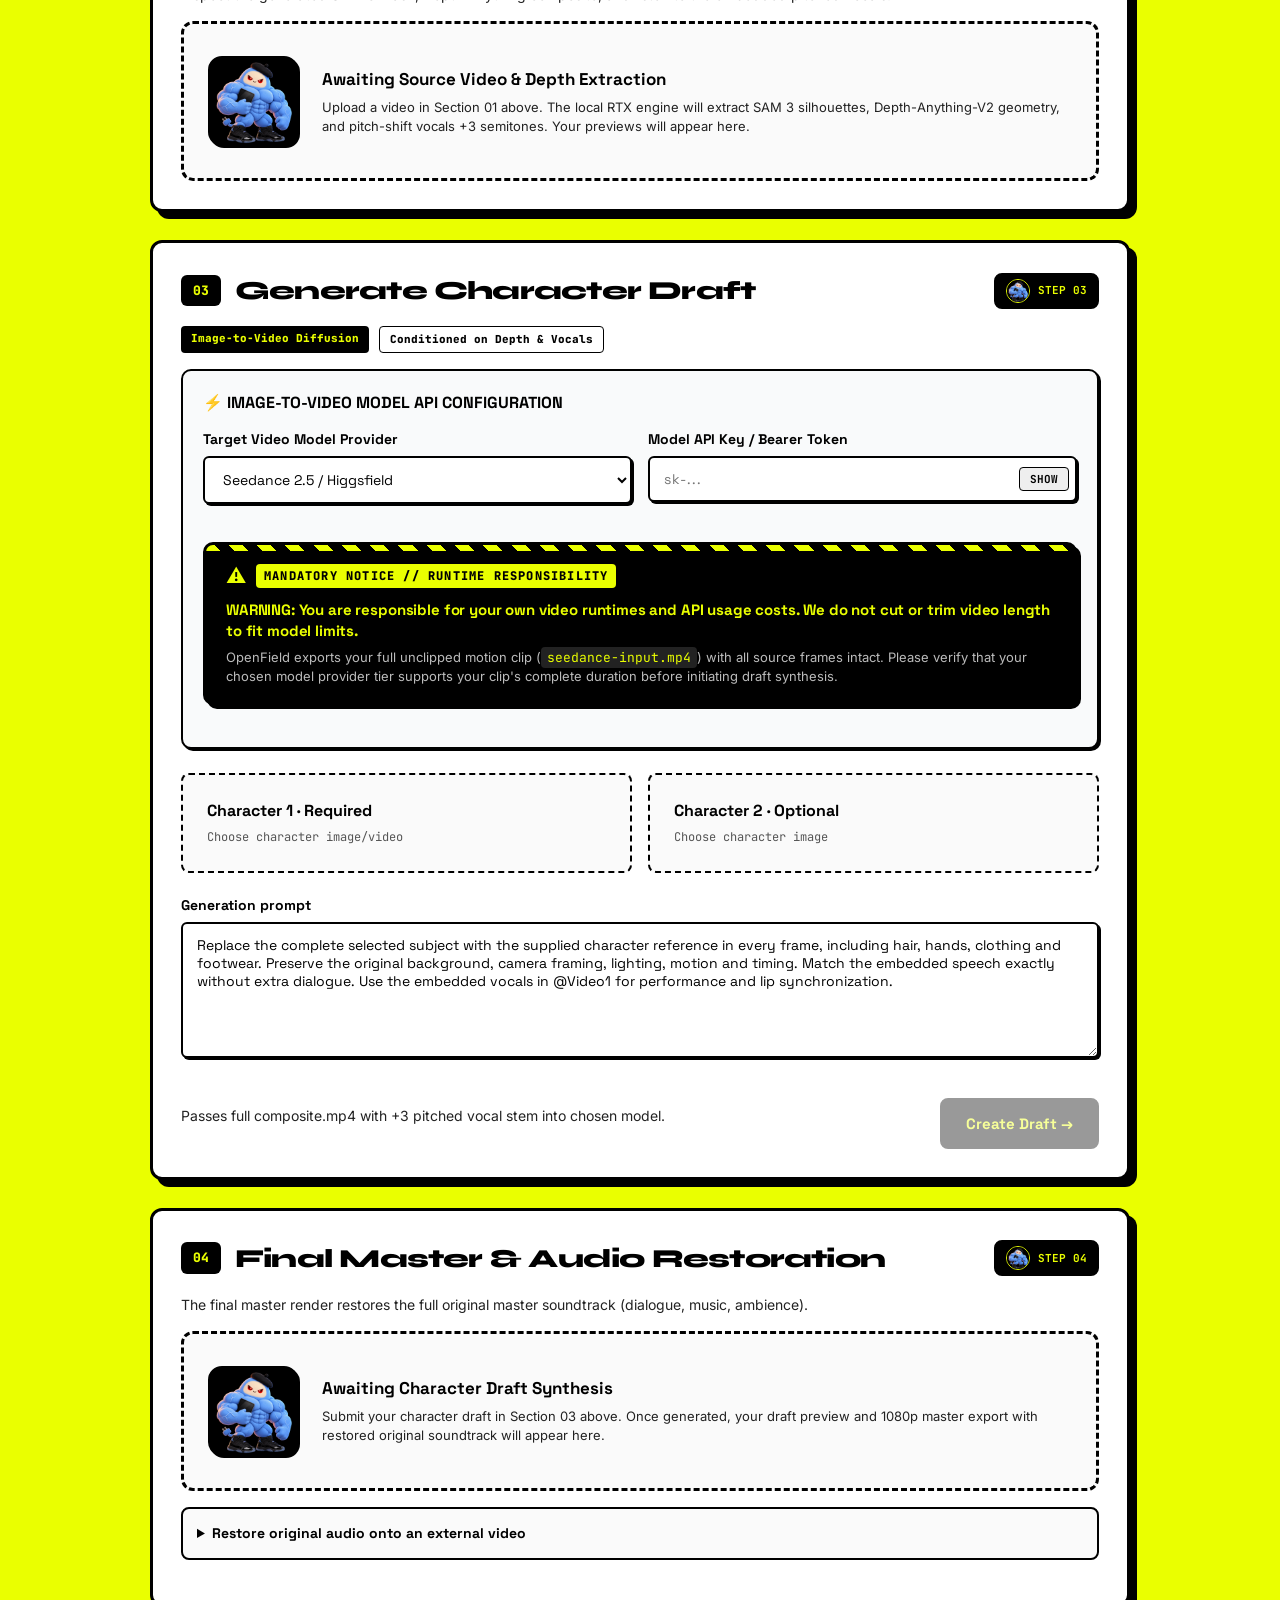
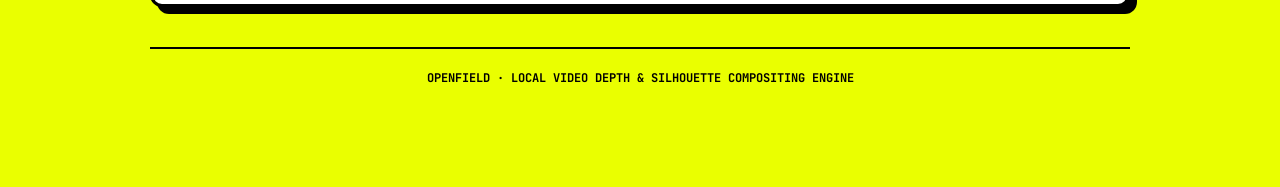
==== commit cfbca91d: "Use the Wan 2.1 files already installed; find ComfyUI on the Windows host Before each render the bri" ====
--- a/static/index.html
+++ b/static/index.html
@@ -1412,8 +1412,10 @@
   if (keyWrap) keyWrap.style.opacity = local ? .35 : 1;
   if (!local) return;
   fetch('/local/status').then(r => r.json()).then(st => {
+    const vace = st.wan ? [...st.wan.vace, ...st.wan.vace_gguf] : [];
     document.getElementById('local-status').textContent = st.ok
-      ? `ComfyUI online${st.device ? ' · ' + st.device : ''}${st.vram_gb ? ' · ' + st.vram_gb + ' GB' : ''}`
+      ? `ComfyUI online${st.device ? ' · ' + st.device : ''}${st.vram_gb ? ' · ' + st.vram_gb + ' GB' : ''}` +
+        (st.wan ? (vace.length ? ` · Wan VACE: ${vace.join(', ')}` : ' · no Wan VACE model found') : '')
       : st.error;
     const sel = document.getElementById('local-workflow');
     const keep = localStorage.getItem('openfield_local_workflow');
